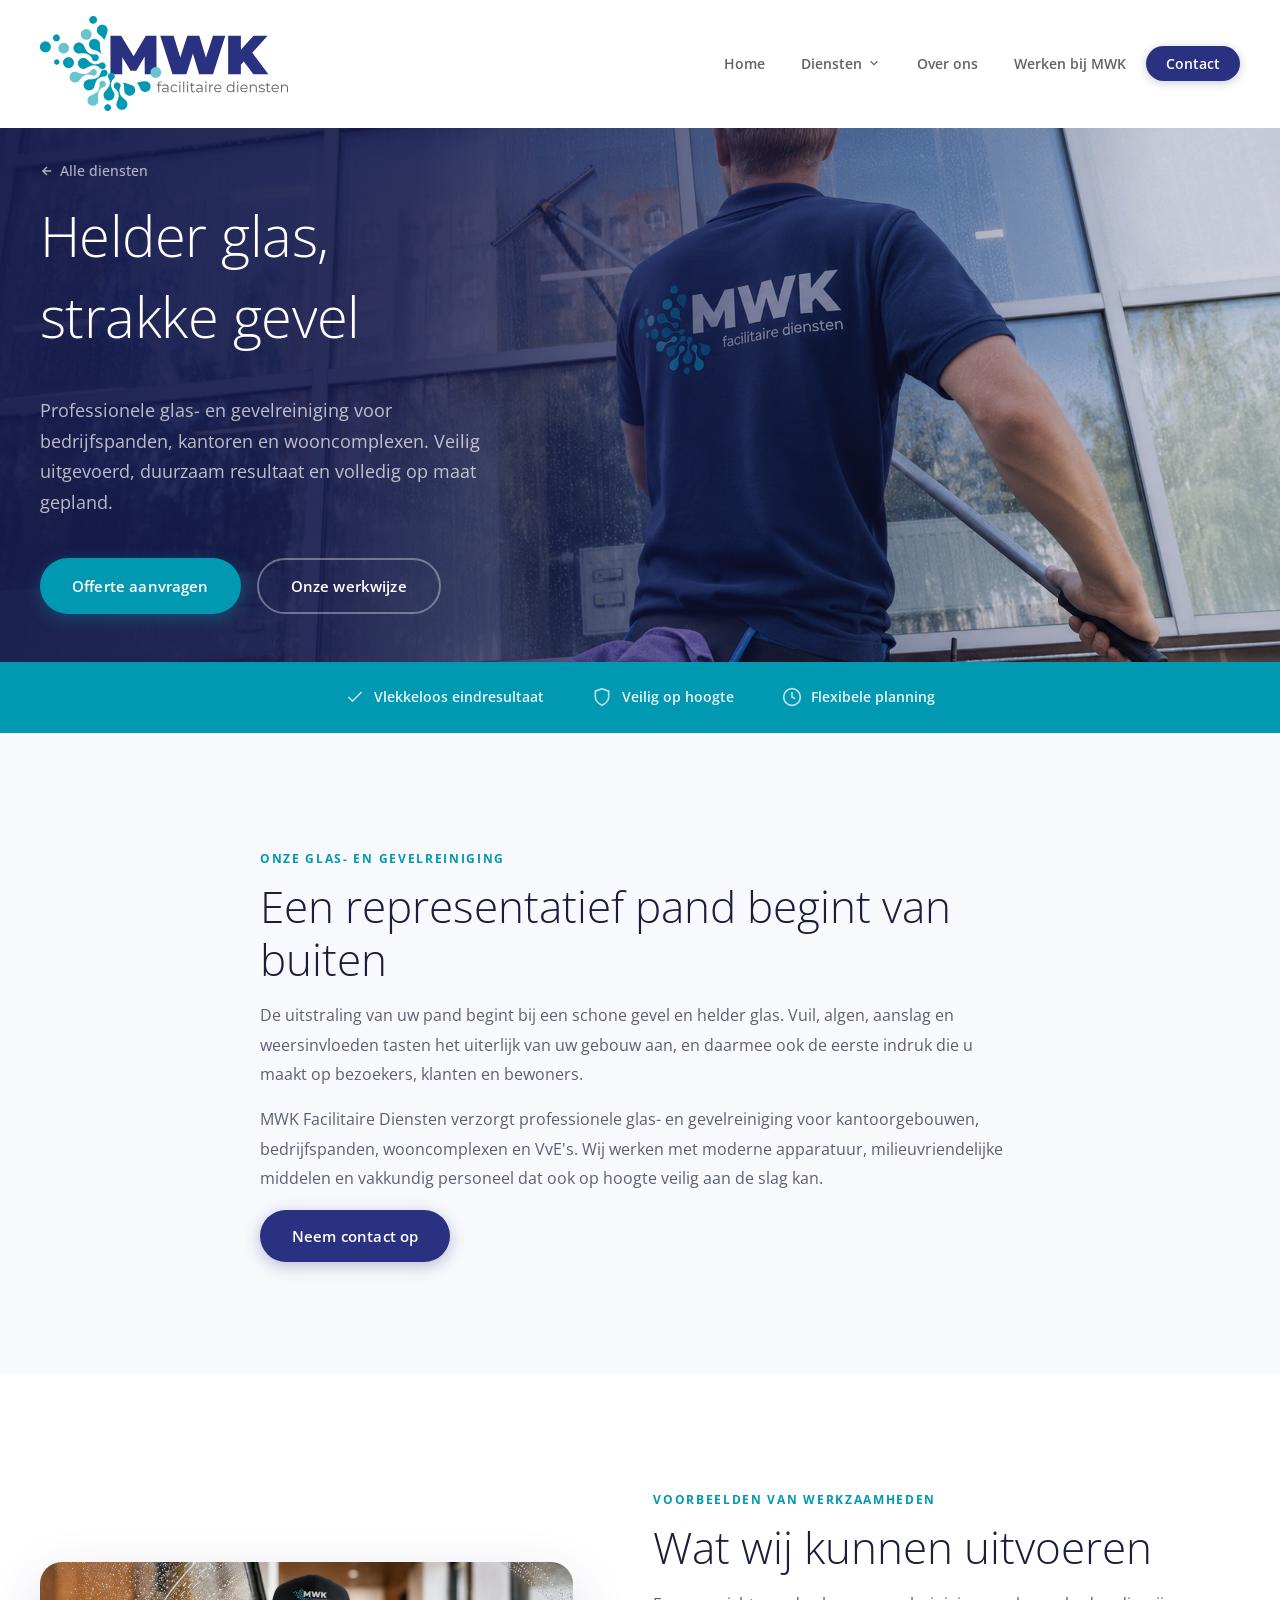
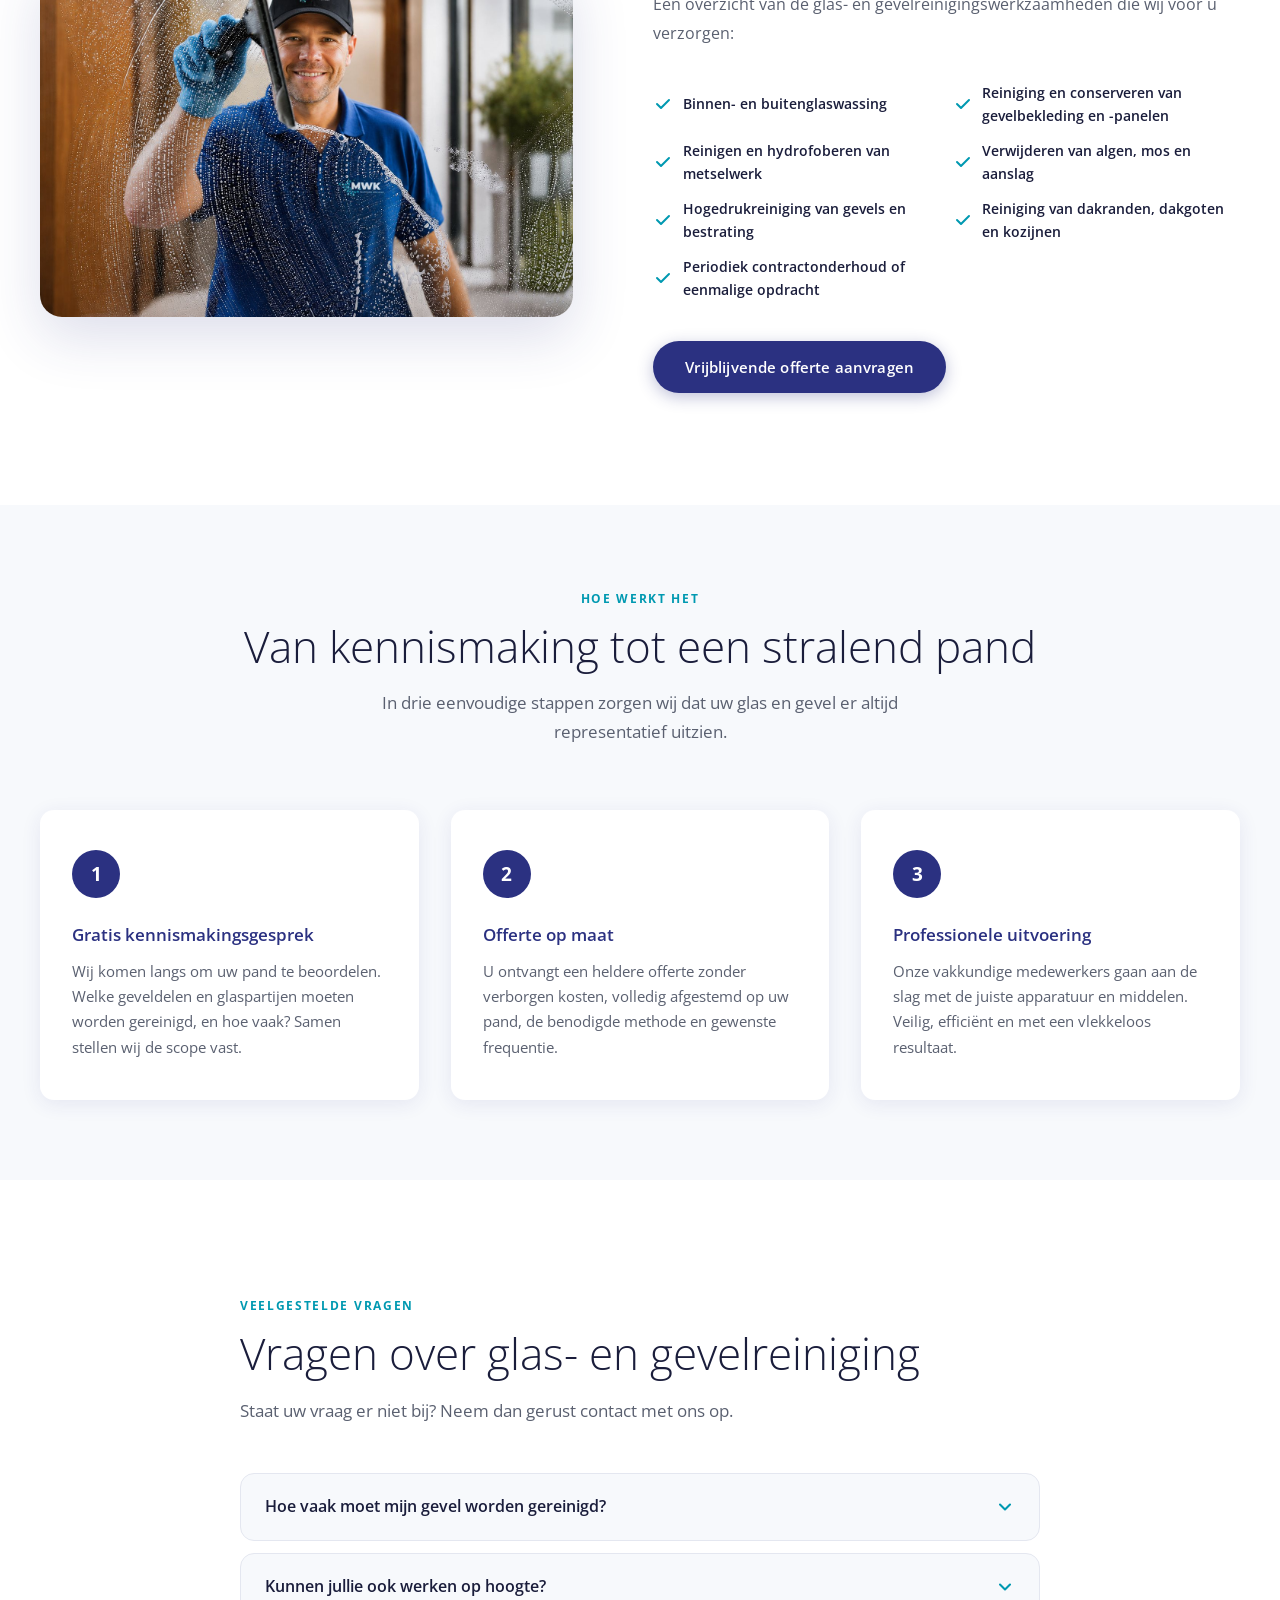
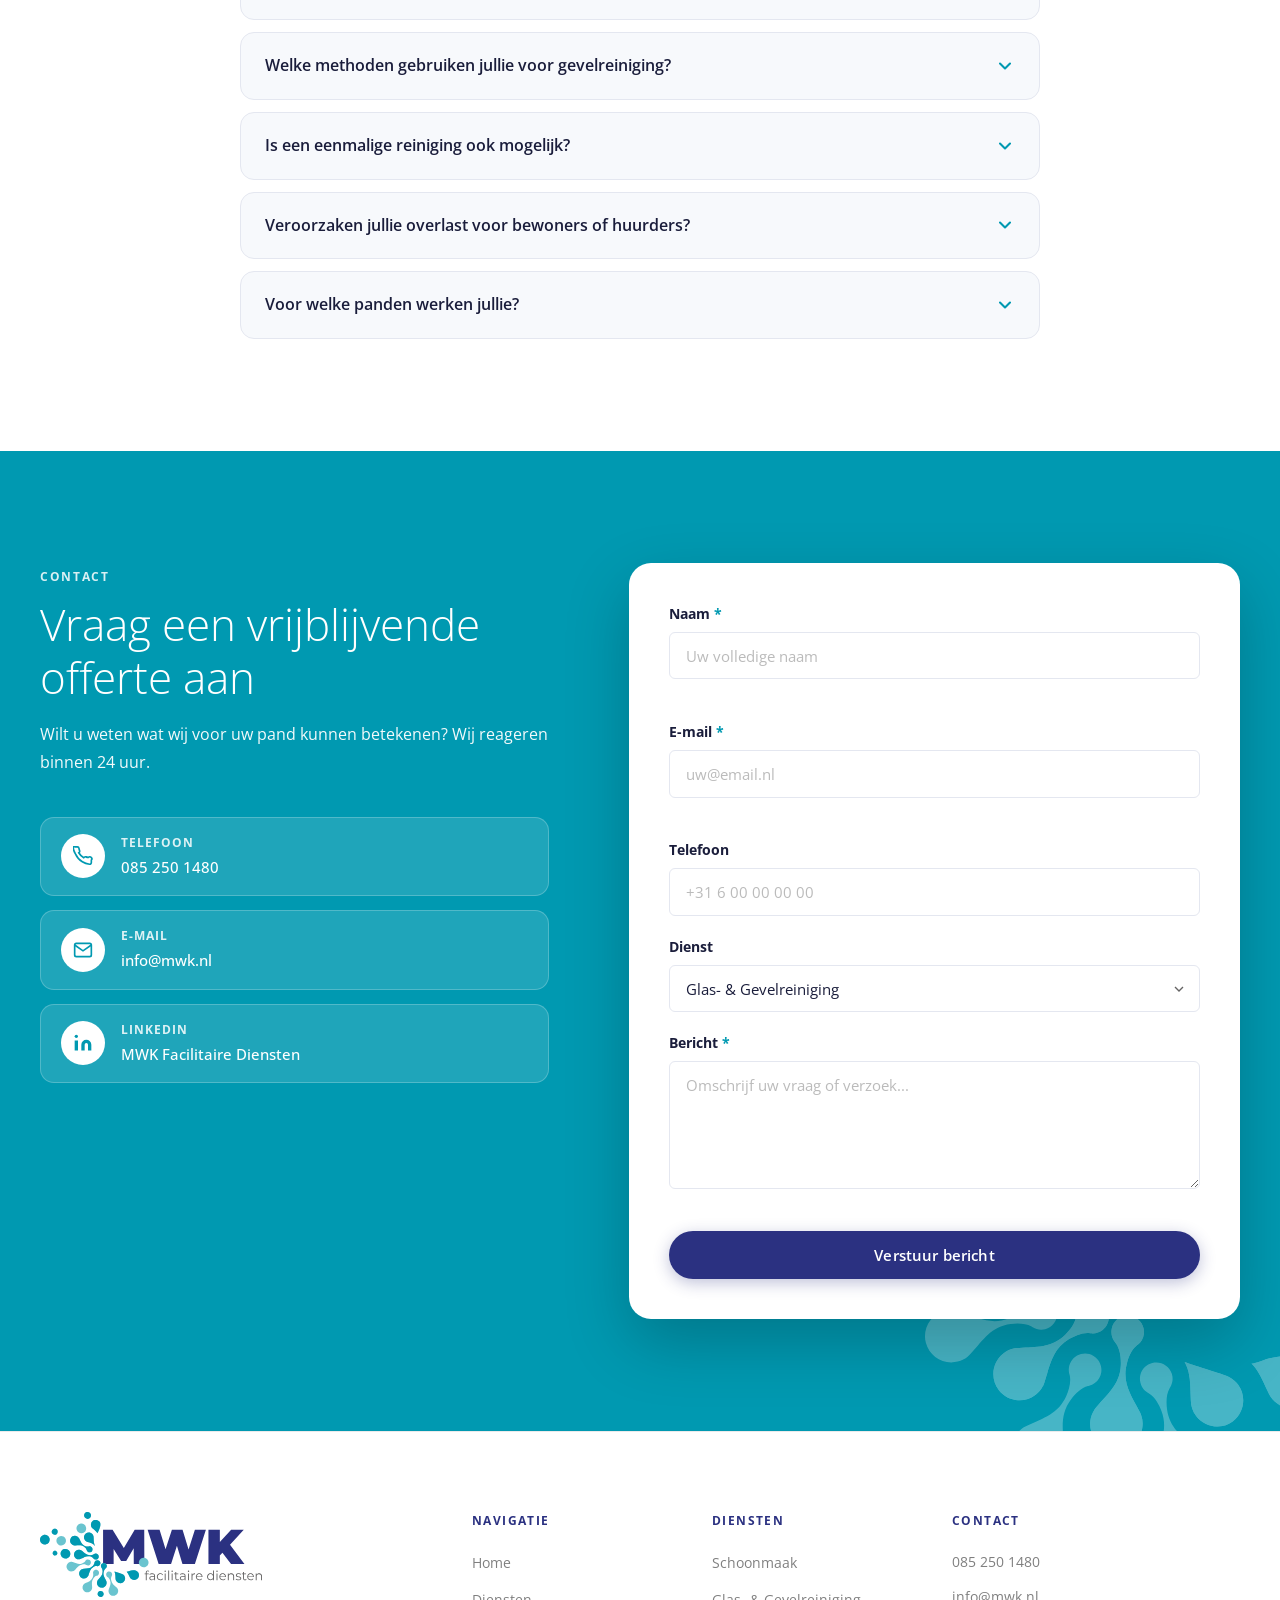
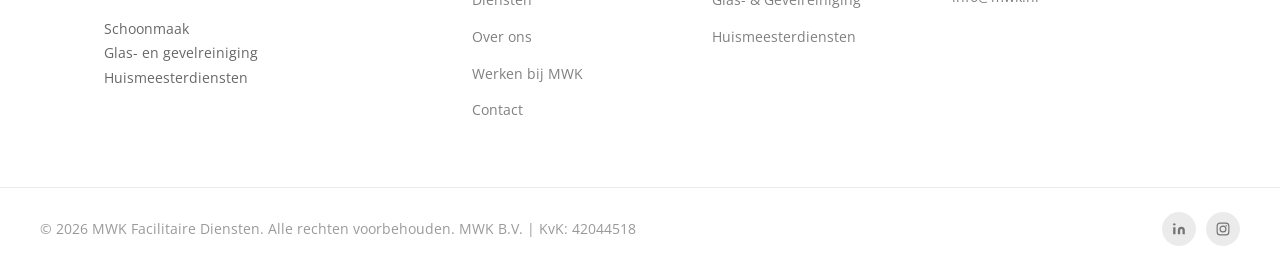
==== glas-gevelreiniging.html @ 0ded1840 "Laat offerteknoppen direct naar het formulier scrollen Co-Authored-By: Claude Opus 5.5 <noreply@anth" ====
<!DOCTYPE html>
<html lang="nl">
<head>
  <meta charset="UTF-8" />
  <meta name="viewport" content="width=device-width, initial-scale=1.0" />
  <meta name="description" content="MWK Facilitaire Diensten verzorgt professionele glas- en gevelreiniging in de Randstad en Den Haag. Helder glas en een strakke gevel voor bedrijfspanden, kantoren en wooncomplexen. Snel, veilig en duurzaam." />
  <meta name="keywords" content="glasreiniging, gevelreiniging, ramenpoetsen, gevelwassen, buitenglaswassen, professionele glasreiniging, MWK facilitaire diensten, glasreiniging Den Haag, gevelreiniging Randstad, ramenpoetsen Den Haag" />
  <meta name="author" content="MWK Facilitaire Diensten" />
  <meta property="og:title" content="Glas- en Gevelreiniging | MWK Facilitaire Diensten" />
  <meta property="og:description" content="Professionele glas- en gevelreiniging in de Randstad en Den Haag: helder glas en een strakke gevel voor uw bedrijfspand of wooncomplex." />
  <meta property="og:type" content="website" />
  <meta property="og:url" content="https://www.mwk.nl/glas-gevelreiniging.html" />
  <meta property="og:image" content="https://www.mwk.nl/images/Glas%20en%20gevelreiniging.png" />
  <link rel="canonical" href="https://www.mwk.nl/glas-gevelreiniging.html" />
  <link rel="icon" href="images/MWK - Avatars5.png?v=2" type="image/png" />
  <title>Glas- en Gevelreiniging | MWK Facilitaire Diensten</title>
  <link rel="preconnect" href="https://fonts.googleapis.com" />
  <link rel="preconnect" href="https://fonts.gstatic.com" crossorigin />
  <link href="https://fonts.googleapis.com/css2?family=Open+Sans:wght@300;400;500;600;700;800&display=swap" rel="stylesheet" />
  <link rel="stylesheet" href="css/style.css" />
  <script type="application/ld+json">
  {
    "@context": "https://schema.org",
    "@type": "Service",
    "name": "Glas- en Gevelreiniging",
    "serviceType": "Glas- en Gevelreiniging",
    "description": "Professionele glas- en gevelreiniging voor bedrijfspanden, kantoren en wooncomplexen in de Randstad en Den Haag.",
    "url": "https://www.mwk.nl/glas-gevelreiniging.html",
    "provider": {
      "@type": "CleaningService",
      "name": "MWK Facilitaire Diensten",
      "url": "https://www.mwk.nl",
      "telephone": "+31852501480",
      "email": "info@mwk.nl"
    },
    "areaServed": [
      { "@type": "City", "name": "Den Haag" },
      { "@type": "AdministrativeArea", "name": "Randstad" }
    ]
  }
  </script>
  <script type="application/ld+json">
  {
    "@context": "https://schema.org",
    "@type": "BreadcrumbList",
    "itemListElement": [
      { "@type": "ListItem", "position": 1, "name": "Home", "item": "https://www.mwk.nl/" },
      { "@type": "ListItem", "position": 2, "name": "Glas- en Gevelreiniging", "item": "https://www.mwk.nl/glas-gevelreiniging.html" }
    ]
  }
  </script>
  <style>
    .hero__back {
      display: inline-flex;
      align-items: center;
      gap: .4rem;
      color: rgba(255,255,255,.65);
      font-size: .875rem;
      font-weight: 500;
      margin-bottom: 1.25rem;
      transition: color var(--transition);
    }
    .hero__back:hover { color: var(--clr-accent); }
    .hero__back svg { width: 14px; height: 14px; }

    .steps-section {
      padding: 5rem 0;
      background: var(--clr-gray-lt);
    }
    .steps__grid {
      display: grid;
      grid-template-columns: repeat(3, 1fr);
      gap: 2rem;
      margin-top: 3rem;
    }
    @media (max-width: 900px) {
      .steps__grid { grid-template-columns: 1fr; max-width: 480px; margin-inline: auto; margin-top: 2rem; }
    }
    .step-card {
      background: var(--clr-white);
      border-radius: var(--radius-md);
      padding: 2.5rem 2rem;
      box-shadow: var(--shadow-card);
    }
    .step-card__number {
      width: 48px;
      height: 48px;
      border-radius: 50%;
      background: var(--clr-primary);
      color: var(--clr-white);
      font-size: 1.2rem;
      font-weight: 700;
      display: flex;
      align-items: center;
      justify-content: center;
      margin-bottom: 1.5rem;
    }
    .step-card__title {
      font-size: 1.05rem;
      font-weight: 600;
      color: var(--clr-primary);
      margin-bottom: .6rem;
    }
    .step-card__desc {
      color: var(--clr-text-lt);
      line-height: 1.7;
      font-size: .93rem;
    }

    .hero {
      min-height: 44svh;
      padding-top: calc(var(--header-h) + 2rem);
      padding-bottom: 3rem;
    }
  </style>
</head>
<body>

  <!-- ===== HEADER / NAV ===== -->
  <header class="header" id="header">
    <div class="container header__inner">
      <a href="index.html" class="header__logo" aria-label="MWK Facilitaire Diensten – home">
        <svg xmlns="http://www.w3.org/2000/svg" viewBox="0 0 422 157.69" class="logo-svg" aria-hidden="true">
          <defs>
            <style>.l1{fill:#2b3181}.l2{fill:#646363}.l3{fill:#6ac4cf}.l4{fill:#0099b1}</style>
          </defs>
          <polygon class="l1" points="175.62 32.74 155.42 66.68 134.63 32.74 116.96 32.74 116.96 96.51 136.54 96.51 136.54 68.43 150.39 90.77 159.86 90.77 173.74 67.42 173.89 96.51 193.48 96.51 193.29 32.74 175.62 32.74"/>
          <polygon class="l1" points="275.47 69.46 264.34 32.74 244.58 32.74 232.81 68.97 221.71 32.74 199.58 32.74 219.98 96.51 243.03 96.51 253.88 62.41 264.16 96.51 287.21 96.51 307.61 32.74 287.21 32.74 275.47 69.46"/>
          <polygon class="l1" points="354.25 96.51 379.12 96.51 352.33 60.84 377.85 32.74 354.44 32.74 333.48 55.84 333.48 32.74 312.35 32.74 312.35 96.51 333.48 96.51 333.48 80.72 338.27 75.4 354.25 96.51"/>
          <path class="l2" d="M193.93,115.3v-1.42h7.8v1.42h-7.8ZM196.18,126.49v-14.18c0-1.12.33-2.02.98-2.71.66-.69,1.6-1.03,2.83-1.03.48,0,.94.06,1.39.19.45.13.82.33,1.13.6l-.58,1.27c-.24-.21-.52-.36-.84-.47-.32-.1-.66-.16-1.03-.16-.72,0-1.27.2-1.66.6-.38.4-.58.99-.58,1.78v1.92l.05.79v11.4h-1.7Z"/>
          <path class="l2" d="M207.34,126.61c-.94,0-1.76-.16-2.46-.47-.7-.31-1.23-.74-1.6-1.3-.37-.55-.55-1.19-.55-1.91,0-.66.16-1.25.47-1.79s.82-.97,1.54-1.3c.71-.33,1.67-.49,2.87-.49h4.34v1.27h-4.3c-1.22,0-2.06.22-2.53.65-.47.43-.71.97-.71,1.61,0,.72.28,1.3.84,1.73s1.34.65,2.35.65,1.79-.22,2.48-.66c.7-.44,1.2-1.08,1.52-1.91l.38,1.18c-.32.83-.88,1.5-1.67,1.99s-1.79.74-2.99.74ZM211.69,126.49v-2.78l-.07-.46v-4.66c0-1.07-.3-1.9-.9-2.47-.6-.58-1.49-.86-2.68-.86-.82,0-1.59.14-2.33.41-.74.27-1.36.63-1.87,1.08l-.77-1.27c.64-.54,1.41-.96,2.3-1.26.9-.3,1.84-.44,2.83-.44,1.63,0,2.89.4,3.78,1.21.89.81,1.33,2.04,1.33,3.68v7.82h-1.63Z"/>
          <path class="l2" d="M223.18,126.61c-1.25,0-2.36-.28-3.35-.83-.98-.55-1.76-1.31-2.32-2.28-.56-.97-.84-2.08-.84-3.32s.28-2.38.84-3.34c.56-.96,1.33-1.71,2.32-2.26.98-.54,2.1-.82,3.35-.82,1.07,0,2.04.21,2.9.62.86.42,1.54,1.04,2.04,1.87l-1.27.86c-.43-.64-.97-1.11-1.61-1.42-.64-.3-1.34-.46-2.09-.46-.9,0-1.7.2-2.42.61s-1.29.98-1.7,1.72c-.42.74-.62,1.6-.62,2.59s.21,1.86.62,2.59.98,1.31,1.7,1.72,1.53.61,2.42.61c.75,0,1.45-.15,2.09-.46s1.18-.77,1.61-1.39l1.27.86c-.5.82-1.18,1.44-2.04,1.86-.86.42-1.83.64-2.9.64Z"/>
          <path class="l2" d="M232.13,111.1c-.35,0-.65-.12-.89-.36s-.36-.53-.36-.86.12-.62.36-.85c.24-.23.54-.35.89-.35s.65.11.89.34c.24.22.36.5.36.84s-.12.65-.35.89c-.23.24-.53.36-.9.36ZM231.27,126.49v-12.6h1.7v12.6h-1.7Z"/>
          <path class="l2" d="M237.73,126.49v-17.81h1.7v17.81h-1.7Z"/>
          <path class="l2" d="M245.05,111.1c-.35,0-.65-.12-.89-.36-.24-.24-.36-.53-.36-.86s.12-.62.36-.85c.24-.23.54-.35.89-.35s.65.11.89.34c.24.22.36.5.36.84s-.12.65-.35.89c-.23.24-.53.36-.9.36ZM244.18,126.49v-12.6h1.7v12.6h-1.7Z"/>
          <path class="l2" d="M248.67,115.3v-1.42h7.8v1.42h-7.8ZM254.62,126.61c-1.18,0-2.1-.32-2.74-.96-.64-.64-.96-1.54-.96-2.71v-11.83h1.7v11.74c0,.74.19,1.3.56,1.7.38.4.92.6,1.62.6.75,0,1.38-.22,1.87-.65l.6,1.22c-.34.3-.74.53-1.21.67-.47.14-.96.22-1.45.22Z"/>
          <path class="l2" d="M263.93,126.61c-.94,0-1.76-.16-2.46-.47-.7-.31-1.23-.74-1.6-1.3-.37-.55-.55-1.19-.55-1.91,0-.66.16-1.25.47-1.79.31-.54.82-.97,1.54-1.3s1.67-.49,2.87-.49h4.34v1.27h-4.3c-1.22,0-2.06.22-2.53.65s-.71.97-.71,1.61c0,.72.28,1.3.84,1.73.56.43,1.34.65,2.35.65s1.79-.22,2.48-.66c.7-.44,1.2-1.08,1.52-1.91l.38,1.18c-.32.83-.88,1.5-1.67,1.99s-1.79.74-2.99.74ZM268.28,126.49v-2.78l-.07-.46v-4.66c0-1.07-.3-1.9-.9-2.47-.6-.58-1.49-.86-2.68-.86-.82,0-1.59.14-2.33.41-.74.27-1.36.63-1.87,1.08l-.77-1.27c.64-.54,1.41-.96,2.3-1.26.9-.3,1.84-.44,2.83-.44,1.63,0,2.89.4,3.78,1.21.89.81,1.33,2.04,1.33,3.68v7.82h-1.63Z"/>
          <path class="l2" d="M275.41,111.1c-.35,0-.65-.12-.89-.36-.24-.24-.36-.53-.36-.86s.12-.62.36-.85c.24-.23.54-.35.89-.35s.65.11.89.34c.24.22.36.5.36.84s-.12.65-.35.89c-.23.24-.53.36-.9.36ZM274.54,126.49v-12.6h1.7v12.6h-1.7Z"/>
          <path class="l2" d="M281,126.49v-12.6h1.63v3.43l-.17-.6c.35-.96.94-1.69,1.78-2.2.83-.5,1.86-.76,3.1-.76v1.66c-.06,0-.13,0-.19-.01-.06,0-.13-.01-.19-.01-1.33,0-2.37.4-3.12,1.21s-1.13,1.96-1.13,3.44v6.43h-1.7Z"/>
          <path class="l2" d="M295.66,126.61c-1.31,0-2.46-.28-3.46-.83-.99-.55-1.77-1.31-2.33-2.28-.56-.97-.84-2.08-.84-3.32s.27-2.35.8-3.31,1.27-1.72,2.21-2.27c.94-.55,1.99-.83,3.16-.83s2.24.27,3.16.8,1.64,1.29,2.17,2.26c.53.97.79,2.08.79,3.35,0,.08,0,.16-.01.25s-.01.18-.01.28h-10.97v-1.27h10.06l-.67.5c0-.91-.2-1.72-.59-2.44-.39-.71-.92-1.27-1.6-1.67-.67-.4-1.45-.6-2.33-.6s-1.64.2-2.33.6c-.69.4-1.22.96-1.61,1.68-.38.72-.58,1.54-.58,2.47v.26c0,.96.21,1.8.64,2.53.42.73,1.02,1.3,1.78,1.7s1.63.61,2.6.61c.77,0,1.48-.14,2.15-.41s1.24-.69,1.72-1.25l.96,1.1c-.56.67-1.26,1.18-2.1,1.54-.84.35-1.76.53-2.77.53Z"/>
          <path class="l2" d="M316.11,126.61c-1.2,0-2.28-.27-3.23-.82-.95-.54-1.7-1.3-2.24-2.27s-.82-2.08-.82-3.35.27-2.4.82-3.36,1.29-1.71,2.24-2.24c.95-.54,2.03-.8,3.23-.8,1.1,0,2.09.25,2.96.74.87.5,1.57,1.22,2.09,2.17.52.95.78,2.12.78,3.49s-.26,2.52-.77,3.48c-.51.96-1.2,1.69-2.08,2.2s-1.87.76-2.99.76ZM316.23,125.09c.9,0,1.7-.2,2.41-.61.71-.41,1.27-.98,1.68-1.73.41-.74.61-1.6.61-2.58s-.2-1.86-.61-2.59c-.41-.74-.97-1.31-1.68-1.72-.71-.41-1.52-.61-2.41-.61s-1.67.2-2.38.61-1.26.98-1.68,1.72c-.42.74-.62,1.6-.62,2.59s.21,1.84.62,2.58c.42.74.98,1.32,1.68,1.73s1.5.61,2.38.61ZM320.98,126.49v-3.79l.17-2.54-.24-2.54v-8.93h1.7v17.81h-1.63Z"/>
          <path class="l2" d="M328.23,111.1c-.35,0-.65-.12-.89-.36-.24-.24-.36-.53-.36-.86s.12-.62.36-.85c.24-.23.54-.35.89-.35s.65.11.89.34c.24.22.36.5.36.84s-.12.65-.35.89c-.23.24-.53.36-.9.36ZM327.37,126.49v-12.6h1.7v12.6h-1.7Z"/>
          <path class="l2" d="M339.17,126.61c-1.31,0-2.46-.28-3.46-.83-.99-.55-1.77-1.31-2.33-2.28-.56-.97-.84-2.08-.84-3.32s.27-2.35.8-3.31,1.27-1.72,2.21-2.27c.94-.55,1.99-.83,3.16-.83s2.24.27,3.16.8,1.64,1.29,2.17,2.26c.53.97.79,2.08.79,3.35,0,.08,0,.16-.01.25s-.01.18-.01.28h-10.97v-1.27h10.06l-.67.5c0-.91-.2-1.72-.59-2.44-.39-.71-.92-1.27-1.6-1.67-.67-.4-1.45-.6-2.33-.6s-1.64.2-2.33.6c-.69.4-1.22.96-1.61,1.68-.38.72-.58,1.54-.58,2.47v.26c0,.96.21,1.8.64,2.53.42.73,1.02,1.3,1.78,1.7s1.63.61,2.6.61c.77,0,1.48-.14,2.15-.41s1.24-.69,1.72-1.25l.96,1.1c-.56.67-1.26,1.18-2.1,1.54-.84.35-1.76.53-2.77.53Z"/>
          <path class="l2" d="M354.75,113.77c1.02,0,1.92.2,2.7.59s1.38.99,1.82,1.79c.44.8.66,1.81.66,3.02v7.32h-1.7v-7.15c0-1.33-.33-2.33-1-3.01-.66-.68-1.6-1.02-2.8-1.02-.9,0-1.68.18-2.34.54-.66.36-1.18.88-1.54,1.56-.36.68-.54,1.5-.54,2.46v6.62h-1.7v-12.6h1.63v3.46l-.26-.65c.4-.91,1.04-1.63,1.92-2.15.88-.52,1.93-.78,3.14-.78Z"/>
          <path class="l2" d="M367.93,126.61c-1.04,0-2.02-.15-2.95-.44-.93-.3-1.66-.67-2.18-1.12l.77-1.34c.51.38,1.17.72,1.97,1,.8.28,1.64.42,2.52.42,1.2,0,2.06-.19,2.59-.56.53-.38.79-.88.79-1.5,0-.46-.15-.83-.44-1.09-.3-.26-.68-.46-1.16-.6-.48-.14-1.02-.25-1.61-.35-.59-.1-1.18-.21-1.76-.34s-1.12-.32-1.6-.56c-.48-.25-.87-.59-1.16-1.02-.3-.43-.44-1.01-.44-1.73s.19-1.3.58-1.85.95-.97,1.69-1.28c.74-.31,1.65-.47,2.72-.47.82,0,1.63.11,2.45.32.82.22,1.49.5,2.02.85l-.74,1.37c-.56-.38-1.16-.66-1.8-.83-.64-.17-1.28-.25-1.92-.25-1.14,0-1.97.2-2.51.59-.54.39-.8.89-.8,1.5,0,.48.15.86.44,1.13.3.27.69.48,1.18.64.49.15,1.02.28,1.61.37.58.1,1.17.21,1.75.35.58.14,1.12.32,1.61.55.49.23.88.56,1.18.98.3.42.44.98.44,1.67,0,.74-.2,1.37-.61,1.91-.41.54-1,.95-1.78,1.25-.78.3-1.72.44-2.82.44Z"/>
          <path class="l2" d="M374.29,115.3v-1.42h7.8v1.42h-7.8ZM380.24,126.61c-1.18,0-2.1-.32-2.74-.96-.64-.64-.96-1.54-.96-2.71v-11.83h1.7v11.74c0,.74.19,1.3.56,1.7.38.4.92.6,1.62.6.75,0,1.38-.22,1.87-.65l.6,1.22c-.34.3-.74.53-1.21.67-.47.14-.96.22-1.45.22Z"/>
          <path class="l2" d="M390.89,126.61c-1.31,0-2.46-.28-3.46-.83-.99-.55-1.77-1.31-2.33-2.28-.56-.97-.84-2.08-.84-3.32s.27-2.35.8-3.31,1.27-1.72,2.21-2.27c.94-.55,1.99-.83,3.16-.83s2.24.27,3.16.8,1.64,1.29,2.17,2.26c.53.97.79,2.08.79,3.35,0,.08,0,.16-.01.25s-.01.18-.01.28h-10.97v-1.27h10.06l-.67.5c0-.91-.2-1.72-.59-2.44-.39-.71-.92-1.27-1.6-1.67-.67-.4-1.45-.6-2.33-.6s-1.64.2-2.33.6c-.69.4-1.22.96-1.61,1.68-.38.72-.58,1.54-.58,2.47v.26c0,.96.21,1.8.64,2.53.42.73,1.02,1.3,1.78,1.7s1.63.61,2.6.61c.77,0,1.48-.14,2.15-.41s1.24-.69,1.72-1.25l.96,1.1c-.56.67-1.26,1.18-2.1,1.54-.84.35-1.76.53-2.77.53Z"/>
          <path class="l2" d="M406.47,113.77c1.02,0,1.92.2,2.7.59s1.38.99,1.82,1.79c.44.8.66,1.81.66,3.02v7.32h-1.7v-7.15c0-1.33-.33-2.33-1-3.01-.66-.68-1.6-1.02-2.8-1.02-.9,0-1.68.18-2.34.54-.66.36-1.18.88-1.54,1.56-.36.68-.54,1.5-.54,2.46v6.62h-1.7v-12.6h1.63v3.46l-.26-.65c.4-.91,1.04-1.63,1.92-2.15.88-.52,1.93-.78,3.14-.78Z"/>
          <path class="l3" d="M89.86,12.54c3.41-.9,5.42-4.44,4.52-7.86-.96-3.4-4.5-5.41-7.9-4.45-3.41.9-5.37,4.43-4.46,7.84.96,3.4,4.5,5.41,7.84,4.46Z"/>
          <path class="l3" d="M60.11,60.85c1.17.72,2.45,1.1,3.72,1.23.06.04.16,0,.31.02.52.02,1.09.02,1.63-.07,5.69-.27,10.87-1.54,16.22,2.55,1.76,1.39,3.8,3.47,4.39,5.68.04.14.08.29.11.43.32,1.41,1.21,2.61,2.56,3.44,2.63,1.57,6.05.66,7.61-1.97,1.57-2.63.71-6.06-1.93-7.67-1.46-.85-3.14-.97-4.65-.47-2.21.59-5.06-.25-7.1-1.16-6.13-2.75-7.5-7.9-9.99-13.01-.19-.52-.42-1.02-.7-1.46-.09-.13-.16-.21-.22-.25-.7-1.1-1.66-1.98-2.83-2.7-4.22-2.54-9.72-1.13-12.24,3.14-2.54,4.22-1.13,9.72,3.09,12.26Z"/>
          <path class="l3" d="M24.51,41.35c2.71,1.49,6.12.54,7.62-2.12,1.51-2.66.6-6.08-2.12-7.62-2.66-1.51-6.07-.55-7.58,2.11-1.56,2.68-.6,6.08,2.08,7.64Z"/>
          <path class="l3" d="M6.56,42.6c-4.75,1.31-7.55,6.28-6.24,11.02,1.31,4.75,6.23,7.57,10.98,6.26,4.8-1.32,7.61-6.24,6.3-10.99-1.32-4.8-6.28-7.55-11.04-6.29Z"/>
          <path class="l3" d="M30,72.59c-2.08-1.18-4.75-.47-5.92,1.65-1.22,2.09-.47,4.75,1.61,5.93,2.09,1.22,4.75.47,5.97-1.62,1.18-2.08.43-4.74-1.66-5.96Z"/>
          <path class="l3" d="M79.07,39.14c4.8-1.32,7.55-6.28,6.24-11.02-1.31-4.75-6.23-7.57-10.98-6.26-4.8,1.32-7.57,6.23-6.26,10.98,1.32,4.8,6.24,7.61,10.99,6.3Z"/>
          <path class="l3" d="M153.19,115.41c-.07-.08-.18-.11-.3-.18-.47-.23-.98-.41-1.54-.57-3.17-1.12-4.24-1.36-8.86-2.92-2.53-.79-3.15-.97-4.59-1.52,2.26,4.04,1.85,8.37,2.11,12.95-.03,2.02.62,3.9,1.82,5.49,2.95,3.95,8.58,4.78,12.53,1.83,3.94-3,4.72-8.61,1.77-12.57-.8-1.08-1.8-1.94-2.93-2.52Z"/>
          <path class="l3" d="M110.98,146.73c-2.98.79-4.74,3.88-3.9,6.85.79,2.98,3.88,4.74,6.85,3.9,2.97-.84,4.74-3.88,3.9-6.85-.84-2.97-3.88-4.74-6.85-3.9Z"/>
          <path class="l3" d="M85.64,98.15c.13.12.26.19.38.26,1.22.71,2.73.98,4.23.63,2.98-.79,4.75-3.83,4.01-6.83-.73-2.95-3.79-4.76-6.78-4.02-1.64.43-2.94,1.55-3.64,2.97-1.18,1.96-3.74,3.36-5.84,4.17-6.26,2.43-10.88-.26-16.27-2.12-.47-.23-.98-.41-1.53-.52-.11-.02-.22-.05-.33-.07-1.25-.24-2.57-.19-3.89.1-4.78,1.21-7.7,6.11-6.49,10.88,1.23,4.82,6.11,7.7,10.88,6.49,1.35-.36,2.53-.93,3.5-1.75.08-.07.17-.15.25-.22.42-.37.77-.77,1.13-1.17,3.82-4.25,6.58-8.8,13.24-9.69,2.24-.29,5.13-.28,7.13.89Z"/>
          <path class="l3" d="M55.9,75.09c-1.31-4.75-6.23-7.57-10.98-6.26-4.8,1.32-7.61,6.24-6.29,11.04,1.31,4.75,6.28,7.55,11.02,6.24,4.75-1.31,7.57-6.23,6.24-11.02Z"/>
          <path class="l3" d="M108.7,115.78c1.57-2.63.71-6.06-1.92-7.63-2.69-1.6-6.11-.7-7.67,1.93-.85,1.46-1.02,3.15-.47,4.65.54,2.23-.25,5.06-1.16,7.1-2.75,6.13-7.9,7.5-13.05,10-.47.18-.97.41-1.46.7-.08.07-.17.15-.26.17-1.04.74-1.97,1.71-2.64,2.86-2.54,4.22-1.13,9.72,3.09,12.26,4.27,2.52,9.77,1.12,12.31-3.11.67-1.16,1.05-2.44,1.18-3.71.04-.06.06-.17.02-.31.06-.53.02-1.09-.02-1.64-.27-5.69-1.54-10.87,2.55-16.22,1.34-1.75,3.42-3.79,5.68-4.39.14-.04.24-.06.38-.1,1.41-.32,2.66-1.22,3.44-2.56Z"/>
          <path class="l3" d="M47.12,57.7c2.41-4.3.91-9.77-3.38-12.18-4.31-2.46-9.78-.96-12.19,3.33-2.46,4.31-.96,9.78,3.33,12.19,4.31,2.46,9.78.96,12.24-3.35Z"/>
          <path class="l3" d="M119.16,94.45c-3.08-.37-5.85,1.81-6.23,4.84-.22,1.71.36,3.3,1.39,4.47,1.46,1.83,1.82,4.72,1.8,6.99-.03,6.7-4.19,10.02-7.89,14.34-.36.4-.71.81-1.06,1.26-.07.12-.11.18-.13.29-.7,1.06-1.14,2.31-1.35,3.65-.59,4.95,2.9,9.38,7.79,9.98,4.95.59,9.38-2.9,9.98-7.79.21-1.34.07-2.64-.36-3.87l-.09-.34c-.19-.52-.46-.96-.7-1.46-2.58-5.08-5.82-9.32-4.19-15.83.5-2.19,1.58-4.9,3.41-6.36.13-.09.21-.16.35-.25h0c1.11-.86,1.9-2.15,2.11-3.7.37-3.08-1.81-5.85-4.84-6.23Z"/>
          <path class="l3" d="M108.95,83.32c.38-3.04-1.81-5.85-4.89-6.22-1.64-.18-3.25.35-4.41,1.43-1.84,1.41-4.72,1.82-6.99,1.8-6.7-.03-10.02-4.19-14.34-7.89-.42-.4-.82-.76-1.26-1.06-.12-.07-.2-.15-.3-.18-1.06-.7-2.31-1.14-3.64-1.3-4.95-.59-9.37,2.9-9.98,7.79-.61,4.9,2.9,9.37,7.79,9.98,1.33.16,2.63.02,3.87-.36.1-.03.19-.05.32-.14.47-.18.97-.41,1.46-.7,5.09-2.53,9.33-5.77,15.83-4.19,2.2.55,4.91,1.63,6.31,3.42.09.13.17.26.29.33v.05h.01c.86,1.11,2.15,1.9,3.69,2.06,3.1.42,5.87-1.76,6.23-4.84Z"/>
          <path class="l3" d="M110.85,91.47c-1.93-2.42-5.45-2.88-7.87-.95-1.19.93-1.91,2.31-2.11,3.7,0,.16-.02.31-.04.42-.26,2.33-2.02,4.6-3.61,6.21-4.82,4.73-10.07,4.16-15.77,4.59-.52-.02-1.07.03-1.62.12l-.34.09c-1.22.27-2.45.86-3.51,1.7-3.88,3.04-4.56,8.62-1.51,12.55,3.04,3.88,8.67,4.55,12.55,1.51,1.08-.8,1.88-1.84,2.46-2.97.08-.07.11-.18.18-.3.22-.52.4-1.03.52-1.53,1.81-5.42,2.52-10.71,8.24-14.18,1.95-1.19,4.63-2.36,6.91-2.09.12.07.28.08.44.09,1.39.2,2.88-.2,4.12-1.14,2.44-1.88,2.85-5.39.96-7.82Z"/>
          <path class="l3" d="M189.95,85.13c4.75-1.31,9.65,1.46,10.98,6.26,1.31,4.75-1.46,9.65-6.26,10.98-4.75,1.31-9.65-1.46-10.98-6.26-1.31-4.75,1.44-9.7,6.26-10.98Z"/>
          <path class="l3" d="M106.57,39.53c.73-1.33,1.96-3.71,3.07-6.49.43-1.5.98-2.98,1.52-4.51.84-3.13,1.19-6.32.32-8.8-1.85-3.81-6.23-5.9-10.45-4.73-4.75,1.31-7.57,6.23-6.24,11.02.34,1.3.96,2.47,1.79,3.44.06.04.13.12.22.25l1.21,1.07c3.26,2.81,6.63,5.01,8.56,8.76Z"/>
          <path class="l3" d="M99.61,50.84h0c-.07-1.3-.12-2.62-.22-3.96,0-.57-.04-1.12-.18-1.65.02-.11,0-.21-.03-.3-.28-1.26-.86-2.45-1.7-3.51-3.04-3.88-8.68-4.6-12.56-1.56-3.88,3.04-4.6,8.68-1.51,12.55.81,1.12,1.85,1.93,2.98,2.51.06.04.18.11.29.13.52.22,1.03.4,1.54.57,5.15,1.67,10.18,2.41,13.66,7.44,0-.11.01-.22.01-.33-2.45-5.83-2.28-11.88-2.28-11.88Z"/>
          <path class="l4" d="M89.86,12.54c3.41-.9,5.42-4.44,4.52-7.86-.96-3.4-4.5-5.41-7.9-4.45-3.41.9-5.37,4.43-4.46,7.84.96,3.4,4.5,5.41,7.84,4.46Z"/>
          <path class="l4" d="M60.11,60.85c1.17.72,2.45,1.1,3.72,1.23.06.04.16,0,.31.02.52.02,1.09.02,1.63-.07,5.69-.27,10.87-1.54,16.22,2.55,1.76,1.39,3.8,3.47,4.39,5.68.04.14.08.29.11.43.32,1.41,1.21,2.61,2.56,3.44,2.63,1.57,6.05.66,7.61-1.97,1.57-2.63.71-6.06-1.93-7.67-1.46-.85-3.14-.97-4.65-.47-2.21.59-5.06-.25-7.1-1.16-6.13-2.75-7.5-7.9-9.99-13.01-.19-.52-.42-1.02-.7-1.46-.09-.13-.16-.21-.22-.25-.7-1.1-1.66-1.98-2.83-2.7-4.22-2.54-9.72-1.13-12.24,3.14-2.54,4.22-1.13,9.72,3.09,12.26Z"/>
          <path class="l4" d="M24.51,41.35c2.71,1.49,6.12.54,7.62-2.12,1.51-2.66.6-6.08-2.12-7.62-2.66-1.51-6.07-.55-7.58,2.11-1.56,2.68-.6,6.08,2.08,7.64Z"/>
          <path class="l4" d="M6.56,42.6c-4.75,1.31-7.55,6.28-6.24,11.02,1.31,4.75,6.23,7.57,10.98,6.26,4.8-1.32,7.61-6.24,6.3-10.99-1.32-4.8-6.28-7.55-11.04-6.29Z"/>
          <path class="l4" d="M30,72.59c-2.08-1.18-4.75-.47-5.92,1.65-1.22,2.09-.47,4.75,1.61,5.93,2.09,1.22,4.75.47,5.97-1.62,1.18-2.08.43-4.74-1.66-5.96Z"/>
          <path class="l4" d="M153.18,115.43c-.44-.23-.89-.44-1.36-.62-3.06-1.15-6.24-2.01-9.33-3.06-2.53-.79-3.15-.97-4.59-1.52,2.26,4.04,1.85,8.37,2.11,12.95-.03,2.02.62,3.9,1.82,5.49,2.95,3.95,8.58,4.78,12.53,1.83,3.94-3,4.72-8.61,1.77-12.57-.8-1.07-1.8-1.89-2.94-2.5Z"/>
          <path class="l4" d="M110.98,146.73c-2.98.79-4.74,3.88-3.9,6.85.79,2.98,3.88,4.74,6.85,3.9,2.97-.84,4.74-3.88,3.9-6.85-.84-2.97-3.88-4.74-6.85-3.9Z"/>
          <path class="l4" d="M179.14,109.34c-1.26-.68-2.69-1.06-4.19-1.17-3.52-.24-7.26.45-10.57,1.6-.75.26-1.49.56-2.27.78-.28.08-1.14.42-1.4.15,2.7,2.73,3.95,6.29,5.72,9.85.24.5.47,1.01.79,1.44.07.08.1.18.17.26.74,1.04,1.71,1.97,2.91,2.63,4.3,2.41,9.77.91,12.18-3.38,1.61-2.87,1.47-6.51-.28-9.28-.79-1.26-1.85-2.21-3.08-2.87Z"/>
          <path class="l4" d="M55.9,75.09c-1.31-4.75-6.23-7.57-10.98-6.26-4.8,1.32-7.61,6.24-6.29,11.04,1.31,4.75,6.28,7.55,11.02,6.24,4.75-1.31,7.57-6.23,6.24-11.02Z"/>
          <path class="l4" d="M119.16,94.45c-3.08-.37-5.85,1.81-6.23,4.84-.22,1.71.36,3.3,1.39,4.47,1.46,1.83,1.82,4.72,1.8,6.99-.03,6.7-4.19,10.02-7.89,14.34-.36.4-.71.81-1.06,1.26-.07.12-.11.18-.13.29-.7,1.06-1.14,2.31-1.35,3.65-.59,4.95,2.9,9.38,7.79,9.98,4.95.59,9.38-2.9,9.98-7.79.21-1.34.07-2.64-.36-3.87l-.09-.34c-.19-.52-.46-.96-.7-1.46-2.58-5.08-5.82-9.32-4.19-15.83.5-2.19,1.58-4.9,3.41-6.36.13-.09.21-.16.35-.25h0c1.11-.86,1.9-2.15,2.11-3.7.37-3.08-1.81-5.85-4.84-6.23Z"/>
          <path class="l4" d="M108.95,83.32c.38-3.04-1.81-5.85-4.89-6.22-1.64-.18-3.25.35-4.41,1.43-1.84,1.41-4.72,1.82-6.99,1.8-6.7-.03-10.02-4.19-14.34-7.89-.42-.4-.82-.76-1.26-1.06-.12-.07-.2-.15-.3-.18-1.06-.7-2.31-1.14-3.64-1.3-4.95-.59-9.37,2.9-9.98,7.79-.61,4.9,2.9,9.37,7.79,9.98,1.33.16,2.63.02,3.87-.36.1-.03.19-.05.32-.14.47-.18.97-.41,1.46-.7,5.09-2.53,9.33-5.77,15.83-4.19,2.2.55,4.91,1.63,6.31,3.42.09.13.17.26.29.33v.05h.01c.86,1.11,2.15,1.9,3.69,2.06,3.1.42,5.87-1.76,6.23-4.84Z"/>
          <path class="l4" d="M110.85,91.47c-1.93-2.42-5.45-2.88-7.87-.95-1.19.93-1.91,2.31-2.11,3.7,0,.16-.02.31-.04.42-.26,2.33-2.02,4.6-3.61,6.21-4.82,4.73-10.07,4.16-15.77,4.59-.52-.02-1.07.03-1.62.12l-.34.09c-1.22.27-2.45.86-3.51,1.7-3.88,3.04-4.56,8.62-1.51,12.55,3.04,3.88,8.67,4.55,12.55,1.51,1.08-.8,1.88-1.84,2.46-2.97.08-.07.11-.18.18-.3.22-.52.4-1.03.52-1.53,1.81-5.42,2.52-10.71,8.24-14.18,1.95-1.19,4.63-2.36,6.91-2.09.12.07.28.08.44.09,1.39.2,2.88-.2,4.12-1.14,2.44-1.88,2.85-5.39.96-7.82Z"/>
          <path class="l4" d="M106.57,39.53c2.05-3.76,3.82-7.8,4.81-11.98.27-1.15.47-2.31.56-3.49.16-2.06-.06-4.07-1.32-5.77-1.05-1.41-2.52-2.49-4.17-3.09s-3.63-.7-5.41-.21c-3.29.91-5.82,3.69-6.43,7.04-.47,2.59.25,5.56,2.06,7.51.32.34.66.65,1.02.95,3.15,2.73,6.84,5.15,8.83,8.94,0,0,.06.1.06.11Z"/>
          <path class="l4" d="M99.61,50.84h0c-.07-1.3-.12-2.62-.22-3.96,0-.57-.04-1.12-.18-1.65.02-.11,0-.21-.03-.3-.28-1.26-.86-2.45-1.7-3.51-3.04-3.88-8.68-4.6-12.56-1.56-3.88,3.04-4.6,8.68-1.51,12.55.81,1.12,1.85,1.93,2.98,2.51.06.04.18.11.29.13.52.22,1.03.4,1.54.57,5.15,1.67,10.18,2.41,13.66,7.44,0-.11.01-.22.01-.33-2.45-5.83-2.28-11.88-2.28-11.88Z"/>
          <path class="l3" d="M142.91,140.95c-.03-.1-.1-.18-.17-.26-.37-.42-.77-.77-1.22-1.12-4.21-3.83-8.75-6.59-9.64-13.25-.29-2.24-.28-5.13.89-7.13.07-.12.14-.24.21-.37.76-1.23,1.02-2.74.63-4.23-.74-3-3.79-4.76-6.78-4.02-3,.74-4.81,3.8-4.02,6.78.39,1.65,1.5,2.95,2.92,3.65,2.01,1.17,3.41,3.73,4.22,5.83,2.38,6.27-.26,10.88-2.19,16.23-.17.51-.35,1.02-.51,1.58-.02.11-.05.22-.07.33-.24,1.25-.19,2.57.15,3.87,1.21,4.78,6.11,7.7,10.88,6.49s7.7-6.11,6.47-10.93c-.34-1.3-.96-2.47-1.79-3.44Z"/>
          <path class="l4" d="M142.91,140.95c-.03-.1-.1-.18-.17-.26-.37-.42-.77-.77-1.22-1.12-4.21-3.83-8.75-6.59-9.64-13.25-.29-2.24-.28-5.13.89-7.13.07-.12.14-.24.21-.37.76-1.23,1.02-2.74.63-4.23-.74-3-3.79-4.76-6.78-4.02-3,.74-4.81,3.8-4.02,6.78.39,1.65,1.5,2.95,2.92,3.65,2.01,1.17,3.41,3.73,4.22,5.83,2.38,6.27-.26,10.88-2.19,16.23-.17.51-.35,1.02-.51,1.58-.02.11-.05.22-.07.33-.24,1.25-.19,2.57.15,3.87,1.21,4.78,6.11,7.7,10.88,6.49s7.7-6.11,6.47-10.93c-.34-1.3-.96-2.47-1.79-3.44Z"/>
        </svg>
      </a>

      <nav class="nav" id="nav" role="navigation" aria-label="Hoofdnavigatie">
        <ul class="nav__list">
          <li><a href="index.html" class="nav__link">Home</a></li>
          <li class="nav__item--mega">
            <a href="index.html#diensten" class="nav__link nav__link--mega" aria-haspopup="true">
              Diensten
              <svg class="nav__caret" viewBox="0 0 24 24" fill="none" stroke="currentColor" stroke-width="2" aria-hidden="true"><path d="M6 9l6 6 6-6"/></svg>
            </a>
            <div class="mega-menu">
              <div class="container">
                <div class="mega-menu__inner">
                  <a href="schoonmaak.html" class="mega-menu__item">
                    <span class="mega-menu__img"><img src="images/optimized/Schoonmaak_7.jpg" alt="" style="object-position: center 20%;" loading="lazy" /></span>
                    <span class="mega-menu__body">
                      <span class="mega-menu__title">Schoonmaak</span>
                      <span class="mega-menu__desc">Kantoren, bedrijfsruimten en woonruimten, volledig afgestemd op uw wensen en planning.</span>
                    </span>
                  </a>
                  <a href="glas-gevelreiniging.html" class="mega-menu__item">
                    <span class="mega-menu__img"><img src="images/optimized/Glas-en-Gevel_19.jpg" alt="" style="object-position: center;" loading="lazy" /></span>
                    <span class="mega-menu__body">
                      <span class="mega-menu__title">Glas- &amp; Gevelreiniging</span>
                      <span class="mega-menu__desc">Vlekkeloze ramen en gevels voor een representatieve uitstraling.</span>
                    </span>
                  </a>
                  <a href="huismeesterdiensten.html" class="mega-menu__item">
                    <span class="mega-menu__img"><img src="images/optimized/Huismeester_28.jpg" alt="" style="object-position: center top;" loading="lazy" /></span>
                    <span class="mega-menu__body">
                      <span class="mega-menu__title">Huismeesterdiensten</span>
                      <span class="mega-menu__desc">Een vast aanspreekpunt dat uw pand beheert en onderhoudt.</span>
                    </span>
                  </a>
                </div>
                <a href="index.html#diensten" class="mega-menu__all">
                  Bekijk alle diensten
                  <svg viewBox="0 0 24 24" fill="none" stroke="currentColor" stroke-width="2" aria-hidden="true"><path d="M5 12h14M12 5l7 7-7 7"/></svg>
                </a>
              </div>
            </div>
          </li>
          <li><a href="over-ons.html" class="nav__link">Over ons</a></li>
          <li><a href="werken-bij-mwk.html" class="nav__link">Werken bij MWK</a></li>
          <li><a href="#contact" class="nav__link nav__link--cta">Contact</a></li>
        </ul>
      </nav>

      <button class="hamburger" id="hamburger" aria-label="Menu openen" aria-expanded="false" aria-controls="nav">
        <span></span><span></span><span></span>
      </button>
    </div>
  </header>

  <main>

    <!-- ===== HERO ===== -->
    <section class="hero hero--photo" id="home" aria-label="Hero sectie">
      <div class="hero__photo">
        <img src="images/optimized/Glas-en-Gevel_23.jpg" alt="MWK medewerker reinigt een raampartij van een bedrijfspand met een wisser" style="object-position: 68% 0%;" width="1920" height="1278" loading="eager" />
      </div>
      <img class="hero__micel" src="Brand%20assets/MWK%20-%20Stijlelement%20-%20hero.svg" alt="" aria-hidden="true" />
      <div class="container hero__content">
        <div class="hero__text">
          <a href="index.html#diensten" class="hero__back">
            <svg viewBox="0 0 24 24" fill="none" stroke="currentColor" stroke-width="2.5" aria-hidden="true"><path d="M19 12H5M12 5l-7 7 7 7"/></svg>
            Alle diensten
          </a>
          <h1 class="hero__title">Helder glas,<br />strakke gevel</h1>
          <p class="hero__sub">Professionele glas- en gevelreiniging voor bedrijfspanden, kantoren en wooncomplexen. Veilig uitgevoerd, duurzaam resultaat en volledig op maat gepland.</p>
          <div class="hero__actions">
            <a href="#offerte" class="btn btn--accent">Offerte aanvragen</a>
            <a href="#werkwijze" class="btn btn--ghost">Onze werkwijze</a>
          </div>
        </div>
      </div>
    </section>

    <!-- ===== USP STRIP ===== -->
    <section class="usp-strip" aria-label="Onze voordelen">
      <div class="container usp-strip__inner">
        <div class="usp-strip__item">
          <span class="usp-strip__icon" aria-hidden="true">
            <svg viewBox="0 0 24 24" fill="none" stroke="currentColor" stroke-width="2">
              <polyline points="20 6 9 17 4 12"/>
            </svg>
          </span>
          <span>Vlekkeloos eindresultaat</span>
        </div>
        <div class="usp-strip__item">
          <span class="usp-strip__icon" aria-hidden="true">
            <svg viewBox="0 0 24 24" fill="none" stroke="currentColor" stroke-width="2">
              <path d="M12 22s8-4 8-10V5l-8-3-8 3v7c0 6 8 10 8 10z"/>
            </svg>
          </span>
          <span>Veilig op hoogte</span>
        </div>
        <div class="usp-strip__item">
          <span class="usp-strip__icon" aria-hidden="true">
            <svg viewBox="0 0 24 24" fill="none" stroke="currentColor" stroke-width="2">
              <circle cx="12" cy="12" r="10"/><path d="M12 6v6l4 2"/>
            </svg>
          </span>
          <span>Flexibele planning</span>
        </div>
      </div>
    </section>

    <!-- ===== INTRO TEKST ===== -->
    <section class="over-ons" id="diensten-detail" aria-labelledby="diensten-detail-titel" style="background: var(--clr-gray-lt);">
      <div class="container over-ons__inner" style="grid-template-columns: 1fr; max-width: 760px;">
        <div class="over-ons__content" style="padding: 0;">
          <p class="section-label">Onze glas- en gevelreiniging</p>
          <h2 class="section-title" id="diensten-detail-titel">Een representatief pand begint van buiten</h2>
          <p class="over-ons__text">De uitstraling van uw pand begint bij een schone gevel en helder glas. Vuil, algen, aanslag en weersinvloeden tasten het uiterlijk van uw gebouw aan, en daarmee ook de eerste indruk die u maakt op bezoekers, klanten en bewoners.</p>
          <p class="over-ons__text">MWK Facilitaire Diensten verzorgt professionele glas- en gevelreiniging voor kantoorgebouwen, bedrijfspanden, wooncomplexen en VvE's. Wij werken met moderne apparatuur, milieuvriendelijke middelen en vakkundig personeel dat ook op hoogte veilig aan de slag kan.</p>
          <a href="#contact" class="btn btn--primary">Neem contact op</a>
        </div>
      </div>
    </section>

    <!-- ===== WAT WIJ VOOR U DOEN ===== -->
    <section class="over-ons" id="inbegrepen" aria-labelledby="inbegrepen-titel">
      <div class="container over-ons__inner">
        <div class="over-ons__visual" aria-hidden="true">
          <div class="over-ons__img-wrap">
            <img class="over-ons__img-bg" src="images/optimized/Glas-en-Gevel_14.jpg" alt="MWK medewerker reinigt raampartij" loading="lazy" />
          </div>
        </div>
        <div class="over-ons__content">
          <p class="section-label">Voorbeelden van werkzaamheden</p>
          <h2 class="section-title" id="inbegrepen-titel">Wat wij kunnen uitvoeren</h2>
          <p class="over-ons__text">Een overzicht van de glas- en gevelreinigingswerkzaamheden die wij voor u verzorgen:</p>
          <div class="over-ons__feats">
            <div class="over-ons__feat">
              <svg viewBox="0 0 20 20" fill="currentColor" aria-hidden="true"><path fill-rule="evenodd" d="M16.707 5.293a1 1 0 010 1.414l-8 8a1 1 0 01-1.414 0l-4-4a1 1 0 011.414-1.414L8 12.586l7.293-7.293a1 1 0 011.414 0z" clip-rule="evenodd"/></svg>
              Binnen- en buitenglaswassing
            </div>
            <div class="over-ons__feat">
              <svg viewBox="0 0 20 20" fill="currentColor" aria-hidden="true"><path fill-rule="evenodd" d="M16.707 5.293a1 1 0 010 1.414l-8 8a1 1 0 01-1.414 0l-4-4a1 1 0 011.414-1.414L8 12.586l7.293-7.293a1 1 0 011.414 0z" clip-rule="evenodd"/></svg>
              Reiniging en conserveren van gevelbekleding en -panelen
            </div>
            <div class="over-ons__feat">
              <svg viewBox="0 0 20 20" fill="currentColor" aria-hidden="true"><path fill-rule="evenodd" d="M16.707 5.293a1 1 0 010 1.414l-8 8a1 1 0 01-1.414 0l-4-4a1 1 0 011.414-1.414L8 12.586l7.293-7.293a1 1 0 011.414 0z" clip-rule="evenodd"/></svg>
              Reinigen en hydrofoberen van metselwerk
            </div>
            <div class="over-ons__feat">
              <svg viewBox="0 0 20 20" fill="currentColor" aria-hidden="true"><path fill-rule="evenodd" d="M16.707 5.293a1 1 0 010 1.414l-8 8a1 1 0 01-1.414 0l-4-4a1 1 0 011.414-1.414L8 12.586l7.293-7.293a1 1 0 011.414 0z" clip-rule="evenodd"/></svg>
              Verwijderen van algen, mos en aanslag
            </div>
            <div class="over-ons__feat">
              <svg viewBox="0 0 20 20" fill="currentColor" aria-hidden="true"><path fill-rule="evenodd" d="M16.707 5.293a1 1 0 010 1.414l-8 8a1 1 0 01-1.414 0l-4-4a1 1 0 011.414-1.414L8 12.586l7.293-7.293a1 1 0 011.414 0z" clip-rule="evenodd"/></svg>
              Hogedrukreiniging van gevels en bestrating
            </div>
            <div class="over-ons__feat">
              <svg viewBox="0 0 20 20" fill="currentColor" aria-hidden="true"><path fill-rule="evenodd" d="M16.707 5.293a1 1 0 010 1.414l-8 8a1 1 0 01-1.414 0l-4-4a1 1 0 011.414-1.414L8 12.586l7.293-7.293a1 1 0 011.414 0z" clip-rule="evenodd"/></svg>
              Reiniging van dakranden, dakgoten en kozijnen
            </div>
            <div class="over-ons__feat">
              <svg viewBox="0 0 20 20" fill="currentColor" aria-hidden="true"><path fill-rule="evenodd" d="M16.707 5.293a1 1 0 010 1.414l-8 8a1 1 0 01-1.414 0l-4-4a1 1 0 011.414-1.414L8 12.586l7.293-7.293a1 1 0 011.414 0z" clip-rule="evenodd"/></svg>
              Periodiek contractonderhoud of eenmalige opdracht
            </div>
          </div>
          <a href="#offerte" class="btn btn--primary">Vrijblijvende offerte aanvragen</a>
        </div>
      </div>
    </section>

    <!-- ===== WERKWIJZE ===== -->
    <section class="steps-section" id="werkwijze" aria-labelledby="werkwijze-titel">
      <div class="container">
        <header class="section-header">
          <p class="section-label">Hoe werkt het</p>
          <h2 class="section-title" id="werkwijze-titel">Van kennismaking tot een stralend pand</h2>
          <p class="section-sub">In drie eenvoudige stappen zorgen wij dat uw glas en gevel er altijd representatief uitzien.</p>
        </header>
        <div class="steps__grid">
          <div class="step-card">
            <div class="step-card__number" aria-hidden="true">1</div>
            <h3 class="step-card__title">Gratis kennismakingsgesprek</h3>
            <p class="step-card__desc">Wij komen langs om uw pand te beoordelen. Welke geveldelen en glaspartijen moeten worden gereinigd, en hoe vaak? Samen stellen wij de scope vast.</p>
          </div>
          <div class="step-card">
            <div class="step-card__number" aria-hidden="true">2</div>
            <h3 class="step-card__title">Offerte op maat</h3>
            <p class="step-card__desc">U ontvangt een heldere offerte zonder verborgen kosten, volledig afgestemd op uw pand, de benodigde methode en gewenste frequentie.</p>
          </div>
          <div class="step-card">
            <div class="step-card__number" aria-hidden="true">3</div>
            <h3 class="step-card__title">Professionele uitvoering</h3>
            <p class="step-card__desc">Onze vakkundige medewerkers gaan aan de slag met de juiste apparatuur en middelen. Veilig, efficiënt en met een vlekkeloos resultaat.</p>
          </div>
        </div>
      </div>
    </section>

    <!-- ===== FAQ ===== -->
    <section class="faq" id="faq" aria-labelledby="faq-titel">
      <div class="container faq__inner">
        <p class="section-label">Veelgestelde vragen</p>
        <h2 class="section-title" id="faq-titel">Vragen over glas- en gevelreiniging</h2>
        <p class="faq__intro">Staat uw vraag er niet bij? Neem dan gerust contact met ons op.</p>
        <div class="faq__list">

          <details class="faq__item">
            <summary class="faq__question">Hoe vaak moet mijn gevel worden gereinigd?</summary>
            <div class="faq__answer">
              <p>Dit verschilt per type gevel, locatie en omgevingsfactoren. In het algemeen adviseren wij voor gevels één tot twee keer per jaar. Voor ramen hangt de frequentie af van de omgeving en uw eigen voorkeur: van maandelijks tot meerdere keren per jaar. In overleg stellen wij een passend onderhoudsschema op.</p>
            </div>
          </details>

          <details class="faq__item">
            <summary class="faq__question">Kunnen jullie ook werken op hoogte?</summary>
            <div class="faq__answer">
              <p>Ja. Onze vakkundige medewerkers zijn opgeleid voor werken op hoogte en beschikken over de benodigde veiligheidsuitrusting en materieel. Zowel voor laagbouw als voor hogere gebouwen bieden wij een passende oplossing.</p>
            </div>
          </details>

          <details class="faq__item">
            <summary class="faq__question">Welke methoden gebruiken jullie voor gevelreiniging?</summary>
            <div class="faq__answer">
              <p>Afhankelijk van het gevelttype en de mate van vervuiling kiezen wij de meest geschikte methode: hogedrukreiniging, chemische behandeling of een combinatie. Wij gebruiken uitsluitend milieuvriendelijke middelen die het oppervlak niet beschadigen.</p>
            </div>
          </details>

          <details class="faq__item">
            <summary class="faq__question">Is een eenmalige reiniging ook mogelijk?</summary>
            <div class="faq__answer">
              <p>Zeker. Naast periodieke onderhoudscontracten voeren wij ook eenmalige opdrachten uit, bijvoorbeeld voor een oplevering, een speciale gelegenheid of na een lange periode van verwaarlozing. Neem contact op voor een vrijblijvende offerte.</p>
            </div>
          </details>

          <details class="faq__item">
            <summary class="faq__question">Veroorzaken jullie overlast voor bewoners of huurders?</summary>
            <div class="faq__answer">
              <p>Wij plannen onze werkzaamheden zoveel mogelijk op een moment dat het minste overlast geeft. Bij wooncomplexen communiceren wij tijdig met bewoners en VvE-beheerders. Onze medewerkers werken snel en netjes, met minimale verstoring van de dagelijkse gang van zaken.</p>
            </div>
          </details>

          <details class="faq__item">
            <summary class="faq__question">Voor welke panden werken jullie?</summary>
            <div class="faq__answer">
              <p>Wij werken voor kantoorgebouwen, bedrijfspanden, scholen, winkels, appartementencomplexen en VvE's. Zowel kleine als grote objecten bedienen wij met dezelfde professionele aanpak.</p>
            </div>
          </details>

        </div>
      </div>
    </section>

    <!-- ===== CONTACT ===== -->
    <section class="contact" id="contact" aria-labelledby="contact-titel">
      <div class="container contact__inner">

        <div class="contact__info">
          <p class="section-label">Contact</p>
          <h2 class="section-title" id="contact-titel">Vraag een vrijblijvende offerte aan</h2>
          <p class="contact__sub">Wilt u weten wat wij voor uw pand kunnen betekenen? Wij reageren binnen 24 uur.</p>

          <div class="contact__details">
            <a href="tel:+31852501480" class="contact__detail" aria-label="Bel ons">
              <span class="contact__detail-icon" aria-hidden="true">
                <svg viewBox="0 0 24 24" fill="none" stroke="currentColor" stroke-width="2">
                  <path d="M22 16.92v3a2 2 0 01-2.18 2 19.79 19.79 0 01-8.63-3.07A19.5 19.5 0 013.07 9.8a19.79 19.79 0 01-3.07-8.67A2 2 0 012.18 1h3a2 2 0 012 1.72c.127.96.361 1.903.7 2.81a2 2 0 01-.45 2.11L6.91 8.09a16 16 0 006 6l.59-.59a2 2 0 012.11-.45c.907.339 1.85.573 2.81.7A2 2 0 0122 16.92z"/>
                </svg>
              </span>
              <span>
                <strong>Telefoon</strong>
                085 250 1480
              </span>
            </a>

            <a href="mailto:info@mwk.nl" class="contact__detail" aria-label="Stuur een e-mail">
              <span class="contact__detail-icon" aria-hidden="true">
                <svg viewBox="0 0 24 24" fill="none" stroke="currentColor" stroke-width="2">
                  <path d="M4 4h16c1.1 0 2 .9 2 2v12c0 1.1-.9 2-2 2H4c-1.1 0-2-.9-2-2V6c0-1.1.9-2 2-2z"/>
                  <polyline points="22,6 12,13 2,6"/>
                </svg>
              </span>
              <span>
                <strong>E-mail</strong>
                info@mwk.nl
              </span>
            </a>

            <a href="https://www.linkedin.com/company/mwkfacilitairediensten" class="contact__detail" aria-label="Bezoek onze LinkedIn pagina" target="_blank" rel="noopener">
              <span class="contact__detail-icon" aria-hidden="true">
                <svg viewBox="0 0 24 24" fill="currentColor" aria-hidden="true">
                  <path d="M16 8a6 6 0 016 6v7h-4v-7a2 2 0 00-2-2 2 2 0 00-2 2v7h-4v-7a6 6 0 016-6zM2 9h4v12H2z"/>
                  <circle cx="4" cy="4" r="2"/>
                </svg>
              </span>
              <span>
                <strong>LinkedIn</strong>
                MWK Facilitaire Diensten
              </span>
            </a>
          </div>
        </div>

        <div class="contact__form-wrap" id="offerte">
          <form class="contact-form" id="contact-form" action="https://formspree.io/f/xkoyoabb" method="POST" novalidate aria-label="Contactformulier">
            <div class="contact-form__group">
              <label for="naam" class="contact-form__label">Naam <span aria-hidden="true">*</span></label>
              <input type="text" id="naam" name="naam" class="contact-form__input" placeholder="Uw volledige naam" required autocomplete="name" />
              <span class="contact-form__error" id="naam-error" role="alert"></span>
            </div>
            <div class="contact-form__group">
              <label for="email" class="contact-form__label">E-mail <span aria-hidden="true">*</span></label>
              <input type="email" id="email" name="email" class="contact-form__input" placeholder="uw@email.nl" required autocomplete="email" />
              <span class="contact-form__error" id="email-error" role="alert"></span>
            </div>
            <div class="contact-form__group">
              <label for="telefoon" class="contact-form__label">Telefoon</label>
              <input type="tel" id="telefoon" name="telefoon" class="contact-form__input" placeholder="+31 6 00 00 00 00" autocomplete="tel" />
            </div>
            <div class="contact-form__group">
              <label for="dienst" class="contact-form__label">Dienst</label>
              <select id="dienst" name="dienst" class="contact-form__input contact-form__select">
                <option value="">Selecteer een dienst</option>
                <option value="schoonmaak">Schoonmaak</option>
                <option value="glas-gevelreiniging" selected>Glas- &amp; Gevelreiniging</option>
                <option value="huismeesterdiensten">Huismeesterdiensten</option>
                <option value="overig">Overig</option>
              </select>
            </div>
            <div class="contact-form__group">
              <label for="bericht" class="contact-form__label">Bericht <span aria-hidden="true">*</span></label>
              <textarea id="bericht" name="bericht" class="contact-form__input contact-form__textarea" placeholder="Omschrijf uw vraag of verzoek..." required rows="5"></textarea>
              <span class="contact-form__error" id="bericht-error" role="alert"></span>
            </div>
            <button type="submit" class="btn btn--primary btn--full" id="submit-btn">
              <span class="btn__text">Verstuur bericht</span>
              <span class="btn__spinner" aria-hidden="true"></span>
            </button>
            <div class="contact-form__success" id="form-success" role="status" aria-live="polite" hidden>
              <svg viewBox="0 0 24 24" fill="none" stroke="currentColor" stroke-width="2" aria-hidden="true">
                <polyline points="20 6 9 17 4 12"/>
              </svg>
              Bedankt! Uw bericht is verzonden. Wij nemen zo snel mogelijk contact met u op.
            </div>
          </form>
        </div>

      </div>
    </section>

  </main>

  <!-- ===== FOOTER ===== -->
  <footer class="footer" role="contentinfo">
    <div class="container footer__inner">
      <div class="footer__brand">
        <a href="index.html" class="footer__logo" aria-label="MWK Facilitaire Diensten – terug naar home">
          <img src="Brand assets/MWK - Logo CMYK.svg" alt="MWK Facilitaire Diensten" class="footer__logo-svg">
        </a>
        <ul class="footer__services">
          <li>Schoonmaak</li>
          <li>Glas- en gevelreiniging</li>
          <li>Huismeesterdiensten</li>
        </ul>
      </div>

      <nav class="footer__nav" aria-label="Footer navigatie">
        <h3 class="footer__nav-title">Navigatie</h3>
        <ul class="footer__nav-list">
          <li><a href="index.html">Home</a></li>
          <li><a href="index.html#diensten">Diensten</a></li>
          <li><a href="over-ons.html">Over ons</a></li>
          <li><a href="werken-bij-mwk.html">Werken bij MWK</a></li>
          <li><a href="#contact">Contact</a></li>
        </ul>
      </nav>

      <div class="footer__diensten">
        <h3 class="footer__nav-title">Diensten</h3>
        <ul class="footer__nav-list">
          <li><a href="schoonmaak.html">Schoonmaak</a></li>
          <li><a href="glas-gevelreiniging.html">Glas- &amp; Gevelreiniging</a></li>
          <li><a href="huismeesterdiensten.html">Huismeesterdiensten</a></li>
        </ul>
      </div>

      <div class="footer__contact">
        <h3 class="footer__nav-title">Contact</h3>
        <address class="footer__address">
          <a href="tel:+31852501480">085 250 1480</a>
          <a href="mailto:info@mwk.nl">info@mwk.nl</a>
        </address>
      </div>
    </div>

    <div class="footer__bottom">
      <div class="container footer__bottom-inner">
        <p>&copy; <span id="year"></span> MWK Facilitaire Diensten. Alle rechten voorbehouden. MWK B.V. | KvK: 42044518</p>

        <div class="footer__social" aria-label="Sociale media">
          <a href="https://www.linkedin.com/company/mwkfacilitairediensten" class="footer__social-link" aria-label="LinkedIn" target="_blank" rel="noopener">
            <svg viewBox="0 0 24 24" fill="currentColor" aria-hidden="true">
              <path d="M16 8a6 6 0 016 6v7h-4v-7a2 2 0 00-2-2 2 2 0 00-2 2v7h-4v-7a6 6 0 016-6zM2 9h4v12H2z"/>
              <circle cx="4" cy="4" r="2"/>
            </svg>
          </a>
          <a href="https://www.instagram.com/mwkfacilitairediensten" class="footer__social-link" aria-label="Instagram" target="_blank" rel="noopener">
            <svg viewBox="0 0 24 24" fill="currentColor" aria-hidden="true">
              <rect x="2" y="2" width="20" height="20" rx="5" ry="5" fill="none" stroke="currentColor" stroke-width="2"/>
              <circle cx="12" cy="12" r="5" fill="none" stroke="currentColor" stroke-width="2"/>
              <circle cx="17.5" cy="6.5" r="1.2"/>
            </svg>
          </a>
        </div>
      </div>
    </div>
  </footer>

  <button class="scroll-top" id="scroll-top" aria-label="Terug naar boven" hidden>
    <svg viewBox="0 0 24 24" fill="none" stroke="currentColor" stroke-width="2.5" aria-hidden="true">
      <path d="M18 15l-6-6-6 6"/>
    </svg>
  </button>

  <script src="js/main.js"></script>
</body>
</html>
---- css/style.css ----
/* =========================================
   MWK Facilitaire Diensten – Redesign 2026
   ========================================= */

/* --- Custom properties --- */
:root {
  --clr-primary:   #2b3181;
  --clr-primary-d: #1e2360;
  --clr-primary-l: #3d45a0;
  --clr-accent:    #6ac4cf;
  --clr-accent-d:  #0099b1;
  --clr-accent-l:  #e0f6f9;
  --clr-gray:      #646363;
  --clr-gray-lt:   #f7f9fc;
  --clr-gray-md:   #e4e7f0;
  --clr-white:     #ffffff;
  --clr-text:      #1a1d3b;
  --clr-text-lt:   #5a6070;

  --radius-sm: 6px;
  --radius-md: 14px;
  --radius-lg: 22px;
  --radius-xl: 36px;

  --shadow-sm:   0 2px 8px  rgba(43,49,129,.07);
  --shadow-md:   0 8px 28px rgba(43,49,129,.11);
  --shadow-lg:   0 20px 56px rgba(43,49,129,.16);
  --shadow-card: 0 4px 20px rgba(43,49,129,.09);

  --transition: 0.25s ease;
  --font: 'Open Sans', system-ui, sans-serif;
  --header-h: 128px;
}

/* --- Reset & base --- */
*, *::before, *::after { box-sizing: border-box; margin: 0; padding: 0; }

html {
  scroll-behavior: smooth;
  font-size: 16px;
  -webkit-text-size-adjust: 100%;
}

body {
  font-family: var(--font);
  color: var(--clr-text);
  background: #fff;
  line-height: 1.6;
  overflow-x: hidden;
}

img, svg { display: block; max-width: 100%; }
a { color: inherit; text-decoration: none; }
button { font-family: inherit; cursor: pointer; border: none; background: none; }
ul { list-style: none; }
address { font-style: normal; }

:focus-visible {
  outline: 3px solid var(--clr-accent-d);
  outline-offset: 3px;
  border-radius: 4px;
}

/* --- Container --- */
.container {
  width: min(1200px, 100% - 2.5rem);
  margin-inline: auto;
}

/* =========================================
   BUTTONS
   ========================================= */
.btn {
  display: inline-flex;
  align-items: center;
  gap: .5rem;
  padding: .875rem 2rem;
  border-radius: 50px;
  font-weight: 600;
  font-size: .95rem;
  letter-spacing: .01em;
  transition: background var(--transition), color var(--transition),
              box-shadow var(--transition), transform var(--transition);
  white-space: nowrap;
}
.btn:hover { transform: translateY(-2px); }
.btn:active { transform: translateY(0); }

.btn--primary {
  background: var(--clr-primary);
  color: var(--clr-white);
  box-shadow: 0 4px 16px rgba(43,49,129,.3);
}
.btn--primary:hover {
  background: var(--clr-primary-l);
  box-shadow: 0 8px 24px rgba(43,49,129,.4);
}

.btn--accent {
  background: var(--clr-accent-d);
  color: var(--clr-white);
  box-shadow: 0 4px 16px rgba(0,153,177,.35);
}
.btn--accent:hover {
  background: #007f94;
  box-shadow: 0 8px 24px rgba(0,153,177,.45);
}

.btn--ghost {
  background: transparent;
  color: var(--clr-white);
  border: 2px solid rgba(255,255,255,.35);
}
.btn--ghost:hover {
  background: rgba(255,255,255,.1);
  border-color: rgba(255,255,255,.65);
}

.btn--outline-dark {
  background: transparent;
  color: var(--clr-primary);
  border: 2px solid rgba(43,49,129,.3);
}
.btn--outline-dark:hover {
  background: var(--clr-primary);
  color: var(--clr-white);
}

.btn--full { width: 100%; justify-content: center; }

.btn__spinner {
  display: none;
  width: 18px; height: 18px;
  border: 2px solid rgba(255,255,255,.4);
  border-top-color: #fff;
  border-radius: 50%;
  animation: spin .6s linear infinite;
}
.btn--loading .btn__text { opacity: 0; }
.btn--loading .btn__spinner { display: block; }

@keyframes spin { to { transform: rotate(360deg); } }

/* --- Section helpers --- */
.section-label {
  display: inline-block;
  font-size: .75rem;
  font-weight: 700;
  letter-spacing: .14em;
  text-transform: uppercase;
  color: var(--clr-accent-d);
  margin-bottom: .75rem;
}

.section-title {
  font-size: clamp(1.8rem, 4vw, 2.75rem);
  font-weight: 300;
  color: var(--clr-text);
  line-height: 1.2;
  margin-bottom: 1rem;
}

.section-sub {
  font-size: 1.05rem;
  color: var(--clr-text-lt);
  max-width: 54ch;
  line-height: 1.7;
}

.section-header {
  text-align: center;
  margin-bottom: 4rem;
}
.section-header .section-sub { margin-inline: auto; }

/* =========================================
   HEADER
   ========================================= */
.header {
  position: fixed;
  top: 0; left: 0; right: 0;
  z-index: 100;
  height: var(--header-h);
  background: var(--clr-white);
  border-bottom: 1px solid transparent;
  transition: border-color var(--transition), box-shadow var(--transition);
}

.header.scrolled {
  border-color: var(--clr-gray-md);
  box-shadow: 0 2px 16px rgba(43,49,129,.08);
}

.header__inner {
  height: 100%;
  display: flex;
  align-items: center;
  justify-content: space-between;
  gap: 1.5rem;
}

.header__logo { display: flex; align-items: center; }
.logo-svg { height: 95px; width: auto; overflow: visible; }

/* Nav */
.nav {
  display: flex;
  align-self: stretch;
}

.nav__list {
  display: flex;
  align-items: center;
  gap: .25rem;
  height: 100%;
}

.nav__link {
  padding: .5rem 1rem;
  border-radius: 50px;
  font-weight: 600;
  font-size: .9rem;
  color: var(--clr-gray);
  transition: color var(--transition), background var(--transition);
}
.nav__link:hover,
.nav__link.active {
  color: var(--clr-primary);
  background: rgba(43,49,129,.06);
}

.nav__link--cta {
  background: var(--clr-primary);
  color: var(--clr-white) !important;
  padding: .5rem 1.25rem;
  box-shadow: 0 2px 10px rgba(43,49,129,.25);
}
.nav__link--cta:hover {
  background: var(--clr-primary-l);
  box-shadow: 0 4px 16px rgba(43,49,129,.35);
  transform: translateY(-1px);
}

/* Mega menu (desktop only) */
.nav__item--mega {
  display: flex;
  align-items: center;
  align-self: stretch;
}

.nav__link--mega { display: inline-flex; align-items: center; gap: .3rem; }

.nav__caret { width: 14px; height: 14px; transition: transform var(--transition); }
.nav__item--mega:hover .nav__caret,
.nav__item--mega:focus-within .nav__caret { transform: rotate(180deg); }

.mega-menu {
  position: absolute;
  top: 100%;
  left: 0;
  right: 0;
  background: var(--clr-white);
  border-top: 1px solid var(--clr-gray-md);
  box-shadow: 0 32px 64px -12px rgba(20,24,74,.2);
  opacity: 0;
  visibility: hidden;
  transform: translateY(-10px);
  transition: opacity .2s ease, transform .2s ease, visibility 0s linear .3s, pointer-events 0s linear .3s;
  pointer-events: none;
}
.nav__item--mega:hover .mega-menu,
.nav__item--mega:focus-within .mega-menu {
  opacity: 1;
  visibility: visible;
  transform: translateY(0);
  pointer-events: auto;
  transition: opacity .2s ease, transform .2s ease, visibility 0s linear 0s, pointer-events 0s linear 0s;
}

.mega-menu__inner {
  padding-top: 2.5rem;
  display: grid;
  grid-template-columns: repeat(3, 1fr);
  gap: 1.5rem;
}

.mega-menu__item {
  display: flex;
  flex-direction: column;
  border-radius: var(--radius-md);
  overflow: hidden;
  background: var(--clr-gray-lt);
  box-shadow: var(--shadow-card);
  transition: transform var(--transition), box-shadow var(--transition);
}
.mega-menu__item:hover { transform: translateY(-4px); box-shadow: var(--shadow-lg); }

.mega-menu__img { position: relative; aspect-ratio: 16/10; overflow: hidden; }
.mega-menu__img img {
  width: 100%; height: 100%;
  object-fit: cover;
  transition: transform .4s ease;
}
.mega-menu__item:hover .mega-menu__img img { transform: scale(1.06); }

.mega-menu__body { padding: 1.25rem 1.4rem 1.5rem; }
.mega-menu__title {
  display: block;
  font-weight: 600;
  font-size: 1.05rem;
  color: var(--clr-primary);
  margin-bottom: .4rem;
}
.mega-menu__desc {
  display: block;
  font-size: .85rem;
  line-height: 1.6;
  color: var(--clr-text-lt);
}

.mega-menu__all {
  display: flex;
  align-items: center;
  justify-content: center;
  gap: .5rem;
  margin-top: 1.5rem;
  padding: 1.1rem;
  border-top: 1px solid var(--clr-gray-md);
  font-weight: 600;
  font-size: .875rem;
  color: var(--clr-primary);
  transition: color var(--transition), gap var(--transition);
}
.mega-menu__all:hover { color: var(--clr-accent-d); gap: .8rem; }
.mega-menu__all svg { width: 16px; height: 16px; }

@media (max-width: 900px) {
  .mega-menu { display: none; }
}

/* Hamburger */
.hamburger {
  display: none;
  flex-direction: column;
  gap: 5px;
  padding: 8px;
  border-radius: 8px;
}
.hamburger span {
  display: block;
  width: 24px; height: 2px;
  background: var(--clr-primary);
  border-radius: 2px;
  transition: transform var(--transition), opacity var(--transition);
}
.hamburger[aria-expanded="true"] span:nth-child(1) { transform: translateY(7px) rotate(45deg); }
.hamburger[aria-expanded="true"] span:nth-child(2) { opacity: 0; }
.hamburger[aria-expanded="true"] span:nth-child(3) { transform: translateY(-7px) rotate(-45deg); }

/* =========================================
   HERO
   ========================================= */
.hero {
  position: relative;
  background: linear-gradient(135deg, #2b3181 0%, #1e2360 45%, #0099b1 100%);
  min-height: 88svh;
  display: flex;
  align-items: center;
  padding-top: calc(var(--header-h) + 4rem);
  padding-bottom: 6rem;
  overflow: hidden;
}

.hero::before {
  content: '';
  position: absolute;
  top: 0; left: 0; right: 0; bottom: 0;
  background-image: url('data:image/svg+xml,<svg xmlns="http://www.w3.org/2000/svg" width="60" height="60"><defs><pattern id="grid" width="60" height="60" patternUnits="userSpaceOnUse"><path d="M 60 0 L 0 0 0 60" fill="none" stroke="rgba(255,255,255,0.03)" stroke-width="1"/></pattern></defs><rect width="100%" height="100%" fill="url(%23grid)"/></svg>');
  pointer-events: none;
  z-index: 0;
}

.hero::after {
  content: '';
  position: absolute;
  bottom: -120px; left: -80px;
  width: 500px; height: 500px;
  background: radial-gradient(circle, rgba(0,153,177,.15) 0%, transparent 60%);
  border-radius: 50%;
  pointer-events: none;
  z-index: 1;
  animation: pulseGlow 4s ease-in-out infinite;
}

.hero__content {
  position: relative;
  z-index: 3;
}

.hero__text {
  max-width: 560px;
}

.hero__label {
  display: inline-block;
  font-size: .78rem;
  font-weight: 700;
  letter-spacing: .14em;
  text-transform: uppercase;
  color: var(--clr-accent);
  margin-bottom: 1.5rem;
  animation: heroFadeUp 0.4s ease both;
  animation-delay: 0.55s;
}

.hero__title {
  font-family: var(--font);
  font-size: clamp(2rem, 4.5vw, 3.5rem);
  font-weight: 300;
  color: var(--clr-white);
  line-height: 1.25;
  margin-bottom: 2rem;
  letter-spacing: -.01em;
}

.hero__sub {
  font-size: 1.1rem;
  color: rgba(255,255,255,.7);
  max-width: 46ch;
  margin-bottom: 2.5rem;
  line-height: 1.75;
  animation: heroFadeUp 0.4s ease both;
  animation-delay: 0.65s;
}

.hero__actions {
  display: flex;
  gap: 1rem;
  flex-wrap: wrap;
  animation: heroFadeUp 0.4s ease both;
  animation-delay: 0.75s;
}

.hero__stats {
  display: flex;
  gap: 2.5rem;
  margin-top: 3rem;
  padding-top: 2rem;
  border-top: 1px solid rgba(255,255,255,.15);
  animation: heroFadeUp 0.4s ease both;
  animation-delay: 0.9s;
}

.hero__stat-num {
  display: block;
  font-size: 1.5rem;
  font-weight: 800;
  color: var(--clr-accent);
  line-height: 1;
}

.hero__stat-txt {
  display: block;
  font-size: .8rem;
  font-weight: 500;
  color: rgba(255,255,255,.6);
  margin-top: .35rem;
}

.hero__micel {
  position: absolute;
  right: -20%;
  top: 50%;
  transform: translateY(-48%);
  width: clamp(700px, 90vw, 1400px);
  height: auto;
  opacity: .40;
  filter: brightness(1.1);
  z-index: 2;
  pointer-events: none;
  animation: floatingSvg 6s ease-in-out infinite;
}

/* Hero met foto (dienstenpagina's & home) — foto vult de volledige hero-sectie */
.hero--photo::before,
.hero--photo::after {
  display: none;
}

.hero--photo .hero__micel {
  display: none;
}

.hero__photo {
  position: absolute;
  inset: 0;
  z-index: 0;
}

.hero__photo img {
  width: 100%;
  height: 100%;
  object-fit: cover;
  display: block;
}

.hero__photo::after {
  content: '';
  position: absolute;
  inset: 0;
  background: linear-gradient(100deg, rgba(20,24,74,.95) 0%, rgba(20,24,74,.88) 32%, rgba(20,24,74,.5) 58%, rgba(20,24,74,.18) 85%);
}

/* Hero entrance animations */
@keyframes heroCharIn {
  from { transform: translateY(100%); opacity: 0; }
  to   { transform: translateY(0);    opacity: 1; }
}

@keyframes heroFadeUp {
  from { opacity: 0; transform: translateY(18px); }
  to   { opacity: 1; transform: translateY(0); }
}

@keyframes floatingSvg {
  0%, 100% { transform: translateY(-48%) rotate(0deg) scale(1); }
  50%       { transform: translateY(-48%) rotate(3deg) scale(1.02); }
}

@keyframes pulseGlow {
  0%, 100% { opacity: 0.6; }
  50%       { opacity: 0.9; }
}

.hero__word {
  display: inline-block;
  white-space: nowrap;
  vertical-align: top;
}

.hero__char-wrap {
  display: inline-block;
  overflow: hidden;
  line-height: 1.2;
  padding-bottom: 0.15em;
  margin-bottom: -0.15em;
}

.hero__char {
  display: inline-block;
  animation: heroCharIn 0.5s cubic-bezier(0.25, 0.1, 0.25, 1) both;
  animation-delay: calc(0.1s + var(--i, 0) * 0.03s);
}

/* =========================================
   USP STRIP
   ========================================= */
.usp-strip {
  background: var(--clr-accent-d);
  padding: 1.5rem 0;
}

.usp-strip__inner {
  display: flex;
  justify-content: center;
  flex-wrap: wrap;
  gap: 1rem 3rem;
}

.usp-strip__item {
  display: flex;
  align-items: center;
  gap: .6rem;
  font-weight: 600;
  font-size: .875rem;
  color: rgba(255,255,255,.9);
}

.usp-strip__icon {
  width: 20px; height: 20px;
  color: rgba(255,255,255,.7);
  flex-shrink: 0;
}
.usp-strip__icon svg { width: 100%; height: 100%; }

/* =========================================
   DIENSTEN
   ========================================= */
.diensten {
  background: var(--clr-gray-lt);
  padding: 7rem 0;
}

.diensten__grid {
  display: grid;
  grid-template-columns: repeat(3, 1fr);
  gap: 1.5rem;
  align-items: stretch;
}

/* Service cards – clean, professional */
.service-card {
  display: flex;
  flex-direction: column;
  background: var(--clr-white);
  border-radius: var(--radius-lg);
  overflow: hidden;
  box-shadow: var(--shadow-card);
  transition: transform .3s ease, box-shadow .3s ease;
}
.service-card:hover,
.service-card:focus-within {
  transform: translateY(-6px);
  box-shadow: var(--shadow-lg);
}

.service-card__header {
  padding: 2rem 2rem 1.75rem;
  background: var(--clr-primary);
  position: relative;
  overflow: hidden;
}

/* Gedeelde stijl voor alle kaarten met een foto-achtergrond */
.service-card--huismeester .service-card__header,
.service-card--schoonmaak .service-card__header,
.service-card--glas .service-card__header {
  min-height: 220px;
  display: flex;
  flex-direction: column;
  justify-content: flex-end;
  padding: 1.25rem 1.5rem;
}

.service-card--huismeester .service-card__header::after,
.service-card--schoonmaak .service-card__header::after,
.service-card--glas .service-card__header::after {
  content: '';
  position: absolute;
  inset: 0;
  background: linear-gradient(to bottom, transparent 30%, rgba(0,0,0,.65) 100%);
  pointer-events: none;
}

.service-card--huismeester .service-card__header > *,
.service-card--schoonmaak .service-card__header > *,
.service-card--glas .service-card__header > * {
  position: relative;
  z-index: 1;
}

.service-card--huismeester .service-card__icon,
.service-card--schoonmaak .service-card__icon,
.service-card--glas .service-card__icon { display: none; }

.service-card--huismeester .service-card__badge,
.service-card--schoonmaak .service-card__badge,
.service-card--glas .service-card__badge {
  position: absolute;
  top: 1rem;
  right: 1rem;
  margin-bottom: 0;
  background: rgba(255,255,255,.9);
  border-color: transparent;
  color: var(--clr-primary);
  backdrop-filter: blur(6px);
}

.service-card--huismeester .service-card__title,
.service-card--schoonmaak .service-card__title,
.service-card--glas .service-card__title {
  color: #fff;
  margin-bottom: 0;
}

/* Foto's */
.service-card--huismeester .service-card__header {
  background-image: url('../images/optimized/Huismeester_28.jpg');
  background-size: cover;
  background-position: center top;
}
.service-card--schoonmaak .service-card__header {
  background-image: url('../images/optimized/Schoonmaak_7.jpg');
  background-size: cover;
  background-position: center 20%;
}
.service-card--glas .service-card__header {
  background-image: url('../images/optimized/Glas-en-Gevel_19.jpg');
  background-size: cover;
  background-position: center;
}

.service-card__icon {
  width: 48px; height: 48px;
  background: rgba(106,196,207,.18);
  border-radius: var(--radius-sm);
  display: flex;
  align-items: center;
  justify-content: center;
  color: var(--clr-accent);
  margin-bottom: 1rem;
}
.service-card__icon svg { width: 24px; height: 24px; }

.service-card__badge {
  display: inline-flex;
  align-items: center;
  gap: .4rem;
  background: rgba(255,255,255,.1);
  border: 1px solid rgba(255,255,255,.15);
  border-radius: 50px;
  padding: .25rem .75rem;
  font-size: .75rem;
  font-weight: 600;
  color: var(--clr-accent);
  margin-bottom: .875rem;
}

.service-card__title {
  font-size: 1.4rem;
  font-weight: 600;
  color: var(--clr-white);
  line-height: 1.2;
}

.service-card__body {
  padding: 1.75rem 2rem 2rem;
  display: flex;
  flex-direction: column;
  flex: 1;
}

.service-card__desc {
  font-size: .95rem;
  color: var(--clr-text-lt);
  line-height: 1.7;
  flex: 1;
  margin-bottom: 1.5rem;
}

.service-card__cta {
  display: inline-flex;
  align-items: center;
  gap: .4rem;
  font-size: .875rem;
  font-weight: 700;
  color: var(--clr-accent-d);
  transition: gap var(--transition);
  margin-top: auto;
}
.service-card__cta svg { width: 16px; height: 16px; transition: transform var(--transition); }
.service-card__cta:hover { gap: .7rem; }
.service-card__cta:hover svg { transform: translateX(4px); }

/* Modernere dienstenkaarten (alle schermen; maten per breakpoint hieronder) */
@media all {
  .service-card--schoonmaak  { --card-img: url('../images/optimized/Schoonmaak_7.jpg');     --card-pos: center 20%; }
  .service-card--glas        { --card-img: url('../images/optimized/Glas-en-Gevel_19.jpg'); --card-pos: center; }
  .service-card--huismeester { --card-img: url('../images/optimized/Huismeester_28.jpg');   --card-pos: center top; }

  .service-card {
    border-radius: 28px;
    border: 1px solid rgba(43,49,129,.06);
    transition: transform .45s cubic-bezier(.2,.8,.2,1), box-shadow .45s ease;
  }
  .service-card:hover,
  .service-card:focus-within {
    transform: translateY(-10px);
    box-shadow: 0 30px 70px rgba(43,49,129,.20);
  }

  /* Foto in een eigen laag, zodat hij bij hover kan inzoomen */
  .service-card--huismeester .service-card__header,
  .service-card--schoonmaak .service-card__header,
  .service-card--glas .service-card__header {
    min-height: 380px;
    padding: 2rem 2.25rem;
    background-image: none;
    background-color: var(--clr-primary);
  }
  .service-card__header::before {
    content: '';
    position: absolute;
    inset: 0;
    background: var(--card-img) var(--card-pos) / cover no-repeat;
    transition: transform .8s cubic-bezier(.2,.8,.2,1);
  }
  .service-card:hover .service-card__header::before,
  .service-card:focus-within .service-card__header::before {
    transform: scale(1.07);
  }

  /* Diepere overlay met een vleugje MWK-blauw */
  .service-card--huismeester .service-card__header::after,
  .service-card--schoonmaak .service-card__header::after,
  .service-card--glas .service-card__header::after {
    background: linear-gradient(to bottom, rgba(30,35,96,0) 35%, rgba(30,35,96,.55) 70%, rgba(20,24,66,.88) 100%);
  }

  .service-card--huismeester .service-card__badge,
  .service-card--schoonmaak .service-card__badge,
  .service-card--glas .service-card__badge {
    top: 1.5rem;
    right: 1.5rem;
    padding: .4rem 1rem;
    font-size: .8rem;
    letter-spacing: .02em;
    box-shadow: 0 4px 14px rgba(0,0,0,.12);
  }

  /* Accentlijn boven de titel die bij hover uitschuift */
  .service-card__title {
    font-size: 2rem;
    letter-spacing: -.01em;
  }
  .service-card__title::before {
    content: '';
    display: block;
    width: 44px;
    height: 4px;
    margin-bottom: 1rem;
    border-radius: 4px;
    background: var(--clr-accent);
    transition: width .45s cubic-bezier(.2,.8,.2,1);
  }
  .service-card:hover .service-card__title::before,
  .service-card:focus-within .service-card__title::before { width: 88px; }

  .service-card__body { padding: 2.25rem 2.25rem 2.5rem; }
  .service-card__desc {
    font-size: 1.075rem;
    line-height: 1.75;
    margin-bottom: 2rem;
  }

  /* CTA als pill-knop met pijl in een cirkel */
  .service-card__cta {
    align-self: flex-start;
    gap: .75rem;
    padding: .55rem .6rem .55rem 1.35rem;
    border-radius: 50px;
    background: var(--clr-accent-l);
    color: var(--clr-primary);
    font-size: 1rem;
    transition: background .3s ease, color .3s ease, gap .3s ease;
  }
  .service-card__cta svg {
    width: 34px;
    height: 34px;
    padding: 8px;
    border-radius: 50%;
    background: var(--clr-primary);
    color: var(--clr-white);
    transition: transform .3s ease, background .3s ease;
  }
  .service-card:hover .service-card__cta,
  .service-card__cta:focus-visible {
    background: var(--clr-primary);
    color: var(--clr-white);
    gap: 1rem;
  }
  .service-card:hover .service-card__cta svg,
  .service-card__cta:focus-visible svg {
    background: var(--clr-accent-d);
    transform: translateX(2px);
  }
}

/* Desktop: breder en ruimer */
@media (min-width: 1101px) {
  .diensten .container { width: min(1400px, 100% - 4rem); }
  .diensten__grid { gap: 2rem; }
}

/* Tablet: iets compacter */
@media (max-width: 1100px) {
  .service-card { border-radius: 24px; }
  .service-card--huismeester .service-card__header,
  .service-card--schoonmaak .service-card__header,
  .service-card--glas .service-card__header {
    min-height: 300px;
    padding: 1.5rem 1.75rem;
  }
  .service-card__title { font-size: 1.6rem; }
  .service-card__title::before { margin-bottom: .8rem; }
  .service-card__body { padding: 1.75rem 1.75rem 2rem; }
  .service-card__desc { font-size: 1rem; margin-bottom: 1.5rem; }
}

/* Mobiel */
@media (max-width: 560px) {
  .service-card { border-radius: 20px; }
  .service-card:hover,
  .service-card:focus-within { transform: translateY(-4px); }
  .service-card--huismeester .service-card__header,
  .service-card--schoonmaak .service-card__header,
  .service-card--glas .service-card__header {
    min-height: 250px;
    padding: 1.25rem 1.5rem;
  }
  .service-card--huismeester .service-card__badge,
  .service-card--schoonmaak .service-card__badge,
  .service-card--glas .service-card__badge {
    top: 1rem;
    right: 1rem;
    padding: .3rem .8rem;
    font-size: .72rem;
  }
  .service-card__title { font-size: 1.45rem; }
  .service-card__title::before { width: 36px; height: 3px; margin-bottom: .7rem; }
  .service-card:hover .service-card__title::before,
  .service-card:focus-within .service-card__title::before { width: 64px; }
  .service-card__body { padding: 1.5rem 1.5rem 1.75rem; }
  .service-card__desc { font-size: .97rem; line-height: 1.7; margin-bottom: 1.25rem; }
  .service-card__cta { font-size: .95rem; padding: .45rem .5rem .45rem 1.15rem; }
  .service-card__cta svg { width: 30px; height: 30px; padding: 7px; }
}

@media (prefers-reduced-motion: reduce) {
  .service-card,
  .service-card__header::before,
  .service-card__title::before { transition: none; }
  .service-card:hover .service-card__header::before,
  .service-card:focus-within .service-card__header::before { transform: none; }
}

/* =========================================
   OVER ONS
   ========================================= */
.over-ons {
  background: var(--clr-white);
  padding: 7rem 0;
}

.over-ons__inner {
  display: grid;
  grid-template-columns: 1fr 1.1fr;
  gap: 5rem;
  align-items: center;
}

.over-ons__visual { position: relative; }

.over-ons__img-wrap {
  position: relative;
  border-radius: var(--radius-lg);
  overflow: visible;
}

.over-ons__img-bg {
  width: 100%;
  height: auto;
  border-radius: var(--radius-lg);
  display: block;
  box-shadow: var(--shadow-lg);
}

.over-ons__stat-card {
  position: absolute;
  top: 1rem; left: 1rem;
  background: var(--clr-primary);
  border-radius: var(--radius-md);
  padding: 1.5rem 2rem;
  box-shadow: 0 16px 48px rgba(43,49,129,.3);
  text-align: center;
  z-index: 2;
}

.over-ons__stat-num {
  display: block;
  font-size: 2.25rem;
  font-weight: 800;
  color: var(--clr-accent);
  line-height: 1;
}

.over-ons__stat-lbl {
  font-size: .75rem;
  color: rgba(255,255,255,.65);
  font-weight: 600;
  text-transform: uppercase;
  letter-spacing: .08em;
  margin-top: .35rem;
}

.over-ons__text {
  color: var(--clr-text-lt);
  line-height: 1.8;
  margin-bottom: 1rem;
  font-size: 1.02rem;
}

.over-ons__feats {
  display: grid;
  grid-template-columns: 1fr 1fr;
  gap: .75rem;
  margin: 2rem 0 2.5rem;
}

.over-ons__feat {
  display: flex;
  align-items: center;
  gap: .6rem;
  font-weight: 600;
  font-size: .9rem;
  color: var(--clr-text);
}
.over-ons__feat svg {
  width: 20px; height: 20px;
  color: var(--clr-accent-d);
  flex-shrink: 0;
}

/* =========================================
   TESTIMONIALS
   ========================================= */
.testimonials {
  background: var(--clr-primary);
  padding: 7rem 0;
}

.testimonials .section-label { color: var(--clr-accent); }
.testimonials .section-title { color: var(--clr-white); }
.testimonials .section-sub   { color: rgba(255,255,255,.7); }

.testimonials__grid {
  display: grid;
  grid-template-columns: repeat(3, 1fr);
  gap: 1.5rem;
  align-items: stretch;
}

.testimonial-card {
  background: rgba(255,255,255,.08);
  border: 1px solid rgba(255,255,255,.12);
  border-radius: var(--radius-lg);
  padding: 2rem;
  display: flex;
  flex-direction: column;
  gap: 1rem;
  transition: background var(--transition), transform var(--transition);
}
.testimonial-card:hover {
  background: rgba(255,255,255,.12);
  transform: translateY(-4px);
}

.testimonial-card--featured {
  background: var(--clr-accent-d);
  border-color: transparent;
}
.testimonial-card--featured:hover {
  background: #007f94;
}

.testimonial-card__stars {
  color: #f59e0b;
  font-size: 1rem;
  letter-spacing: .06em;
}

.testimonial-card__text {
  font-size: .95rem;
  line-height: 1.75;
  color: rgba(255,255,255,.8);
  flex: 1;
}

.testimonial-card__author {
  display: flex;
  align-items: center;
  gap: .875rem;
  margin-top: auto;
}

.testimonial-card__avatar {
  width: 44px; height: 44px;
  border-radius: 50%;
  background: rgba(255,255,255,.2);
  color: var(--clr-white);
  font-weight: 700;
  font-size: .85rem;
  display: flex;
  align-items: center;
  justify-content: center;
  flex-shrink: 0;
}
.testimonial-card--featured .testimonial-card__avatar {
  background: rgba(255,255,255,.25);
}

.testimonial-card__name {
  display: block;
  font-weight: 700;
  font-size: .95rem;
  color: var(--clr-white);
}

.testimonial-card__role {
  display: block;
  font-size: .8rem;
  color: rgba(255,255,255,.55);
  margin-top: .1rem;
}

/* =========================================
   FAQ
   ========================================= */
.faq {
  background: var(--clr-white);
  padding: 7rem 0;
}

.faq__inner {
  max-width: 800px;
  margin: 0 auto;
}

.faq__intro {
  color: var(--clr-text-lt);
  margin-top: 1rem;
  margin-bottom: 3rem;
  font-size: 1.05rem;
  line-height: 1.75;
}

.faq__list {
  display: flex;
  flex-direction: column;
  gap: .75rem;
}

.faq__item {
  background: var(--clr-gray-lt);
  border: 1px solid var(--clr-gray-md);
  border-radius: var(--radius-md);
  overflow: hidden;
  transition: box-shadow .2s, border-color .2s;
}
.faq__item[open] {
  box-shadow: var(--shadow-sm);
  border-color: rgba(0,153,177,.3);
}

.faq__question {
  list-style: none;
  display: flex;
  justify-content: space-between;
  align-items: center;
  gap: 1rem;
  padding: 1.25rem 1.5rem;
  font-weight: 600;
  font-size: 1rem;
  color: var(--clr-text);
  cursor: pointer;
  user-select: none;
}
.faq__question::-webkit-details-marker { display: none; }

.faq__question::after {
  content: '';
  flex-shrink: 0;
  width: 20px; height: 20px;
  background: url("data:image/svg+xml,%3Csvg xmlns='http://www.w3.org/2000/svg' viewBox='0 0 24 24' fill='none' stroke='%230099b1' stroke-width='2.5' stroke-linecap='round' stroke-linejoin='round'%3E%3Cpolyline points='6 9 12 15 18 9'/%3E%3C/svg%3E") center/contain no-repeat;
  transition: transform .25s;
}
.faq__item[open] > .faq__question::after { transform: rotate(180deg); }

@keyframes faq-reveal {
  from { opacity: 0; transform: translateY(-6px); }
  to   { opacity: 1; transform: translateY(0); }
}

.faq__answer {
  padding: .75rem 1.5rem 1.25rem;
  color: var(--clr-text-lt);
  font-size: .97rem;
  line-height: 1.75;
  border-top: 1px solid var(--clr-gray-md);
}
.faq__item[open] .faq__answer { animation: faq-reveal .25s ease; }

/* =========================================
   CONTACT
   ========================================= */
.contact {
  position: relative;
  background: var(--clr-accent-d);
  padding: 7rem 0;
  overflow: hidden;
}

/* Stijlelement in wit, rechtsonder aflopend (zoals achterkant visitekaartje) */
.contact::after {
  content: '';
  position: absolute;
  right: -90px; bottom: -70px;
  width: clamp(380px, 46vw, 720px);
  aspect-ratio: 201.25 / 157.69;
  background: url('../Brand%20assets/MWK%20-%20Stijlelement%20-%20hero.svg') center / contain no-repeat;
  filter: brightness(0) invert(1);
  opacity: .28;
  pointer-events: none;
}

.contact .section-label { color: rgba(255,255,255,.85); }
.contact .section-title { color: var(--clr-white); }

.contact__inner {
  position: relative;
  z-index: 1;
  display: grid;
  grid-template-columns: 1fr 1.2fr;
  gap: 5rem;
  align-items: start;
}

.contact__sub {
  color: rgba(255,255,255,.95);
  margin-bottom: 2.5rem;
  line-height: 1.75;
  font-size: 1.02rem;
}

.contact__details {
  display: flex;
  flex-direction: column;
  gap: .875rem;
}

.contact__detail {
  display: flex;
  align-items: center;
  gap: 1rem;
  padding: 1rem 1.25rem;
  background: rgba(255,255,255,.12);
  border: 1px solid rgba(255,255,255,.22);
  border-radius: var(--radius-md);
  color: var(--clr-white);
  transition: background var(--transition), border-color var(--transition), transform var(--transition);
}
.contact__detail:hover {
  background: rgba(255,255,255,.2);
  border-color: rgba(255,255,255,.4);
  transform: translateX(4px);
}

.contact__detail-icon {
  width: 44px; height: 44px;
  background: var(--clr-white);
  border-radius: 50%;
  display: flex;
  align-items: center;
  justify-content: center;
  color: var(--clr-accent-d);
  flex-shrink: 0;
}
.contact__detail-icon svg { width: 20px; height: 20px; }

.contact__detail strong {
  display: block;
  font-size: .73rem;
  color: rgba(255,255,255,.85);
  font-weight: 700;
  text-transform: uppercase;
  letter-spacing: .08em;
  margin-bottom: .15rem;
}
.contact__detail > span:not(.contact__detail-icon) { font-weight: 500; font-size: .95rem; }

/* Form */
.contact__form-wrap {
  scroll-margin-top: calc(var(--header-h) + 1rem);
  background: var(--clr-white);
  border-radius: var(--radius-lg);
  padding: 2.5rem;
  box-shadow: 0 24px 64px rgba(0,0,0,.22);
}

.contact-form {
  display: flex;
  flex-direction: column;
  gap: 1.25rem;
}

.contact-form__group { display: flex; flex-direction: column; gap: .4rem; }

.contact-form__label {
  font-size: .88rem;
  font-weight: 700;
  color: var(--clr-text);
}
.contact-form__label span { color: var(--clr-accent-d); }

.contact-form__input {
  padding: .8rem 1rem;
  border: 1.5px solid var(--clr-gray-md);
  border-radius: var(--radius-sm);
  font-family: var(--font);
  font-size: .95rem;
  color: var(--clr-text);
  background: var(--clr-white);
  transition: border-color var(--transition), box-shadow var(--transition);
  width: 100%;
}
.contact-form__input::placeholder { color: #bbb; }
.contact-form__input:focus {
  outline: none;
  border-color: var(--clr-accent-d);
  box-shadow: 0 0 0 3px rgba(0,153,177,.15);
}
.contact-form__input.error { border-color: #e53e3e; }

.contact-form__select {
  appearance: none;
  cursor: pointer;
  background-image: url("data:image/svg+xml,%3Csvg xmlns='http://www.w3.org/2000/svg' viewBox='0 0 24 24' fill='none' stroke='%23646363' stroke-width='2'%3E%3Cpolyline points='6 9 12 15 18 9'/%3E%3C/svg%3E");
  background-repeat: no-repeat;
  background-position: right .75rem center;
  background-size: 16px;
  padding-right: 2.5rem;
}

.contact-form__textarea { resize: vertical; min-height: 120px; }

.contact-form__error {
  font-size: .8rem;
  color: #e53e3e;
  min-height: 1.2em;
}

.contact-form__success {
  display: flex;
  align-items: center;
  gap: .75rem;
  background: #e6f9f0;
  color: #1a7f4e;
  border: 1px solid #a3e9c8;
  border-radius: var(--radius-sm);
  padding: 1rem 1.25rem;
  font-weight: 600;
  font-size: .95rem;
}
.contact-form__success[hidden] { display: none; }
.contact-form__success svg { width: 20px; height: 20px; flex-shrink: 0; }

/* =========================================
   FOOTER
   ========================================= */
.footer {
  background: var(--clr-white);
  color: rgba(0,0,0,.6);
  padding-top: 5rem;
  border-top: 1px solid rgba(0,0,0,.08);
}

.footer__inner {
  display: grid;
  grid-template-columns: 2fr 1fr 1fr 1.5fr;
  gap: 3rem;
  padding-bottom: 4rem;
}

.footer__brand {
  display: flex;
  flex-direction: column;
  align-items: flex-start;
}

.footer__logo-svg { height: 85px; width: auto; margin-bottom: 0; }

.footer__services {
  list-style: none;
  padding: 0;
  margin: 1.25rem 0 0 4rem;
  font-size: .85rem;
  line-height: 1.8;
}

.footer__nav-title {
  font-size: .73rem;
  font-weight: 700;
  letter-spacing: .12em;
  text-transform: uppercase;
  color: var(--clr-primary);
  margin-bottom: 1.25rem;
}

.footer__nav-list {
  display: flex;
  flex-direction: column;
  gap: .7rem;
}
.footer__nav-list a {
  font-size: .9rem;
  color: rgba(0,0,0,.5);
  transition: color var(--transition);
}
.footer__nav-list a:hover { color: var(--clr-accent-d); }

.footer__address {
  display: flex;
  flex-direction: column;
  gap: .7rem;
}
.footer__address a,
.footer__address span {
  font-size: .9rem;
  color: rgba(0,0,0,.5);
}
.footer__address a { transition: color var(--transition); }
.footer__address a:hover { color: var(--clr-accent-d); }

.footer__bottom {
  border-top: 1px solid rgba(0,0,0,.08);
  padding: 1.5rem 0;
}
.footer__bottom-inner {
  display: flex;
  justify-content: space-between;
  align-items: center;
  gap: 1rem;
  flex-wrap: wrap;
}
.footer__bottom p { font-size: .85rem; color: rgba(0,0,0,.4); }

.footer__legal {
  display: flex;
  gap: 1.5rem;
}
.footer__legal a,
.footer__legal span {
  font-size: .85rem;
  color: rgba(0,0,0,.4);
}
.footer__legal a { transition: color var(--transition); }
.footer__legal a:hover { color: rgba(0,0,0,.8); }

.footer__social { display: flex; gap: .6rem; }

.footer__social-link {
  width: 34px; height: 34px;
  background: rgba(0,0,0,.08);
  border-radius: 50%;
  display: flex;
  align-items: center;
  justify-content: center;
  color: rgba(0,0,0,.5);
  transition: background var(--transition), color var(--transition);
}
.footer__social-link:hover {
  background: var(--clr-accent-d);
  color: var(--clr-white);
}
.footer__social-link svg { width: 14px; height: 14px; }

/* =========================================
   SCROLL TO TOP
   ========================================= */
.scroll-top {
  position: fixed;
  bottom: 2rem;
  right: 2rem;
  width: 48px; height: 48px;
  background: var(--clr-accent-d);
  color: var(--clr-white);
  border-radius: 50%;
  display: flex;
  align-items: center;
  justify-content: center;
  box-shadow: var(--shadow-md);
  transition: opacity var(--transition), transform var(--transition), background var(--transition);
  z-index: 50;
}
.scroll-top:hover {
  background: var(--clr-primary);
  transform: translateY(-3px);
}
.scroll-top[hidden] { display: none; }
.scroll-top svg { width: 20px; height: 20px; }

/* =========================================
   ANIMATIONS (scroll-triggered)
   ========================================= */
.fade-up {
  opacity: 0;
  transform: translateY(24px);
  transition: opacity .6s ease, transform .6s ease;
}
.fade-up.visible {
  opacity: 1;
  transform: none;
}

/* =========================================
   RESPONSIVE
   ========================================= */
@media (max-width: 1100px) {
  .diensten__grid,
  .testimonials__grid { grid-template-columns: repeat(2, 1fr); }
  .footer__inner { grid-template-columns: 1fr 1fr; gap: 2.5rem; }
}

@media (max-width: 900px) {
  .over-ons__inner,
  .contact__inner { grid-template-columns: 1fr; gap: 3rem; }
  .over-ons__visual { max-width: 480px; }
  .hero__micel { display: none; }
  .hero { min-height: auto; padding-bottom: 5rem; }
  .hero--photo { min-height: 70svh; }
}

@media (max-width: 768px) {
  :root { --header-h: 72px; }
  .logo-svg { height: 55px; }

  .hamburger { display: flex; }

  .nav {
    position: fixed;
    top: var(--header-h);
    left: 0; right: 0;
    background: var(--clr-white);
    border-bottom: 1px solid var(--clr-gray-md);
    box-shadow: var(--shadow-md);
    padding: 1rem 1.25rem 1.5rem;
    transform: translateY(-10px);
    opacity: 0;
    pointer-events: none;
    transition: opacity var(--transition), transform var(--transition);
  }
  .nav.open { transform: none; opacity: 1; pointer-events: auto; }

  .nav__list { flex-direction: column; align-items: stretch; gap: .25rem; }
  .nav__link { display: block; border-radius: var(--radius-sm); padding: .75rem 1rem; }
  .nav__link--cta { text-align: center; margin-top: .5rem; }

  .diensten__grid,
  .testimonials__grid { grid-template-columns: 1fr; }

  .footer__inner { grid-template-columns: 1fr 1fr; }
  .footer__brand { grid-column: 1 / -1; }

  .hero__actions { flex-direction: column; align-items: flex-start; }
  .hero__stats { gap: 1.5rem; flex-wrap: wrap; }
  .hero { padding-top: calc(var(--header-h) + 3rem); }
}

@media (max-width: 560px) {
  .over-ons__feats { grid-template-columns: 1fr; }
  .faq__question { font-size: .95rem; }
  .footer__inner { grid-template-columns: 1fr; }
  .footer__bottom-inner { flex-direction: column; text-align: center; }
  .contact__form-wrap { padding: 1.75rem; }
  .hero__stats { gap: 1rem; }
  .hero__stat-num { font-size: 1.5rem; }
  .scroll-top { bottom: 1.25rem; right: 1.25rem; }
}

@media (prefers-reduced-motion: reduce) {
  *, *::before, *::after {
    animation-duration: .01ms !important;
    transition-duration: .01ms !important;
  }
  html { scroll-behavior: auto; }
}

/* =========================================
   MOBIELE OPTIMALISATIES
   ========================================= */

/* Tablet – ruimte tussen secties verkleinen */
@media (max-width: 900px) {
  .diensten,
  .over-ons,
  .faq,
  .contact { padding: 5rem 0; }
  .footer { padding-top: 4rem; }
  .footer__inner { padding-bottom: 3rem; }
  .section-header { margin-bottom: 3rem; }
}

/* Mobiel – compact, prominente logo's, toegankelijk menu */
@media (max-width: 768px) {
  /* Logo iets groter voor betere herkenbaarheid */
  .logo-svg { height: 60px; }

  /* Mobiel nav: correct gestapeld, goed verborgen als gesloten */
  .nav {
    z-index: 99;
    visibility: hidden;
    transition: opacity var(--transition), transform var(--transition), visibility 0s var(--transition);
  }
  .nav.open {
    visibility: visible;
    transition: opacity var(--transition), transform var(--transition), visibility 0s;
  }

  /* Expliciete volgorde: Contact altijd als laatste item */
  .nav__list > li:nth-child(1) { order: 1; }
  .nav__list > li:nth-child(2) { order: 2; }
  .nav__list > li:nth-child(3) { order: 3; }
  .nav__list > li:nth-child(4) { order: 4; }
  .nav__list > li:nth-child(5) { order: 5; margin-top: 1.25rem; }

  /* Sectie-padding verkleinen */
  .diensten,
  .over-ons,
  .faq,
  .contact { padding: 4rem 0; }
  .footer { padding-top: 3rem; }
  .footer__inner { padding-bottom: 2rem; }
  .section-header { margin-bottom: 2.25rem; }
  .faq__intro { margin-bottom: 1.5rem; }
  .hero { padding-bottom: 3rem; }

  /* Footer logo & dienstenlijst */
  .footer__logo-svg { height: 70px; }
  .footer__services { margin-left: 0.5rem; }

  /* Over-ons afbeelding centreren in 1-koloms weergave */
  .over-ons__visual { margin-inline: auto; }

  /* USP-strip kolombreedte */
  .usp-strip__inner { gap: 0.75rem 1.75rem; }
}

/* Klein mobiel */
@media (max-width: 560px) {
  .diensten,
  .over-ons,
  .faq,
  .contact { padding: 3rem 0; }
  .footer { padding-top: 2.5rem; }
  .footer__inner { padding-bottom: 1.5rem; }
  .section-header { margin-bottom: 1.75rem; }
  .hero { padding-bottom: 2.5rem; }
  .hero__title { line-height: 1.3; }

  /* Footer logo kleiner */
  .footer__logo-svg { height: 55px; }
  .footer__services { margin-left: 0; margin-top: 0.875rem; }

  /* USP-items verticaal stapelen */
  .usp-strip__inner { flex-direction: column; align-items: center; gap: 0.6rem; }
}

/* =========================================
   SPECIALISME – appartementencomplexen & trappenhuizen
   ========================================= */
.specialisme {
  position: relative;
  overflow: hidden;
  padding: 7rem 0;
  color: var(--clr-white);
  background:
    radial-gradient(ellipse 60% 50% at 100% 0%, rgba(106,196,207,.28), transparent 70%),
    radial-gradient(ellipse 50% 60% at 0% 100%, rgba(0,153,177,.22), transparent 70%),
    linear-gradient(150deg, var(--clr-primary-d) 0%, var(--clr-primary) 100%);
}
.specialisme::before {
  content: '';
  position: absolute;
  inset: 0;
  background-image: radial-gradient(rgba(255,255,255,.07) 1px, transparent 1px);
  background-size: 22px 22px;
  -webkit-mask-image: linear-gradient(to bottom, #000, transparent 85%);
  mask-image: linear-gradient(to bottom, #000, transparent 85%);
  pointer-events: none;
}
.specialisme .container { position: relative; }

.specialisme__top {
  display: grid;
  grid-template-columns: 1.1fr 1fr;
  gap: 4.5rem;
  align-items: center;
  margin-bottom: 4rem;
}

.specialisme__label {
  display: inline-flex;
  align-items: center;
  gap: .5rem;
  padding: .4rem .9rem;
  border-radius: 999px;
  background: rgba(106,196,207,.14);
  border: 1px solid rgba(106,196,207,.35);
  color: var(--clr-accent);
  font-size: .72rem;
  font-weight: 700;
  letter-spacing: .14em;
  text-transform: uppercase;
  margin-bottom: 1.25rem;
}
.specialisme__label::before {
  content: '';
  width: 7px; height: 7px;
  border-radius: 50%;
  background: var(--clr-accent);
  box-shadow: 0 0 0 4px rgba(106,196,207,.25);
}

.specialisme .section-title { color: var(--clr-white); }
.specialisme .section-title strong {
  font-weight: 700;
  background: linear-gradient(90deg, var(--clr-accent), #a8e6ee);
  -webkit-background-clip: text;
  background-clip: text;
  color: transparent;
}

.specialisme__text {
  color: rgba(255,255,255,.8);
  line-height: 1.8;
  font-size: 1.02rem;
  margin-bottom: 1.75rem;
}

.specialisme__chips {
  display: flex;
  flex-wrap: wrap;
  gap: .6rem;
}
.specialisme__chips li {
  display: inline-flex;
  align-items: center;
  gap: .45rem;
  padding: .5rem .95rem;
  border-radius: 999px;
  background: rgba(255,255,255,.07);
  border: 1px solid rgba(255,255,255,.16);
  font-size: .85rem;
  font-weight: 600;
  color: var(--clr-white);
  transition: background var(--transition), border-color var(--transition);
}
.specialisme__chips li::before {
  content: '';
  width: 14px; height: 14px;
  flex-shrink: 0;
  background: var(--clr-accent);
  -webkit-mask: url("data:image/svg+xml,%3Csvg xmlns='http://www.w3.org/2000/svg' viewBox='0 0 20 20'%3E%3Cpath d='M16.7 5.3a1 1 0 0 1 0 1.4l-8 8a1 1 0 0 1-1.4 0l-4-4a1 1 0 1 1 1.4-1.4L8 12.6l7.3-7.3a1 1 0 0 1 1.4 0z'/%3E%3C/svg%3E") center / contain no-repeat;
  mask: url("data:image/svg+xml,%3Csvg xmlns='http://www.w3.org/2000/svg' viewBox='0 0 20 20'%3E%3Cpath d='M16.7 5.3a1 1 0 0 1 0 1.4l-8 8a1 1 0 0 1-1.4 0l-4-4a1 1 0 1 1 1.4-1.4L8 12.6l7.3-7.3a1 1 0 0 1 1.4 0z'/%3E%3C/svg%3E") center / contain no-repeat;
}
.specialisme__chips li:hover {
  background: rgba(106,196,207,.16);
  border-color: rgba(106,196,207,.5);
}

.specialisme__visual { position: relative; }
.specialisme__tag {
  position: absolute;
  top: 1.5rem; right: -1.25rem;
  z-index: 1;
  display: inline-flex;
  align-items: center;
  gap: .55rem;
  padding: .65rem 1rem;
  border-radius: 999px;
  background: rgba(30,35,96,.78);
  border: 1px solid rgba(255,255,255,.18);
  -webkit-backdrop-filter: blur(10px);
  backdrop-filter: blur(10px);
  box-shadow: 0 12px 32px rgba(0,0,0,.25);
  font-size: .8rem;
  font-weight: 600;
  color: var(--clr-white);
}
.specialisme__tag svg { width: 18px; height: 18px; color: var(--clr-accent); flex-shrink: 0; }
.specialisme__img {
  position: relative;
  width: 100%;
  height: auto;
  aspect-ratio: 4 / 3;
  object-fit: cover;
  border-radius: var(--radius-xl);
  box-shadow: 0 30px 70px rgba(0,0,0,.35);
}
.specialisme__badge {
  position: absolute;
  left: -1.75rem; bottom: 1.75rem;
  display: flex;
  align-items: center;
  gap: .8rem;
  padding: .9rem 1.2rem;
  border-radius: var(--radius-md);
  background: rgba(255,255,255,.92);
  -webkit-backdrop-filter: blur(10px);
  backdrop-filter: blur(10px);
  color: var(--clr-primary);
  box-shadow: var(--shadow-lg);
  font-weight: 700;
  font-size: .9rem;
  line-height: 1.3;
}
.specialisme__badge-icon {
  display: inline-flex;
  align-items: center;
  justify-content: center;
  width: 40px; height: 40px;
  flex-shrink: 0;
  border-radius: 12px;
  background: linear-gradient(135deg, var(--clr-accent), var(--clr-accent-d));
  color: var(--clr-white);
}
.specialisme__badge-icon svg { width: 20px; height: 20px; }
.specialisme__badge small {
  display: block;
  font-size: .68rem;
  font-weight: 700;
  letter-spacing: .12em;
  text-transform: uppercase;
  color: var(--clr-accent-d);
}

.specialisme__pillars {
  display: grid;
  grid-template-columns: repeat(4, 1fr);
  gap: 1.25rem;
  margin-bottom: 3.5rem;
}

.specialisme__pillar {
  position: relative;
  overflow: hidden;
  padding: 2rem 1.6rem 1.75rem;
  border-radius: var(--radius-lg);
  background: linear-gradient(160deg, rgba(255,255,255,.1), rgba(255,255,255,.03));
  border: 1px solid rgba(255,255,255,.12);
  transition: transform var(--transition), border-color var(--transition), background var(--transition), box-shadow var(--transition);
}
.specialisme__pillar::before {
  content: '';
  position: absolute;
  top: 0; left: 0; right: 0;
  height: 3px;
  background: linear-gradient(90deg, var(--clr-accent), var(--clr-accent-d));
  transform: scaleX(0);
  transform-origin: left;
  transition: transform .4s ease;
}
.specialisme__pillar:hover {
  transform: translateY(-6px);
  border-color: rgba(106,196,207,.45);
  background: linear-gradient(160deg, rgba(106,196,207,.16), rgba(255,255,255,.04));
  box-shadow: 0 24px 48px rgba(0,0,0,.25);
}
.specialisme__pillar:hover::before { transform: scaleX(1); }
.specialisme__pillar:hover .specialisme__pillar-icon { transform: scale(1.08) rotate(-4deg); }
.specialisme__pillar-num {
  position: absolute;
  top: 1.1rem; right: 1.3rem;
  font-size: 2.6rem;
  font-weight: 800;
  line-height: 1;
  color: transparent;
  -webkit-text-stroke: 1px rgba(106,196,207,.35);
}
.specialisme__pillar-icon {
  display: inline-flex;
  align-items: center;
  justify-content: center;
  width: 48px; height: 48px;
  border-radius: 14px;
  background: linear-gradient(135deg, var(--clr-accent), var(--clr-accent-d));
  color: var(--clr-white);
  box-shadow: 0 10px 24px rgba(0,153,177,.35);
  margin-bottom: 1.25rem;
  transition: transform var(--transition);
}
.specialisme__pillar-icon svg { width: 22px; height: 22px; }
.specialisme__pillar-title {
  font-size: 1.05rem;
  font-weight: 700;
  line-height: 1.35;
  margin-bottom: .5rem;
}
.specialisme__pillar-desc {
  font-size: .9rem;
  line-height: 1.65;
  color: rgba(255,255,255,.72);
}

.specialisme__cta {
  display: flex;
  align-items: center;
  justify-content: space-between;
  gap: 2rem;
  padding: 2rem 2.5rem;
  border-radius: var(--radius-lg);
  background: linear-gradient(110deg, rgba(106,196,207,.2), rgba(255,255,255,.05) 60%);
  border: 1px solid rgba(106,196,207,.3);
}
.specialisme__cta-title {
  font-size: 1.25rem;
  font-weight: 700;
  line-height: 1.35;
  margin-bottom: .3rem;
}
.specialisme__cta-text p {
  color: rgba(255,255,255,.72);
  font-size: .95rem;
}

.specialisme__actions {
  display: flex;
  gap: 1rem;
  flex-wrap: wrap;
  flex-shrink: 0;
}

@media (max-width: 1100px) {
  .specialisme__pillars { grid-template-columns: repeat(2, 1fr); }
  .specialisme__cta { flex-direction: column; align-items: flex-start; }
}
@media (max-width: 900px) {
  .specialisme { padding: 5rem 0; }
  .specialisme__top { grid-template-columns: 1fr; gap: 3.5rem; margin-bottom: 3rem; }
  .specialisme__visual { max-width: 480px; width: calc(100% - 1.25rem); margin-inline: auto; }
  .specialisme__badge { left: -.75rem; bottom: 1.25rem; }
  .specialisme__tag { right: -.75rem; }
}
@media (max-width: 768px) {
  .specialisme { padding: 4rem 0; }
}
@media (max-width: 560px) {
  .specialisme { padding: 3rem 0; }
  .specialisme__pillars { grid-template-columns: 1fr; }
  .specialisme__cta { padding: 1.75rem 1.5rem; }
  .specialisme__actions { flex-direction: column; align-items: stretch; width: 100%; }
  .specialisme__actions .btn { justify-content: center; }
  .specialisme__tag { display: none; }
}
@media (prefers-reduced-motion: reduce) {
  .specialisme__pillar:hover,
  .specialisme__pillar:hover .specialisme__pillar-icon { transform: none; }
}
@media (max-width: 480px) {
  .specialisme .section-title { font-size: 1.45rem; }
  .specialisme .section-title strong { -webkit-hyphens: auto; hyphens: auto; }
}
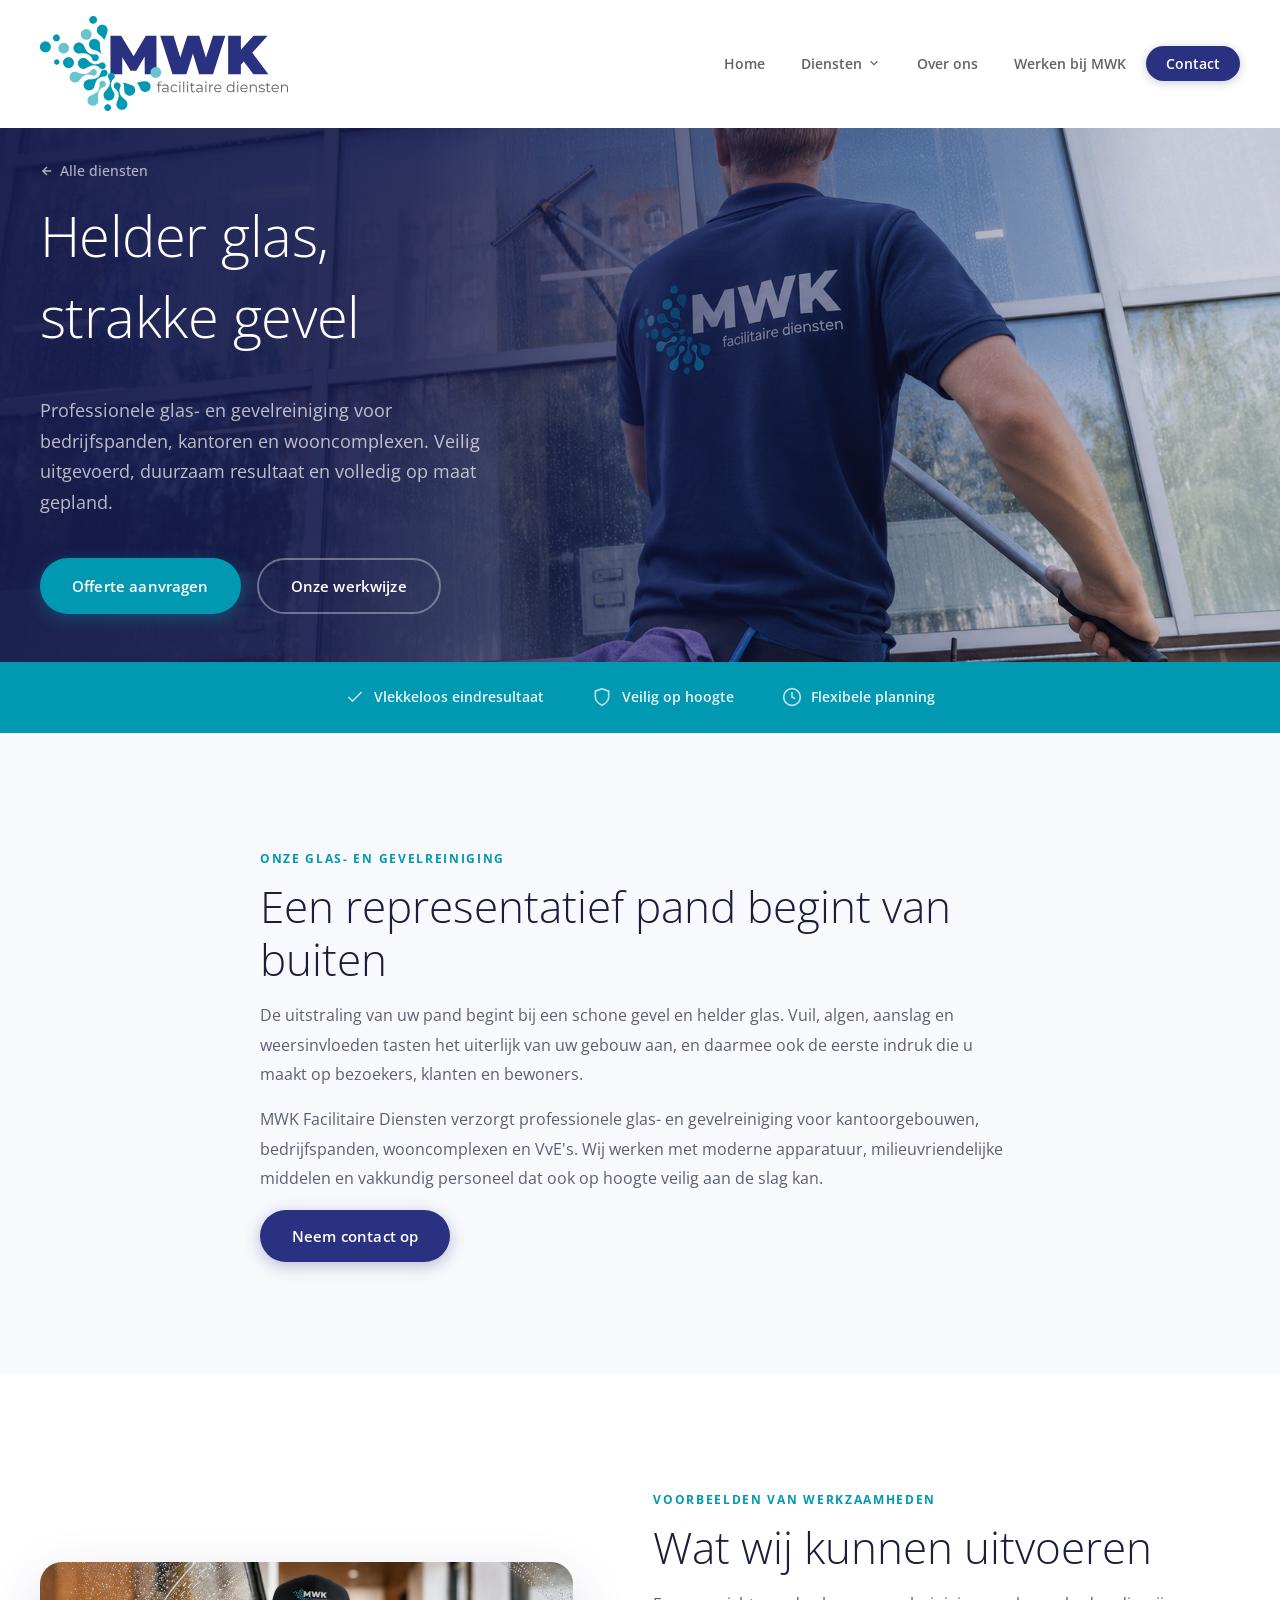
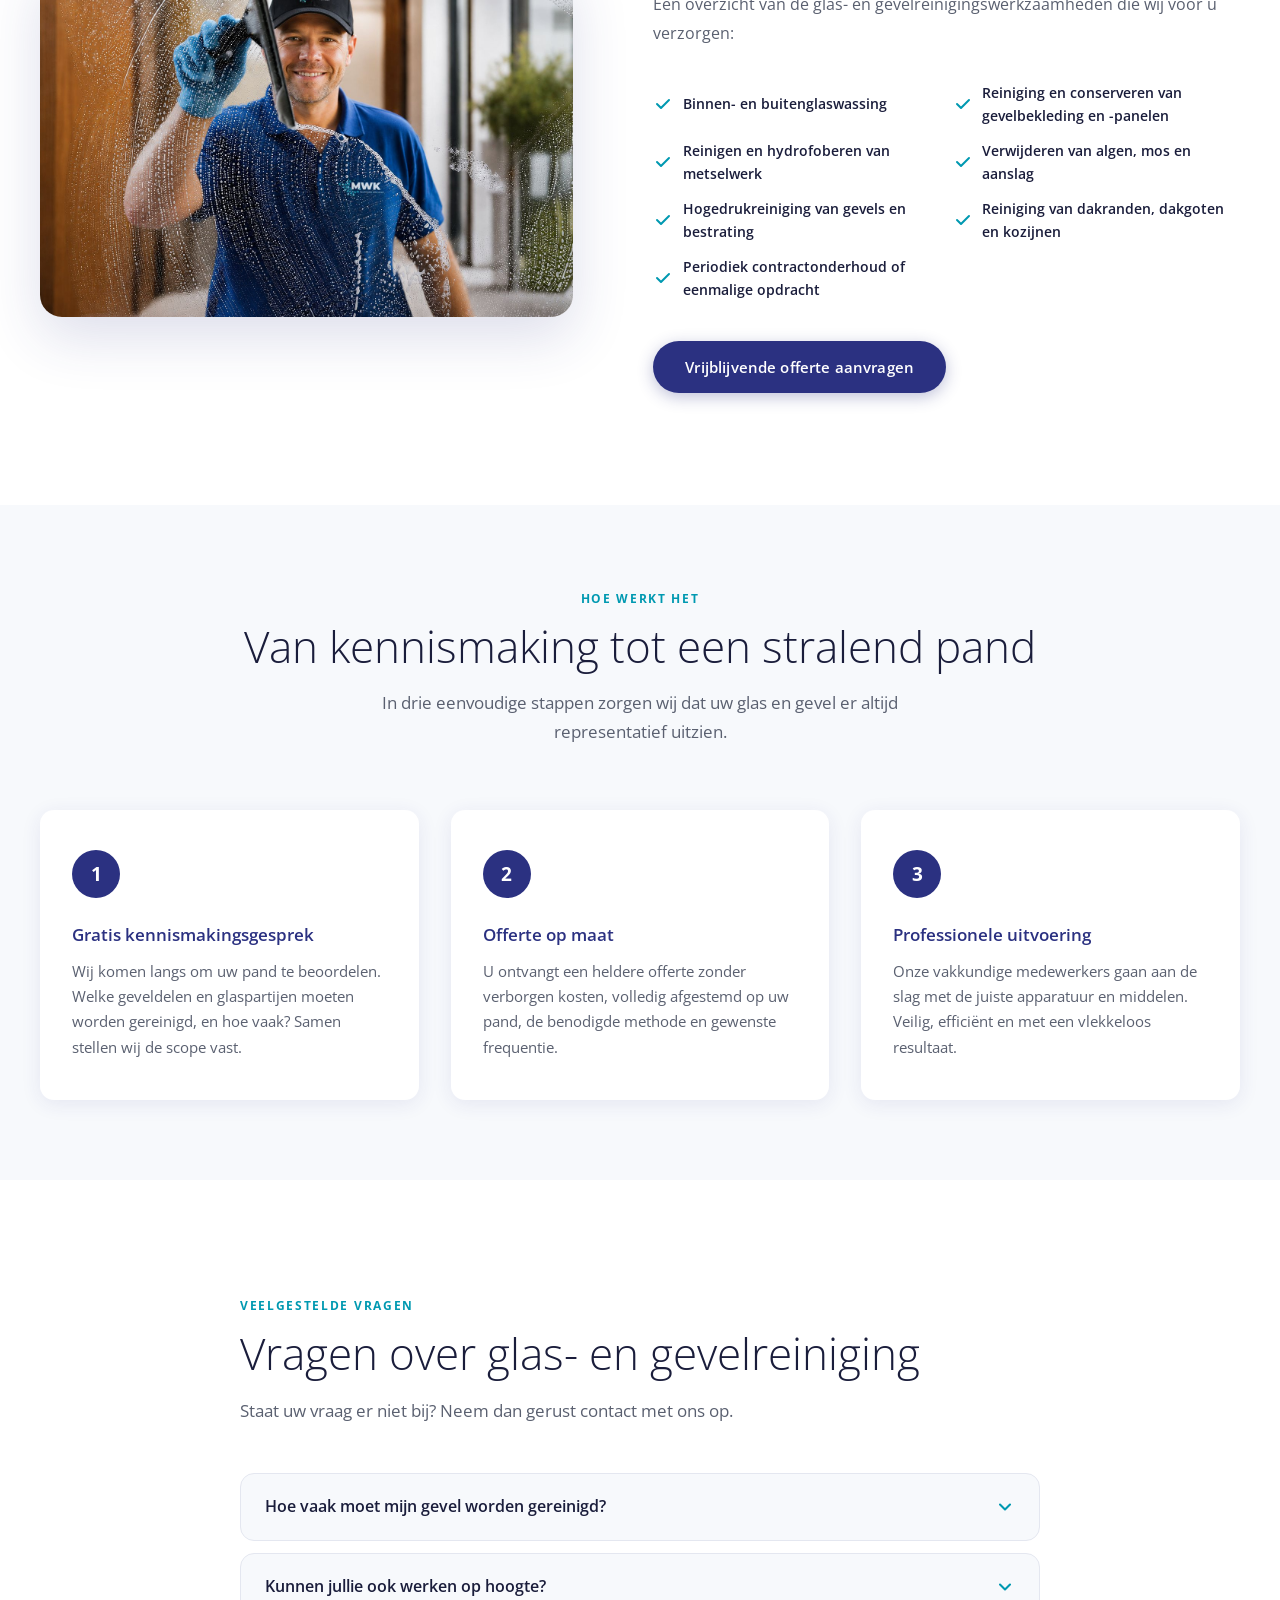
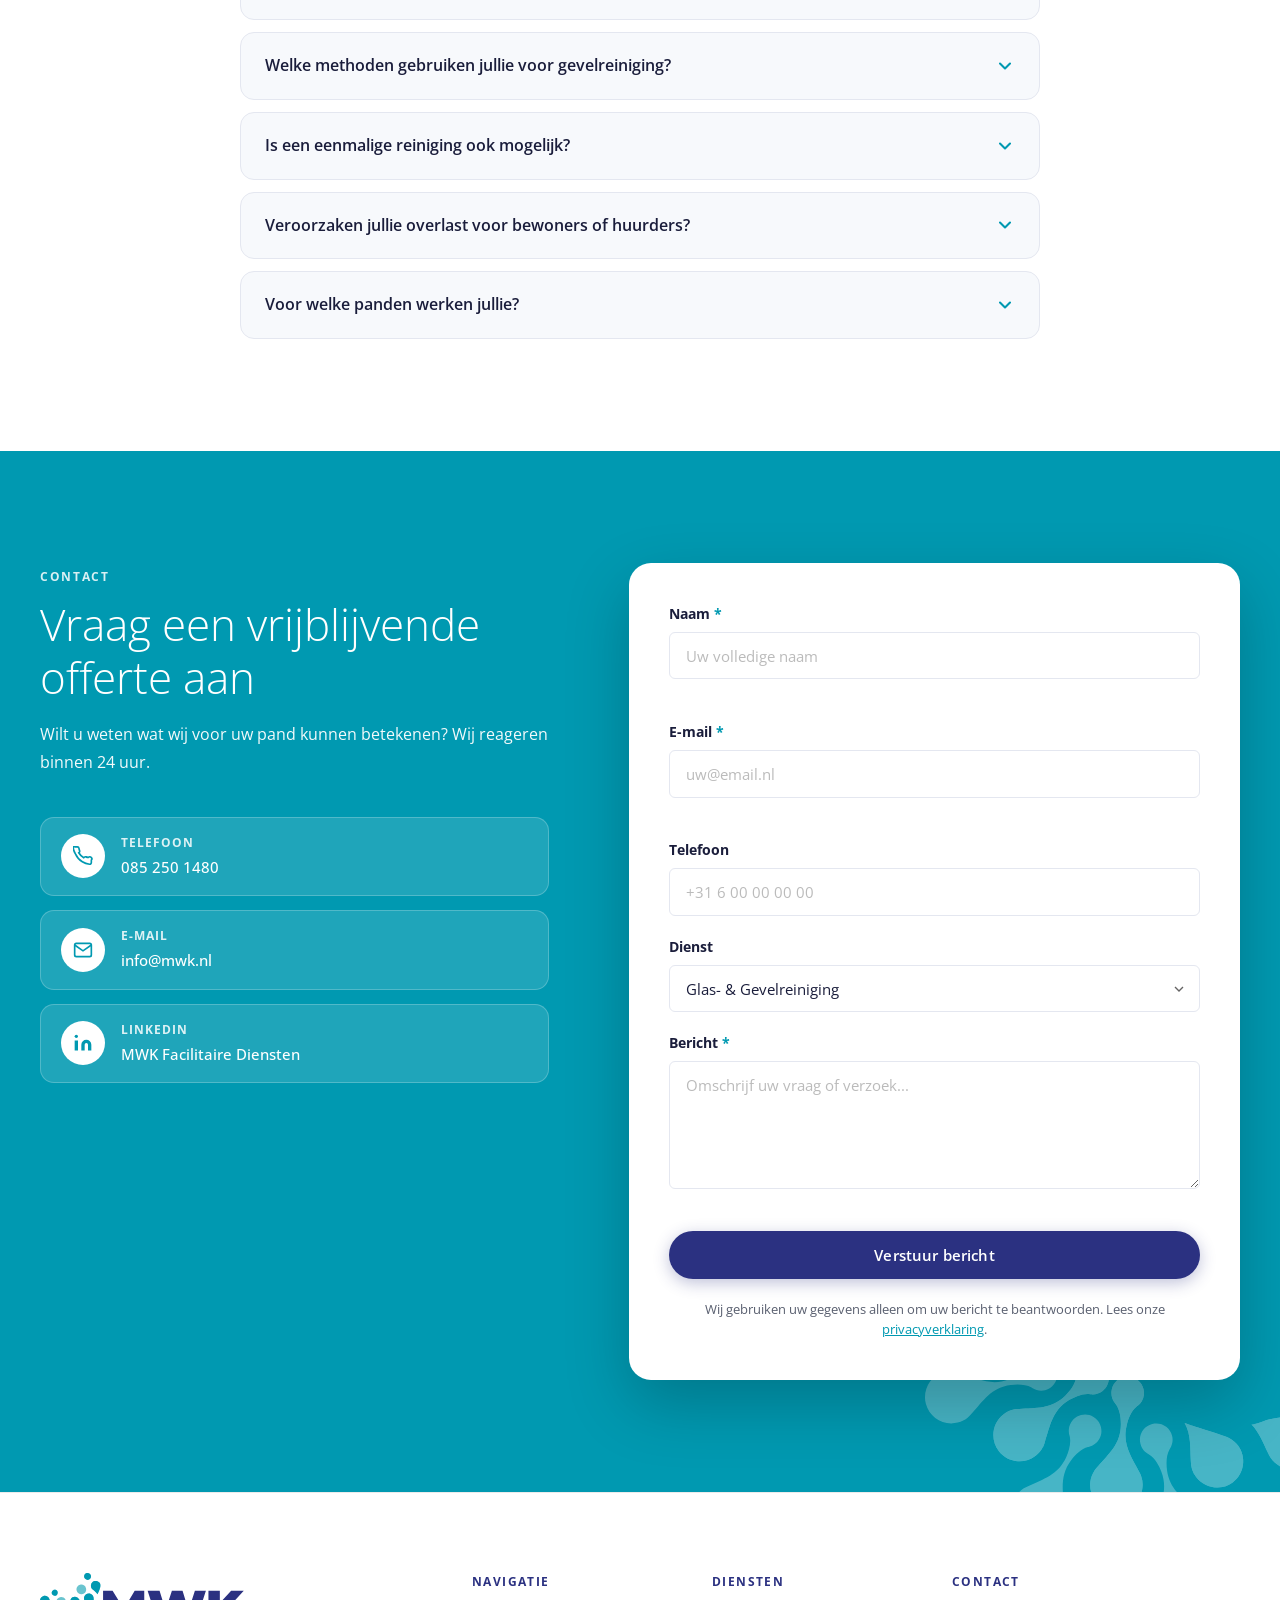
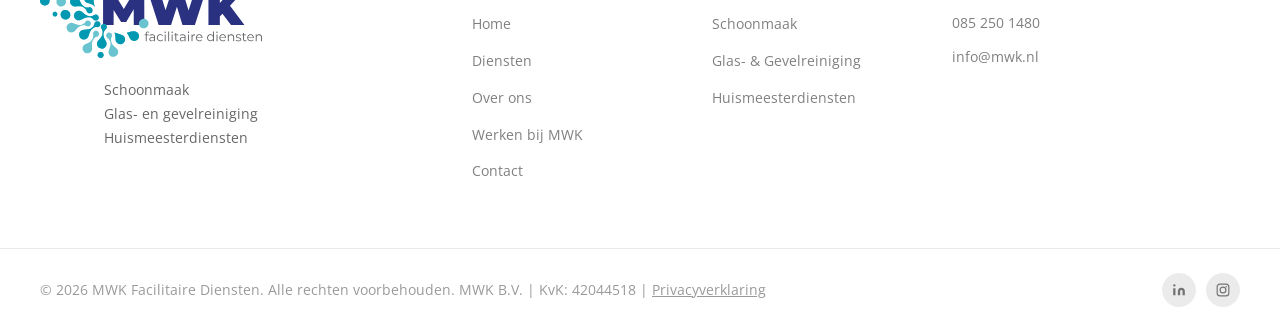
==== commit 43cfb92e: "Voeg privacyverklaring toe en host Open Sans lokaal Lettertypen worden niet meer via Google Fonts ge" ====
--- a/glas-gevelreiniging.html
+++ b/glas-gevelreiniging.html
@@ -14,9 +14,6 @@
   <link rel="canonical" href="https://www.mwk.nl/glas-gevelreiniging.html" />
   <link rel="icon" href="images/MWK - Avatars5.png?v=2" type="image/png" />
   <title>Glas- en Gevelreiniging | MWK Facilitaire Diensten</title>
-  <link rel="preconnect" href="https://fonts.googleapis.com" />
-  <link rel="preconnect" href="https://fonts.gstatic.com" crossorigin />
-  <link href="https://fonts.googleapis.com/css2?family=Open+Sans:wght@300;400;500;600;700;800&display=swap" rel="stylesheet" />
   <link rel="stylesheet" href="css/style.css" />
   <script type="application/ld+json">
   {
@@ -516,6 +513,7 @@
               <span class="btn__text">Verstuur bericht</span>
               <span class="btn__spinner" aria-hidden="true"></span>
             </button>
+            <p class="contact-form__privacy">Wij gebruiken uw gegevens alleen om uw bericht te beantwoorden. Lees onze <a href="privacyverklaring.html">privacyverklaring</a>.</p>
             <div class="contact-form__success" id="form-success" role="status" aria-live="polite" hidden>
               <svg viewBox="0 0 24 24" fill="none" stroke="currentColor" stroke-width="2" aria-hidden="true">
                 <polyline points="20 6 9 17 4 12"/>
@@ -575,7 +573,7 @@
 
     <div class="footer__bottom">
       <div class="container footer__bottom-inner">
-        <p>&copy; <span id="year"></span> MWK Facilitaire Diensten. Alle rechten voorbehouden. MWK B.V. | KvK: 42044518</p>
+        <p>&copy; <span id="year"></span> MWK Facilitaire Diensten. Alle rechten voorbehouden. MWK B.V. | KvK: 42044518 | <a href="privacyverklaring.html">Privacyverklaring</a></p>
 
         <div class="footer__social" aria-label="Sociale media">
           <a href="https://www.linkedin.com/company/mwkfacilitairediensten" class="footer__social-link" aria-label="LinkedIn" target="_blank" rel="noopener">
--- a/css/style.css
+++ b/css/style.css
@@ -1,6 +1,26 @@
 /* =========================================
    MWK Facilitaire Diensten – Redesign 2026
    ========================================= */
+
+/* --- Fonts (lokaal gehost, geen verbinding met Google) --- */
+@font-face {
+  font-family: 'Open Sans';
+  font-style: normal;
+  font-weight: 300 800;
+  font-stretch: 100%;
+  font-display: swap;
+  src: url('../fonts/open-sans-latin-ext.woff2') format('woff2');
+  unicode-range: U+0100-02BA, U+02BD-02C5, U+02C7-02CC, U+02CE-02D7, U+02DD-02FF, U+0304, U+0308, U+0329, U+1D00-1DBF, U+1E00-1E9F, U+1EF2-1EFF, U+2020, U+20A0-20AB, U+20AD-20C4, U+2113, U+2C60-2C7F, U+A720-A7FF;
+}
+@font-face {
+  font-family: 'Open Sans';
+  font-style: normal;
+  font-weight: 300 800;
+  font-stretch: 100%;
+  font-display: swap;
+  src: url('../fonts/open-sans-latin.woff2') format('woff2');
+  unicode-range: U+0000-00FF, U+0131, U+0152-0153, U+02BB-02BC, U+02C6, U+02DA, U+02DC, U+0304, U+0308, U+0329, U+2000-206F, U+20AC, U+2122, U+2191, U+2193, U+2212, U+2215, U+FEFF, U+FFFD;
+}
 
 /* --- Custom properties --- */
 :root {
@@ -1329,6 +1349,13 @@
   min-height: 1.2em;
 }
 
+.contact-form__privacy {
+  font-size: .8rem;
+  color: var(--clr-text-lt);
+  text-align: center;
+}
+.contact-form__privacy a { color: var(--clr-accent-d); text-decoration: underline; }
+
 .contact-form__success {
   display: flex;
   align-items: center;
@@ -1423,6 +1450,8 @@
   flex-wrap: wrap;
 }
 .footer__bottom p { font-size: .85rem; color: rgba(0,0,0,.4); }
+.footer__bottom p a { color: inherit; text-decoration: underline; transition: color var(--transition); }
+.footer__bottom p a:hover { color: rgba(0,0,0,.8); }
 
 .footer__legal {
   display: flex;
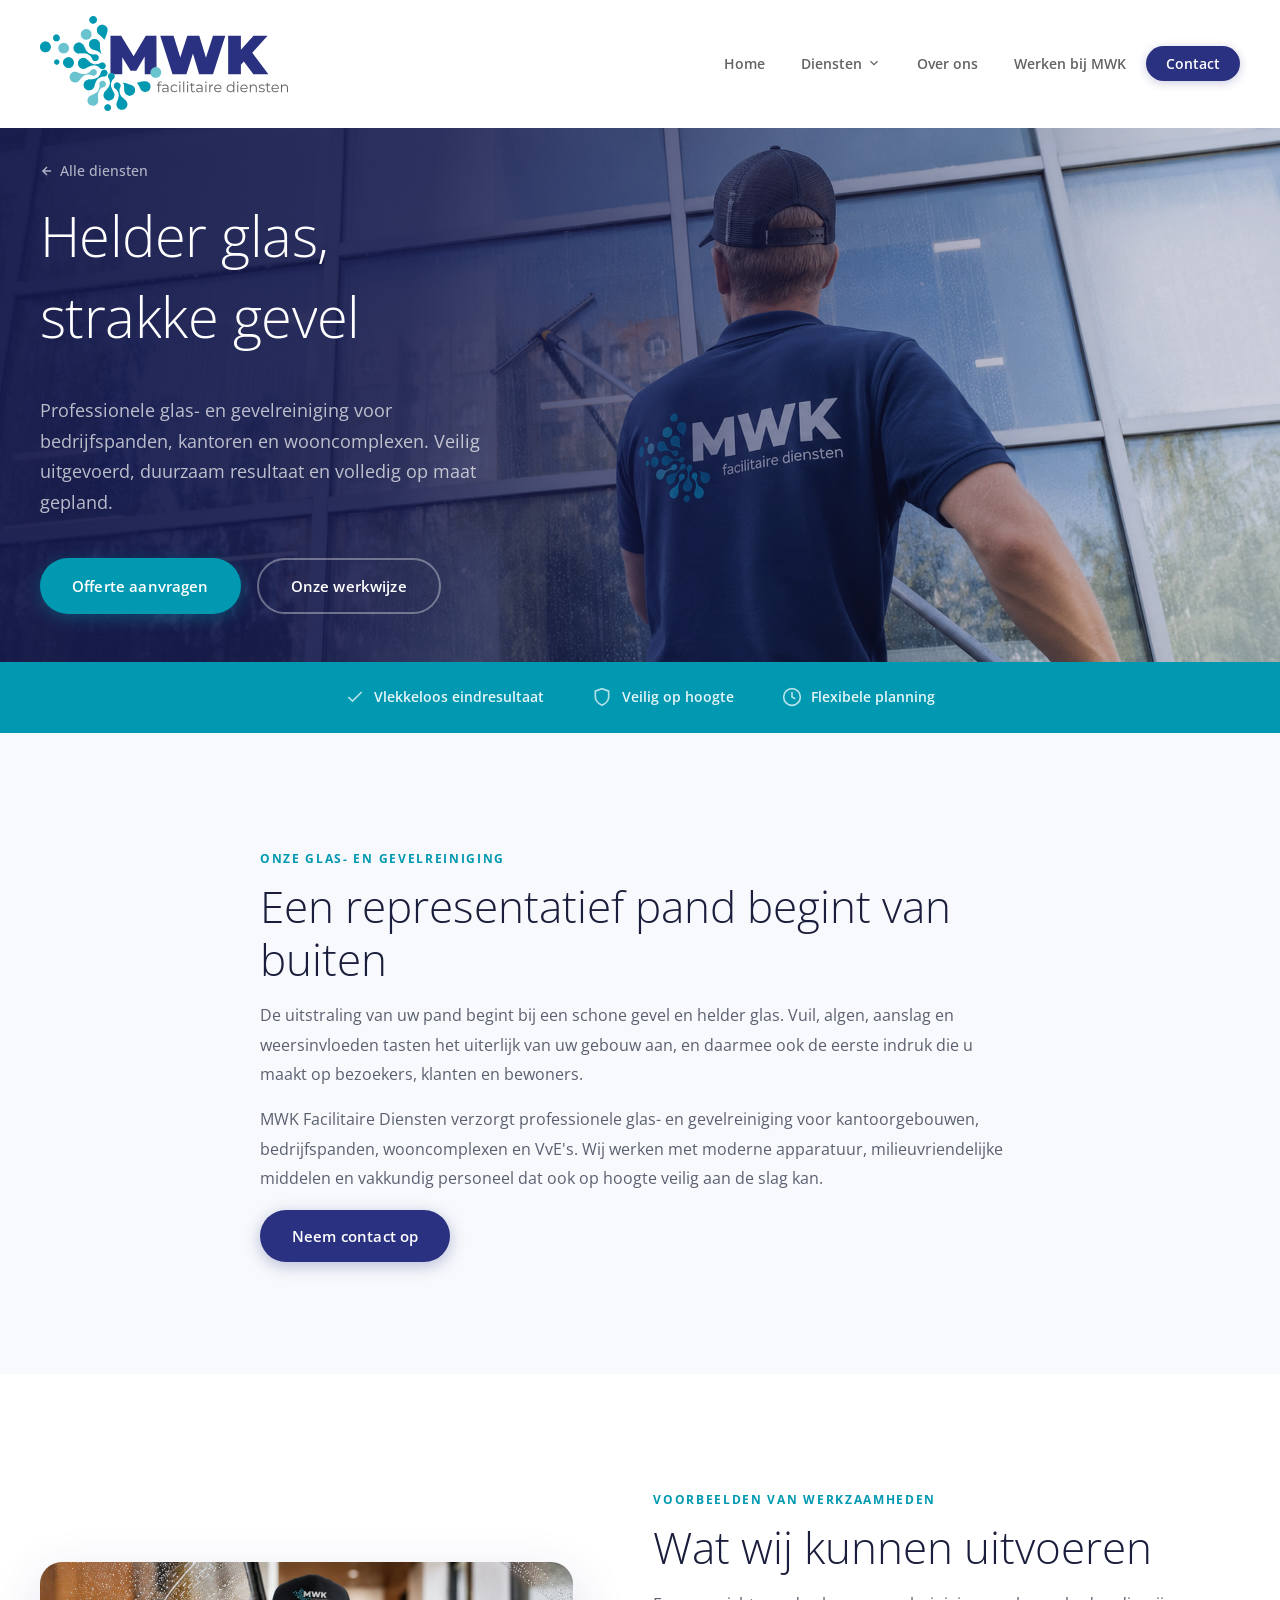
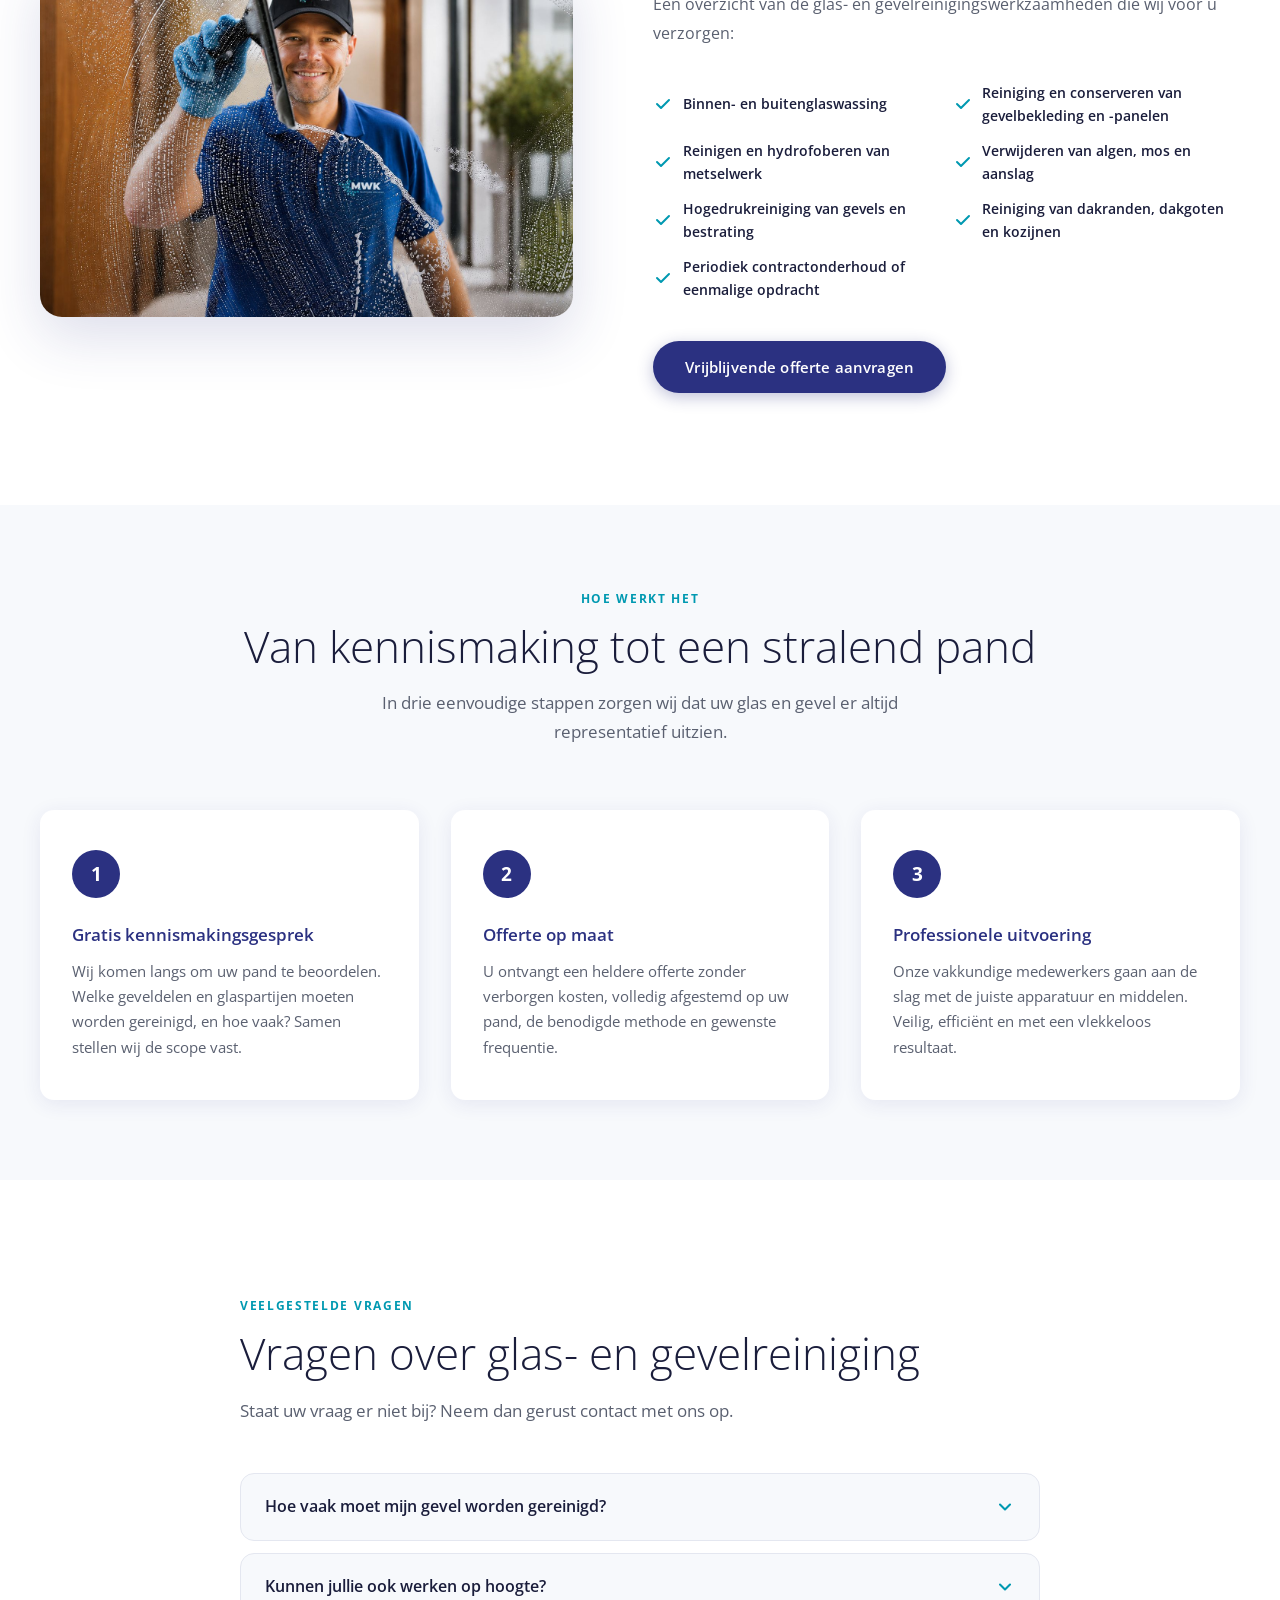
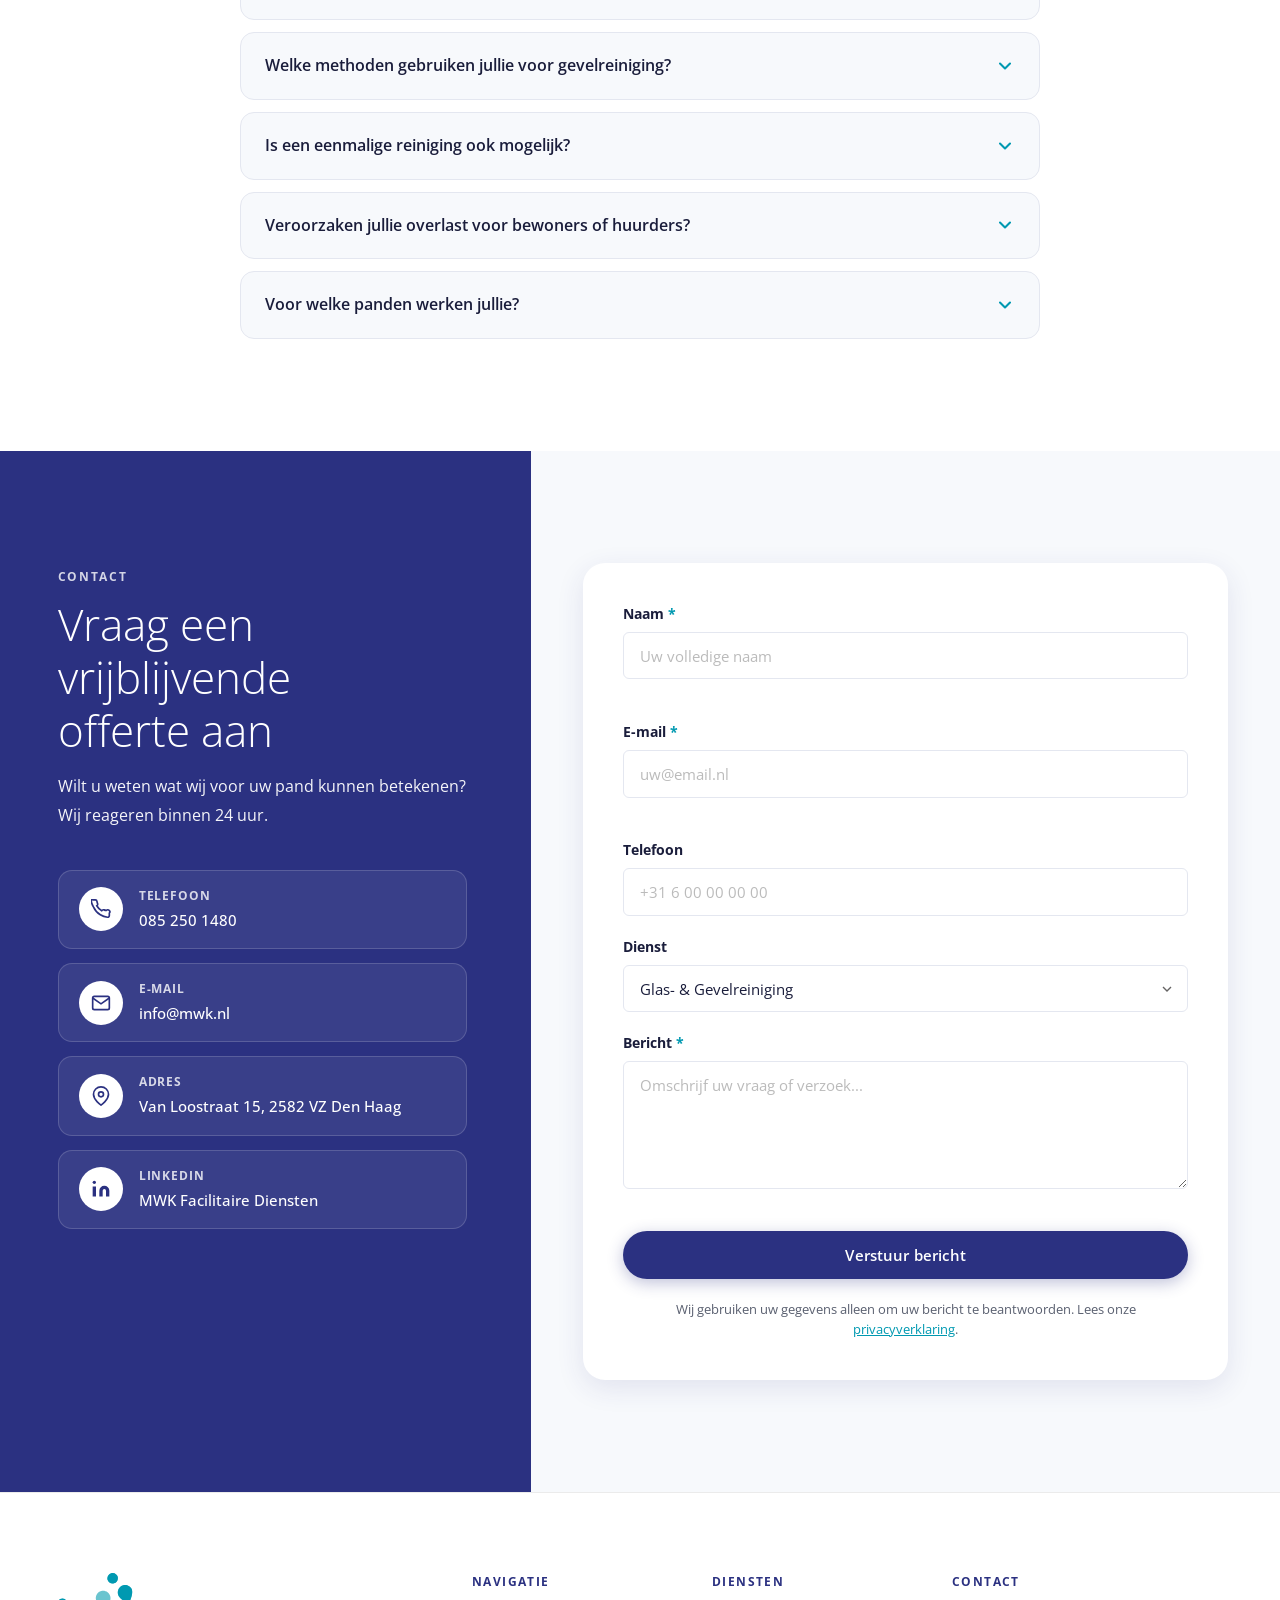
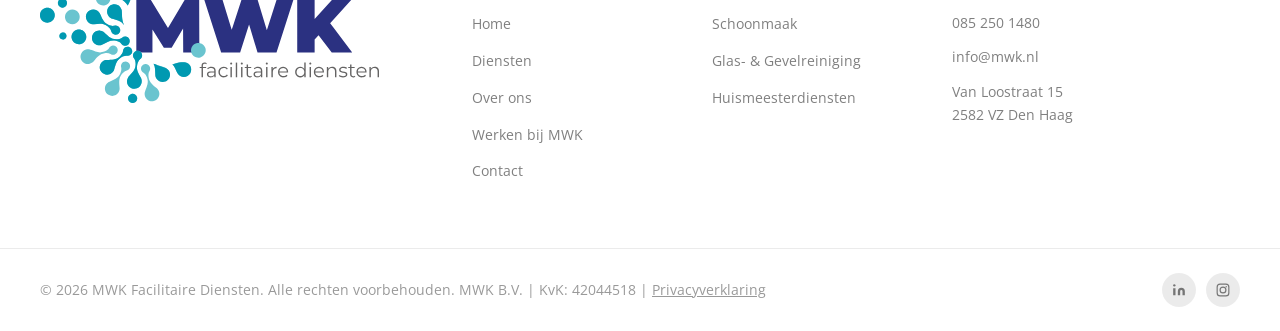
==== commit ee7c1e57: "Voeg vestigingsadres toe en vernieuw contactblok en footer Co-Authored-By: Claude Opus 5.5 <noreply@" ====
--- a/glas-gevelreiniging.html
+++ b/glas-gevelreiniging.html
@@ -28,7 +28,14 @@
       "name": "MWK Facilitaire Diensten",
       "url": "https://www.mwk.nl",
       "telephone": "+31852501480",
-      "email": "info@mwk.nl"
+      "email": "info@mwk.nl",
+      "address": {
+        "@type": "PostalAddress",
+        "streetAddress": "Van Loostraat 15",
+        "postalCode": "2582 VZ",
+        "addressLocality": "Den Haag",
+        "addressCountry": "NL"
+      }
     },
     "areaServed": [
       { "@type": "City", "name": "Den Haag" },
@@ -463,6 +470,19 @@
               </span>
             </a>
 
+            <a href="https://www.google.com/maps/search/?api=1&amp;query=Van+Loostraat+15%2C+2582+VZ+Den+Haag" class="contact__detail" aria-label="Bekijk ons adres op de kaart" target="_blank" rel="noopener">
+              <span class="contact__detail-icon" aria-hidden="true">
+                <svg viewBox="0 0 24 24" fill="none" stroke="currentColor" stroke-width="2">
+                  <path d="M21 10c0 7-9 13-9 13s-9-6-9-13a9 9 0 0118 0z"/>
+                  <circle cx="12" cy="10" r="3"/>
+                </svg>
+              </span>
+              <span>
+                <strong>Adres</strong>
+                Van Loostraat 15, 2582 VZ Den Haag
+              </span>
+            </a>
+
             <a href="https://www.linkedin.com/company/mwkfacilitairediensten" class="contact__detail" aria-label="Bezoek onze LinkedIn pagina" target="_blank" rel="noopener">
               <span class="contact__detail-icon" aria-hidden="true">
                 <svg viewBox="0 0 24 24" fill="currentColor" aria-hidden="true">
@@ -535,11 +555,6 @@
         <a href="index.html" class="footer__logo" aria-label="MWK Facilitaire Diensten – terug naar home">
           <img src="Brand assets/MWK - Logo CMYK.svg" alt="MWK Facilitaire Diensten" class="footer__logo-svg">
         </a>
-        <ul class="footer__services">
-          <li>Schoonmaak</li>
-          <li>Glas- en gevelreiniging</li>
-          <li>Huismeesterdiensten</li>
-        </ul>
       </div>
 
       <nav class="footer__nav" aria-label="Footer navigatie">
@@ -567,6 +582,7 @@
         <address class="footer__address">
           <a href="tel:+31852501480">085 250 1480</a>
           <a href="mailto:info@mwk.nl">info@mwk.nl</a>
+          <span>Van Loostraat 15<br />2582 VZ Den Haag</span>
         </address>
       </div>
     </div>
--- a/css/style.css
+++ b/css/style.css
@@ -511,9 +511,11 @@
   display: none;
 }
 
+/* Foto start onder de vaste header, zodat het hoofd niet wegvalt */
 .hero__photo {
   position: absolute;
   inset: 0;
+  top: var(--header-h);
   z-index: 0;
 }
 
@@ -1205,34 +1207,52 @@
    ========================================= */
 .contact {
   position: relative;
-  background: var(--clr-accent-d);
+  background: var(--clr-primary);
   padding: 7rem 0;
   overflow: hidden;
 }
 
-/* Stijlelement in wit, rechtsonder aflopend (zoals achterkant visitekaartje) */
-.contact::after {
-  content: '';
-  position: absolute;
-  right: -90px; bottom: -70px;
-  width: clamp(380px, 46vw, 720px);
-  aspect-ratio: 201.25 / 157.69;
-  background: url('../Brand%20assets/MWK%20-%20Stijlelement%20-%20hero.svg') center / contain no-repeat;
-  filter: brightness(0) invert(1);
-  opacity: .28;
-  pointer-events: none;
-}
-
-.contact .section-label { color: rgba(255,255,255,.85); }
-.contact .section-title { color: var(--clr-white); }
+.contact .section-label { color: rgba(255,255,255,.8); }
+.contact .section-title { color: var(--clr-white); text-wrap: balance; }
 
 .contact__inner {
   position: relative;
   z-index: 1;
   display: grid;
-  grid-template-columns: 1fr 1.2fr;
-  gap: 5rem;
+  grid-template-columns: 1fr 2.5fr;
+  gap: 3rem;
   align-items: start;
+}
+
+/* Tweedelig vanaf twee kolommen: breder dan .container, blauw paneel eindigt in de kolom-gap */
+@media (min-width: 901px) {
+  .contact {
+    --contact-w: min(1440px, 100% - 2 * clamp(1.25rem, 4.5vw, 4rem));
+    --contact-col: clamp(290px, 32vw, 460px);
+    --contact-panel-pad: clamp(2.5rem, 5vw, 4.5rem);
+    --contact-gap: clamp(3rem, 7vw, 7rem);
+    background: var(--clr-gray-lt);
+  }
+  .contact::before {
+    content: '';
+    position: absolute;
+    inset: 0 auto 0 0;
+    width: calc((100% - var(--contact-w)) / 2 + var(--contact-col) + var(--contact-panel-pad));
+    background: var(--clr-primary);
+  }
+  /* Rechterkolom loopt van paneelrand tot schermrand, zodat het formulier daarin centreert */
+  .contact__inner {
+    width: auto;
+    margin-left: calc((100% - var(--contact-w)) / 2);
+    margin-right: 0;
+    grid-template-columns: var(--contact-col) 1fr;
+    gap: var(--contact-panel-pad);
+  }
+  .contact__form-wrap {
+    justify-self: center;
+    align-self: center;
+    width: min(100% - var(--contact-gap) * 1.16, 1000px);
+  }
 }
 
 .contact__sub {
@@ -1253,15 +1273,15 @@
   align-items: center;
   gap: 1rem;
   padding: 1rem 1.25rem;
-  background: rgba(255,255,255,.12);
-  border: 1px solid rgba(255,255,255,.22);
+  background: rgba(255,255,255,.07);
+  border: 1px solid rgba(255,255,255,.16);
   border-radius: var(--radius-md);
   color: var(--clr-white);
   transition: background var(--transition), border-color var(--transition), transform var(--transition);
 }
 .contact__detail:hover {
-  background: rgba(255,255,255,.2);
-  border-color: rgba(255,255,255,.4);
+  background: rgba(255,255,255,.13);
+  border-color: rgba(255,255,255,.45);
   transform: translateX(4px);
 }
 
@@ -1272,7 +1292,7 @@
   display: flex;
   align-items: center;
   justify-content: center;
-  color: var(--clr-accent-d);
+  color: var(--clr-primary);
   flex-shrink: 0;
 }
 .contact__detail-icon svg { width: 20px; height: 20px; }
@@ -1280,7 +1300,7 @@
 .contact__detail strong {
   display: block;
   font-size: .73rem;
-  color: rgba(255,255,255,.85);
+  color: rgba(255,255,255,.8);
   font-weight: 700;
   text-transform: uppercase;
   letter-spacing: .08em;
@@ -1294,7 +1314,10 @@
   background: var(--clr-white);
   border-radius: var(--radius-lg);
   padding: 2.5rem;
-  box-shadow: 0 24px 64px rgba(0,0,0,.22);
+  box-shadow: 0 24px 64px rgba(15,18,60,.35);
+}
+@media (min-width: 901px) {
+  .contact__form-wrap { box-shadow: var(--shadow-md); }
 }
 
 .contact-form {
@@ -1394,15 +1417,7 @@
   align-items: flex-start;
 }
 
-.footer__logo-svg { height: 85px; width: auto; margin-bottom: 0; }
-
-.footer__services {
-  list-style: none;
-  padding: 0;
-  margin: 1.25rem 0 0 4rem;
-  font-size: .85rem;
-  line-height: 1.8;
-}
+.footer__logo-svg { height: 130px; width: auto; margin-bottom: 0; }
 
 .footer__nav-title {
   font-size: .73rem;
@@ -1569,6 +1584,7 @@
 
   .footer__inner { grid-template-columns: 1fr 1fr; }
   .footer__brand { grid-column: 1 / -1; }
+  .footer__contact { grid-column: 1 / -1; order: -1; }
 
   .hero__actions { flex-direction: column; align-items: flex-start; }
   .hero__stats { gap: 1.5rem; flex-wrap: wrap; }
@@ -1643,9 +1659,8 @@
   .faq__intro { margin-bottom: 1.5rem; }
   .hero { padding-bottom: 3rem; }
 
-  /* Footer logo & dienstenlijst */
-  .footer__logo-svg { height: 70px; }
-  .footer__services { margin-left: 0.5rem; }
+  /* Footer logo */
+  .footer__logo-svg { height: 110px; }
 
   /* Over-ons afbeelding centreren in 1-koloms weergave */
   .over-ons__visual { margin-inline: auto; }
@@ -1667,8 +1682,7 @@
   .hero__title { line-height: 1.3; }
 
   /* Footer logo kleiner */
-  .footer__logo-svg { height: 55px; }
-  .footer__services { margin-left: 0; margin-top: 0.875rem; }
+  .footer__logo-svg { height: 90px; }
 
   /* USP-items verticaal stapelen */
   .usp-strip__inner { flex-direction: column; align-items: center; gap: 0.6rem; }
@@ -1681,17 +1695,17 @@
   position: relative;
   overflow: hidden;
   padding: 7rem 0;
-  color: var(--clr-white);
+  color: var(--clr-text);
   background:
-    radial-gradient(ellipse 60% 50% at 100% 0%, rgba(106,196,207,.28), transparent 70%),
-    radial-gradient(ellipse 50% 60% at 0% 100%, rgba(0,153,177,.22), transparent 70%),
-    linear-gradient(150deg, var(--clr-primary-d) 0%, var(--clr-primary) 100%);
+    radial-gradient(ellipse 60% 50% at 100% 0%, rgba(106,196,207,.16), transparent 70%),
+    radial-gradient(ellipse 50% 60% at 0% 100%, rgba(43,49,129,.06), transparent 70%),
+    var(--clr-white);
 }
 .specialisme::before {
   content: '';
   position: absolute;
   inset: 0;
-  background-image: radial-gradient(rgba(255,255,255,.07) 1px, transparent 1px);
+  background-image: radial-gradient(rgba(43,49,129,.08) 1px, transparent 1px);
   background-size: 22px 22px;
   -webkit-mask-image: linear-gradient(to bottom, #000, transparent 85%);
   mask-image: linear-gradient(to bottom, #000, transparent 85%);
@@ -1713,9 +1727,9 @@
   gap: .5rem;
   padding: .4rem .9rem;
   border-radius: 999px;
-  background: rgba(106,196,207,.14);
-  border: 1px solid rgba(106,196,207,.35);
-  color: var(--clr-accent);
+  background: var(--clr-accent-l);
+  border: 1px solid rgba(0,153,177,.25);
+  color: var(--clr-accent-d);
   font-size: .72rem;
   font-weight: 700;
   letter-spacing: .14em;
@@ -1726,21 +1740,18 @@
   content: '';
   width: 7px; height: 7px;
   border-radius: 50%;
-  background: var(--clr-accent);
-  box-shadow: 0 0 0 4px rgba(106,196,207,.25);
-}
-
-.specialisme .section-title { color: var(--clr-white); }
+  background: var(--clr-accent-d);
+  box-shadow: 0 0 0 4px rgba(0,153,177,.18);
+}
+
+.specialisme .section-title { color: var(--clr-primary); }
 .specialisme .section-title strong {
   font-weight: 700;
-  background: linear-gradient(90deg, var(--clr-accent), #a8e6ee);
-  -webkit-background-clip: text;
-  background-clip: text;
-  color: transparent;
+  color: var(--clr-accent-d);
 }
 
 .specialisme__text {
-  color: rgba(255,255,255,.8);
+  color: var(--clr-text-lt);
   line-height: 1.8;
   font-size: 1.02rem;
   margin-bottom: 1.75rem;
@@ -1757,24 +1768,25 @@
   gap: .45rem;
   padding: .5rem .95rem;
   border-radius: 999px;
-  background: rgba(255,255,255,.07);
-  border: 1px solid rgba(255,255,255,.16);
+  background: var(--clr-white);
+  border: 1px solid var(--clr-gray-md);
+  box-shadow: var(--shadow-sm);
   font-size: .85rem;
   font-weight: 600;
-  color: var(--clr-white);
+  color: var(--clr-primary);
   transition: background var(--transition), border-color var(--transition);
 }
 .specialisme__chips li::before {
   content: '';
   width: 14px; height: 14px;
   flex-shrink: 0;
-  background: var(--clr-accent);
+  background: var(--clr-accent-d);
   -webkit-mask: url("data:image/svg+xml,%3Csvg xmlns='http://www.w3.org/2000/svg' viewBox='0 0 20 20'%3E%3Cpath d='M16.7 5.3a1 1 0 0 1 0 1.4l-8 8a1 1 0 0 1-1.4 0l-4-4a1 1 0 1 1 1.4-1.4L8 12.6l7.3-7.3a1 1 0 0 1 1.4 0z'/%3E%3C/svg%3E") center / contain no-repeat;
   mask: url("data:image/svg+xml,%3Csvg xmlns='http://www.w3.org/2000/svg' viewBox='0 0 20 20'%3E%3Cpath d='M16.7 5.3a1 1 0 0 1 0 1.4l-8 8a1 1 0 0 1-1.4 0l-4-4a1 1 0 1 1 1.4-1.4L8 12.6l7.3-7.3a1 1 0 0 1 1.4 0z'/%3E%3C/svg%3E") center / contain no-repeat;
 }
 .specialisme__chips li:hover {
-  background: rgba(106,196,207,.16);
-  border-color: rgba(106,196,207,.5);
+  background: var(--clr-accent-l);
+  border-color: rgba(0,153,177,.4);
 }
 
 .specialisme__visual { position: relative; }
@@ -1787,16 +1799,16 @@
   gap: .55rem;
   padding: .65rem 1rem;
   border-radius: 999px;
-  background: rgba(30,35,96,.78);
-  border: 1px solid rgba(255,255,255,.18);
+  background: rgba(255,255,255,.92);
+  border: 1px solid var(--clr-gray-md);
   -webkit-backdrop-filter: blur(10px);
   backdrop-filter: blur(10px);
-  box-shadow: 0 12px 32px rgba(0,0,0,.25);
+  box-shadow: var(--shadow-md);
   font-size: .8rem;
   font-weight: 600;
-  color: var(--clr-white);
-}
-.specialisme__tag svg { width: 18px; height: 18px; color: var(--clr-accent); flex-shrink: 0; }
+  color: var(--clr-primary);
+}
+.specialisme__tag svg { width: 18px; height: 18px; color: var(--clr-accent-d); flex-shrink: 0; }
 .specialisme__img {
   position: relative;
   width: 100%;
@@ -1804,7 +1816,7 @@
   aspect-ratio: 4 / 3;
   object-fit: cover;
   border-radius: var(--radius-xl);
-  box-shadow: 0 30px 70px rgba(0,0,0,.35);
+  box-shadow: var(--shadow-lg);
 }
 .specialisme__badge {
   position: absolute;
@@ -1814,11 +1826,9 @@
   gap: .8rem;
   padding: .9rem 1.2rem;
   border-radius: var(--radius-md);
-  background: rgba(255,255,255,.92);
-  -webkit-backdrop-filter: blur(10px);
-  backdrop-filter: blur(10px);
-  color: var(--clr-primary);
-  box-shadow: var(--shadow-lg);
+  background: linear-gradient(150deg, var(--clr-primary-d), var(--clr-primary));
+  color: var(--clr-white);
+  box-shadow: 0 20px 44px rgba(30,35,96,.35);
   font-weight: 700;
   font-size: .9rem;
   line-height: 1.3;
@@ -1840,7 +1850,7 @@
   font-weight: 700;
   letter-spacing: .12em;
   text-transform: uppercase;
-  color: var(--clr-accent-d);
+  color: var(--clr-accent);
 }
 
 .specialisme__pillars {
@@ -1855,8 +1865,9 @@
   overflow: hidden;
   padding: 2rem 1.6rem 1.75rem;
   border-radius: var(--radius-lg);
-  background: linear-gradient(160deg, rgba(255,255,255,.1), rgba(255,255,255,.03));
-  border: 1px solid rgba(255,255,255,.12);
+  background: var(--clr-white);
+  border: 1px solid var(--clr-gray-md);
+  box-shadow: var(--shadow-card);
   transition: transform var(--transition), border-color var(--transition), background var(--transition), box-shadow var(--transition);
 }
 .specialisme__pillar::before {
@@ -1871,9 +1882,9 @@
 }
 .specialisme__pillar:hover {
   transform: translateY(-6px);
-  border-color: rgba(106,196,207,.45);
-  background: linear-gradient(160deg, rgba(106,196,207,.16), rgba(255,255,255,.04));
-  box-shadow: 0 24px 48px rgba(0,0,0,.25);
+  border-color: rgba(0,153,177,.35);
+  background: linear-gradient(160deg, var(--clr-accent-l), var(--clr-white) 70%);
+  box-shadow: var(--shadow-lg);
 }
 .specialisme__pillar:hover::before { transform: scaleX(1); }
 .specialisme__pillar:hover .specialisme__pillar-icon { transform: scale(1.08) rotate(-4deg); }
@@ -1884,7 +1895,7 @@
   font-weight: 800;
   line-height: 1;
   color: transparent;
-  -webkit-text-stroke: 1px rgba(106,196,207,.35);
+  -webkit-text-stroke: 1px rgba(43,49,129,.18);
 }
 .specialisme__pillar-icon {
   display: inline-flex;
@@ -1904,11 +1915,12 @@
   font-weight: 700;
   line-height: 1.35;
   margin-bottom: .5rem;
+  color: var(--clr-primary);
 }
 .specialisme__pillar-desc {
   font-size: .9rem;
   line-height: 1.65;
-  color: rgba(255,255,255,.72);
+  color: var(--clr-text-lt);
 }
 
 .specialisme__cta {
@@ -1918,8 +1930,11 @@
   gap: 2rem;
   padding: 2rem 2.5rem;
   border-radius: var(--radius-lg);
-  background: linear-gradient(110deg, rgba(106,196,207,.2), rgba(255,255,255,.05) 60%);
-  border: 1px solid rgba(106,196,207,.3);
+  background:
+    radial-gradient(ellipse 50% 120% at 100% 0%, rgba(106,196,207,.3), transparent 70%),
+    linear-gradient(150deg, var(--clr-primary-d), var(--clr-primary));
+  color: var(--clr-white);
+  box-shadow: var(--shadow-lg);
 }
 .specialisme__cta-title {
   font-size: 1.25rem;
@@ -1928,7 +1943,7 @@
   margin-bottom: .3rem;
 }
 .specialisme__cta-text p {
-  color: rgba(255,255,255,.72);
+  color: rgba(255,255,255,.75);
   font-size: .95rem;
 }
 
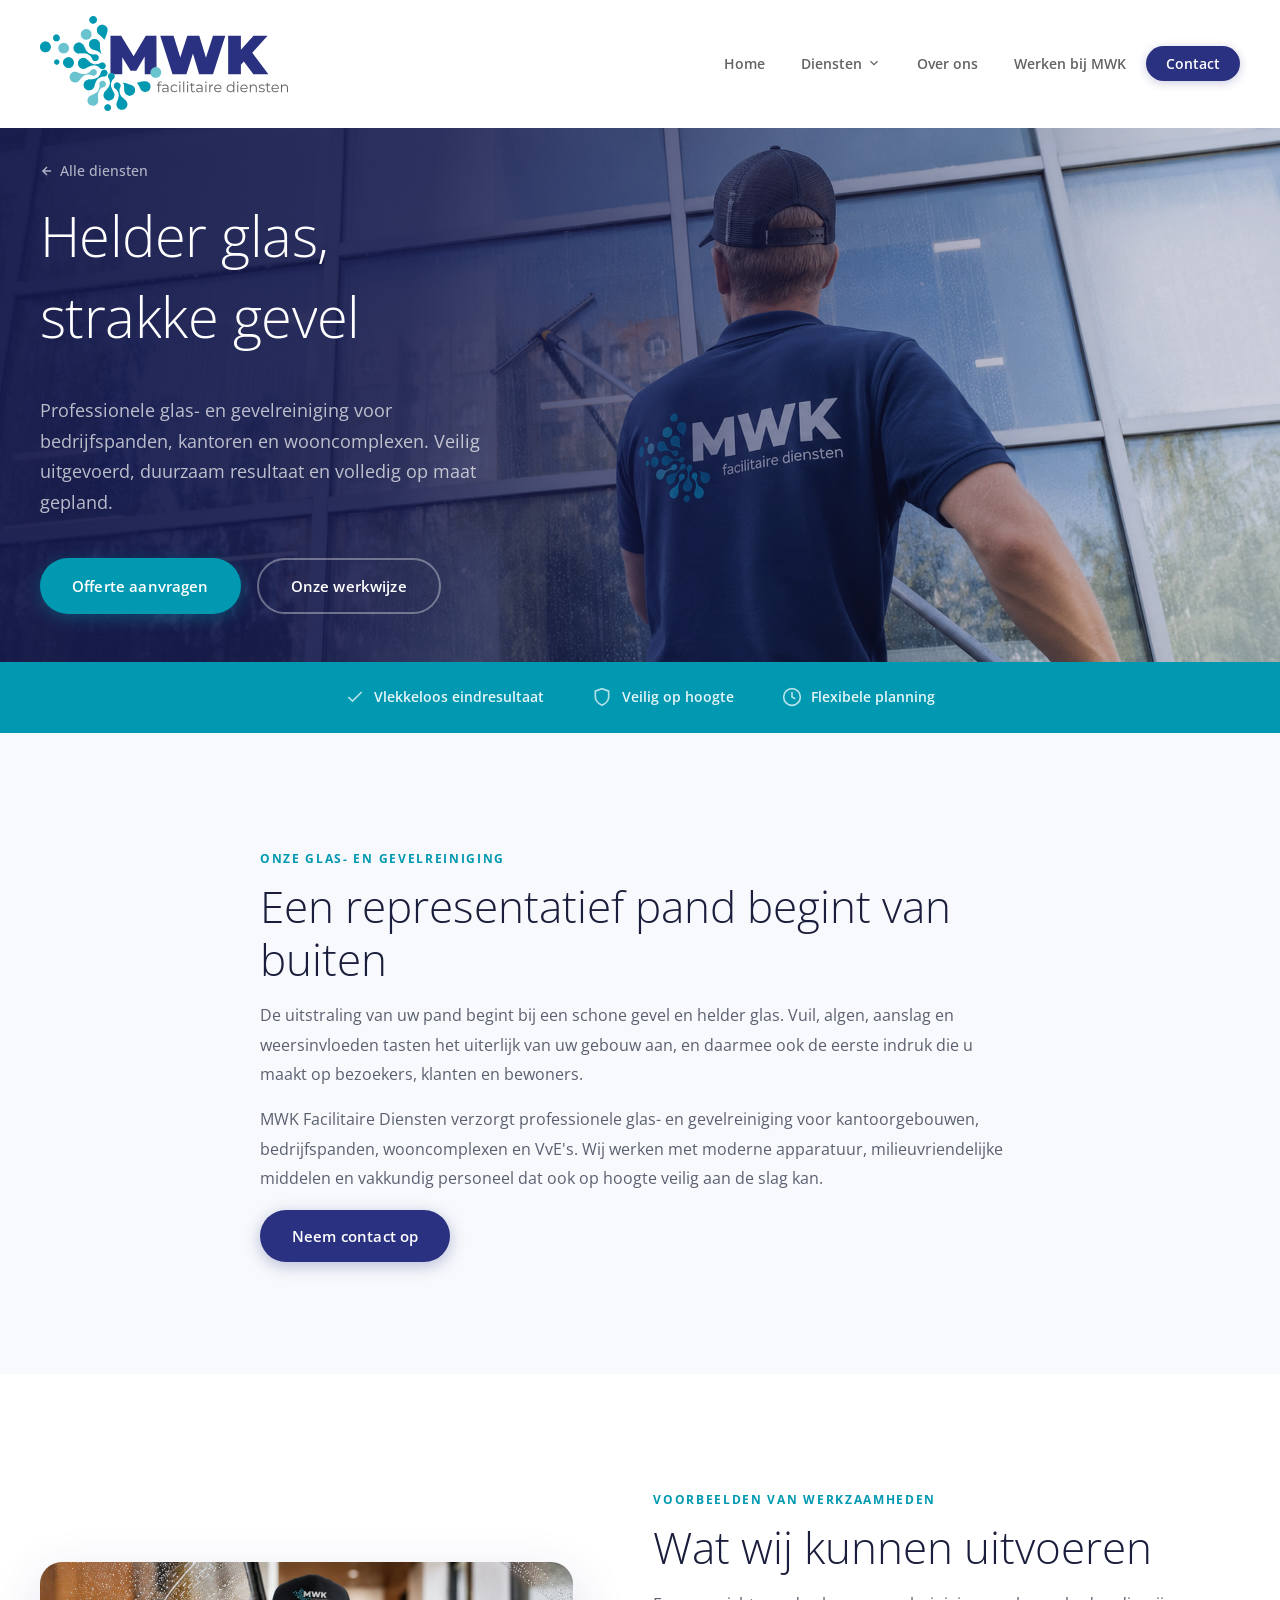
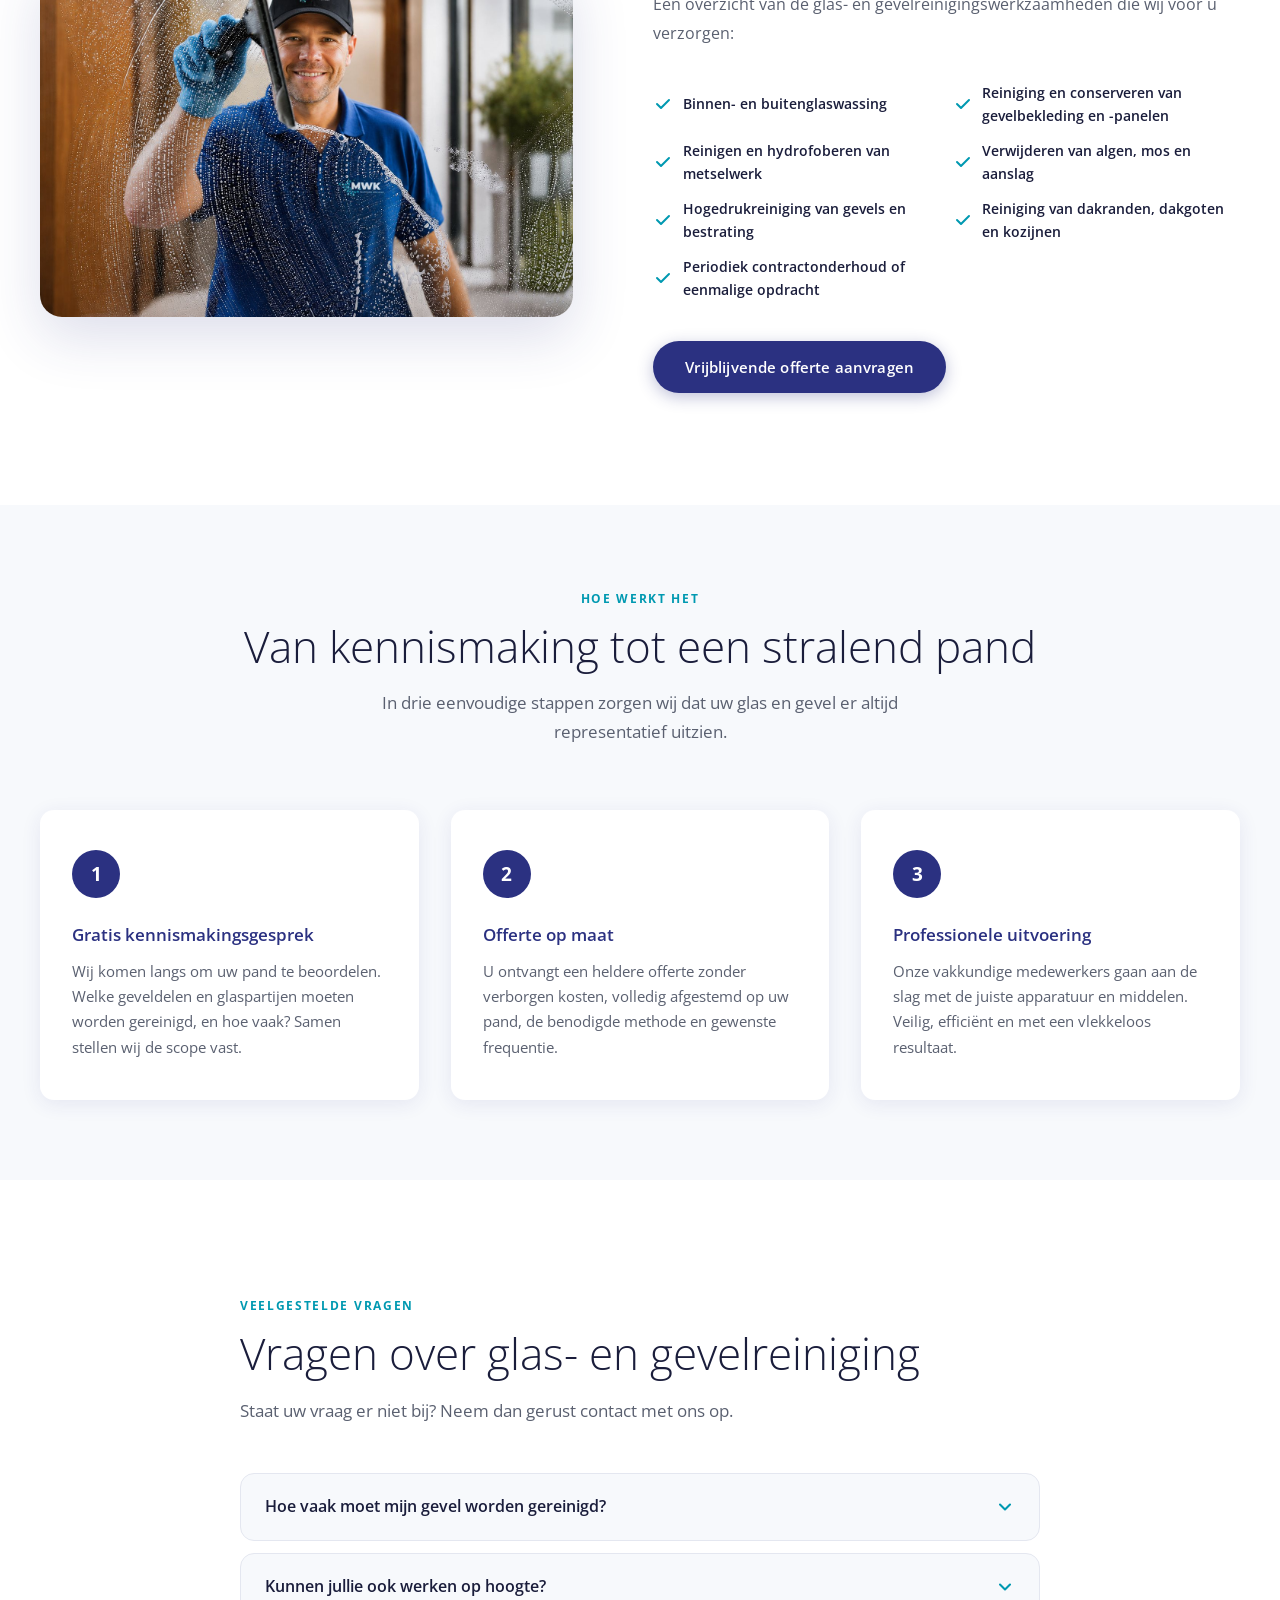
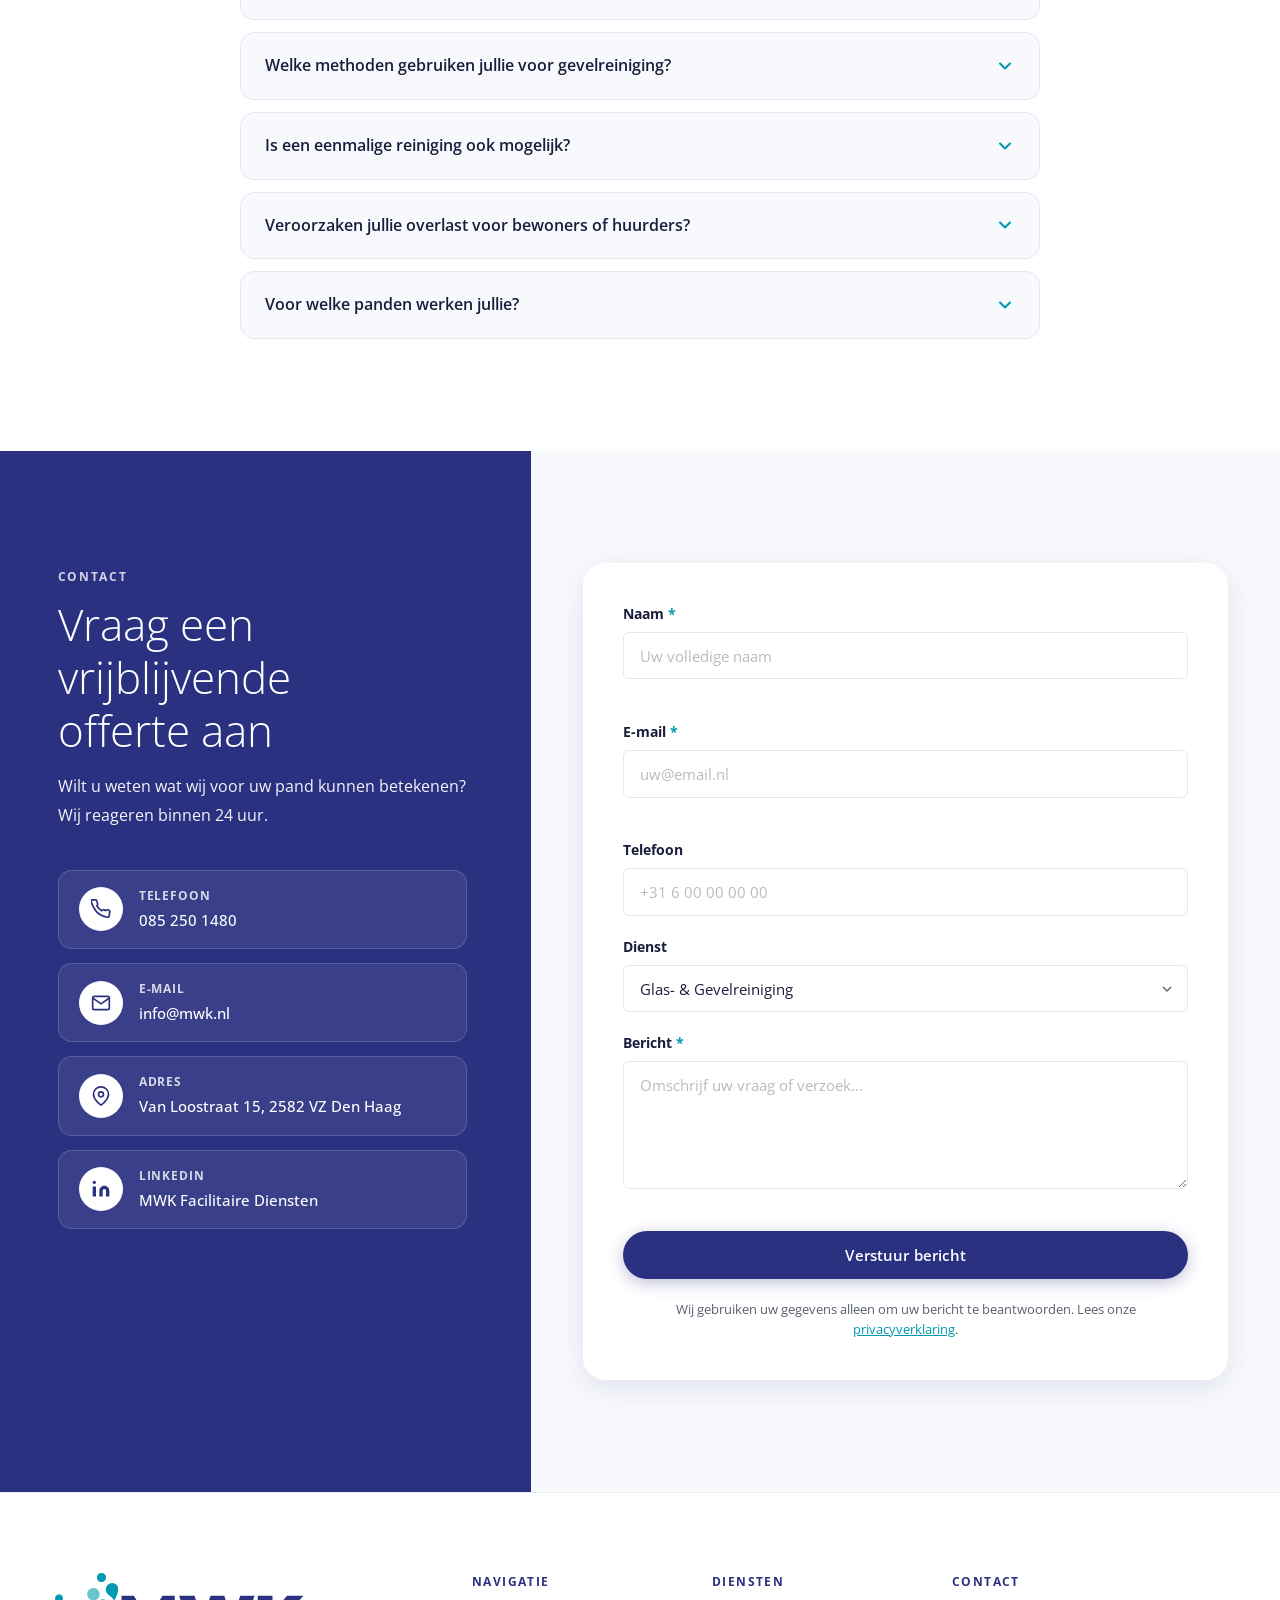
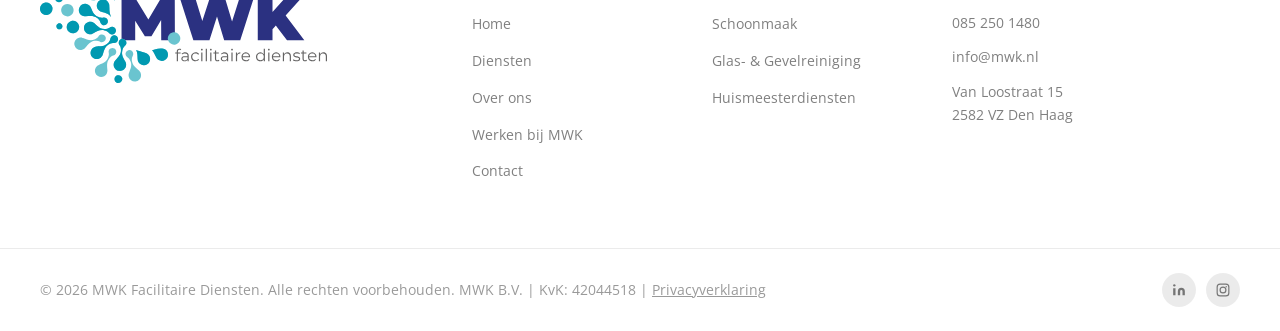
==== commit 9223f9bd: "Vervang favicon door ronde versie met transparante hoeken Co-Authored-By: Claude Opus 5.5 <noreply@a" ====
--- a/glas-gevelreiniging.html
+++ b/glas-gevelreiniging.html
@@ -12,7 +12,7 @@
   <meta property="og:url" content="https://www.mwk.nl/glas-gevelreiniging.html" />
   <meta property="og:image" content="https://www.mwk.nl/images/Glas%20en%20gevelreiniging.png" />
   <link rel="canonical" href="https://www.mwk.nl/glas-gevelreiniging.html" />
-  <link rel="icon" href="images/MWK - Avatars5.png?v=2" type="image/png" />
+  <link rel="icon" href="images/favicon.png?v=3" type="image/png" />
   <title>Glas- en Gevelreiniging | MWK Facilitaire Diensten</title>
   <link rel="stylesheet" href="css/style.css" />
   <script type="application/ld+json">
@@ -470,7 +470,7 @@
               </span>
             </a>
 
-            <a href="https://www.google.com/maps/search/?api=1&amp;query=Van+Loostraat+15%2C+2582+VZ+Den+Haag" class="contact__detail" aria-label="Bekijk ons adres op de kaart" target="_blank" rel="noopener">
+            <div class="contact__detail">
               <span class="contact__detail-icon" aria-hidden="true">
                 <svg viewBox="0 0 24 24" fill="none" stroke="currentColor" stroke-width="2">
                   <path d="M21 10c0 7-9 13-9 13s-9-6-9-13a9 9 0 0118 0z"/>
@@ -481,7 +481,7 @@
                 <strong>Adres</strong>
                 Van Loostraat 15, 2582 VZ Den Haag
               </span>
-            </a>
+            </div>
 
             <a href="https://www.linkedin.com/company/mwkfacilitairediensten" class="contact__detail" aria-label="Bezoek onze LinkedIn pagina" target="_blank" rel="noopener">
               <span class="contact__detail-icon" aria-hidden="true">
--- a/css/style.css
+++ b/css/style.css
@@ -1279,7 +1279,7 @@
   color: var(--clr-white);
   transition: background var(--transition), border-color var(--transition), transform var(--transition);
 }
-.contact__detail:hover {
+a.contact__detail:hover {
   background: rgba(255,255,255,.13);
   border-color: rgba(255,255,255,.45);
   transform: translateX(4px);
@@ -1417,7 +1417,7 @@
   align-items: flex-start;
 }
 
-.footer__logo-svg { height: 130px; width: auto; margin-bottom: 0; }
+.footer__logo-svg { height: 110px; width: auto; margin-bottom: 0; }
 
 .footer__nav-title {
   font-size: .73rem;
@@ -1583,7 +1583,7 @@
   .testimonials__grid { grid-template-columns: 1fr; }
 
   .footer__inner { grid-template-columns: 1fr 1fr; }
-  .footer__brand { grid-column: 1 / -1; }
+  .footer__brand { grid-column: 1 / -1; order: -2; }
   .footer__contact { grid-column: 1 / -1; order: -1; }
 
   .hero__actions { flex-direction: column; align-items: flex-start; }
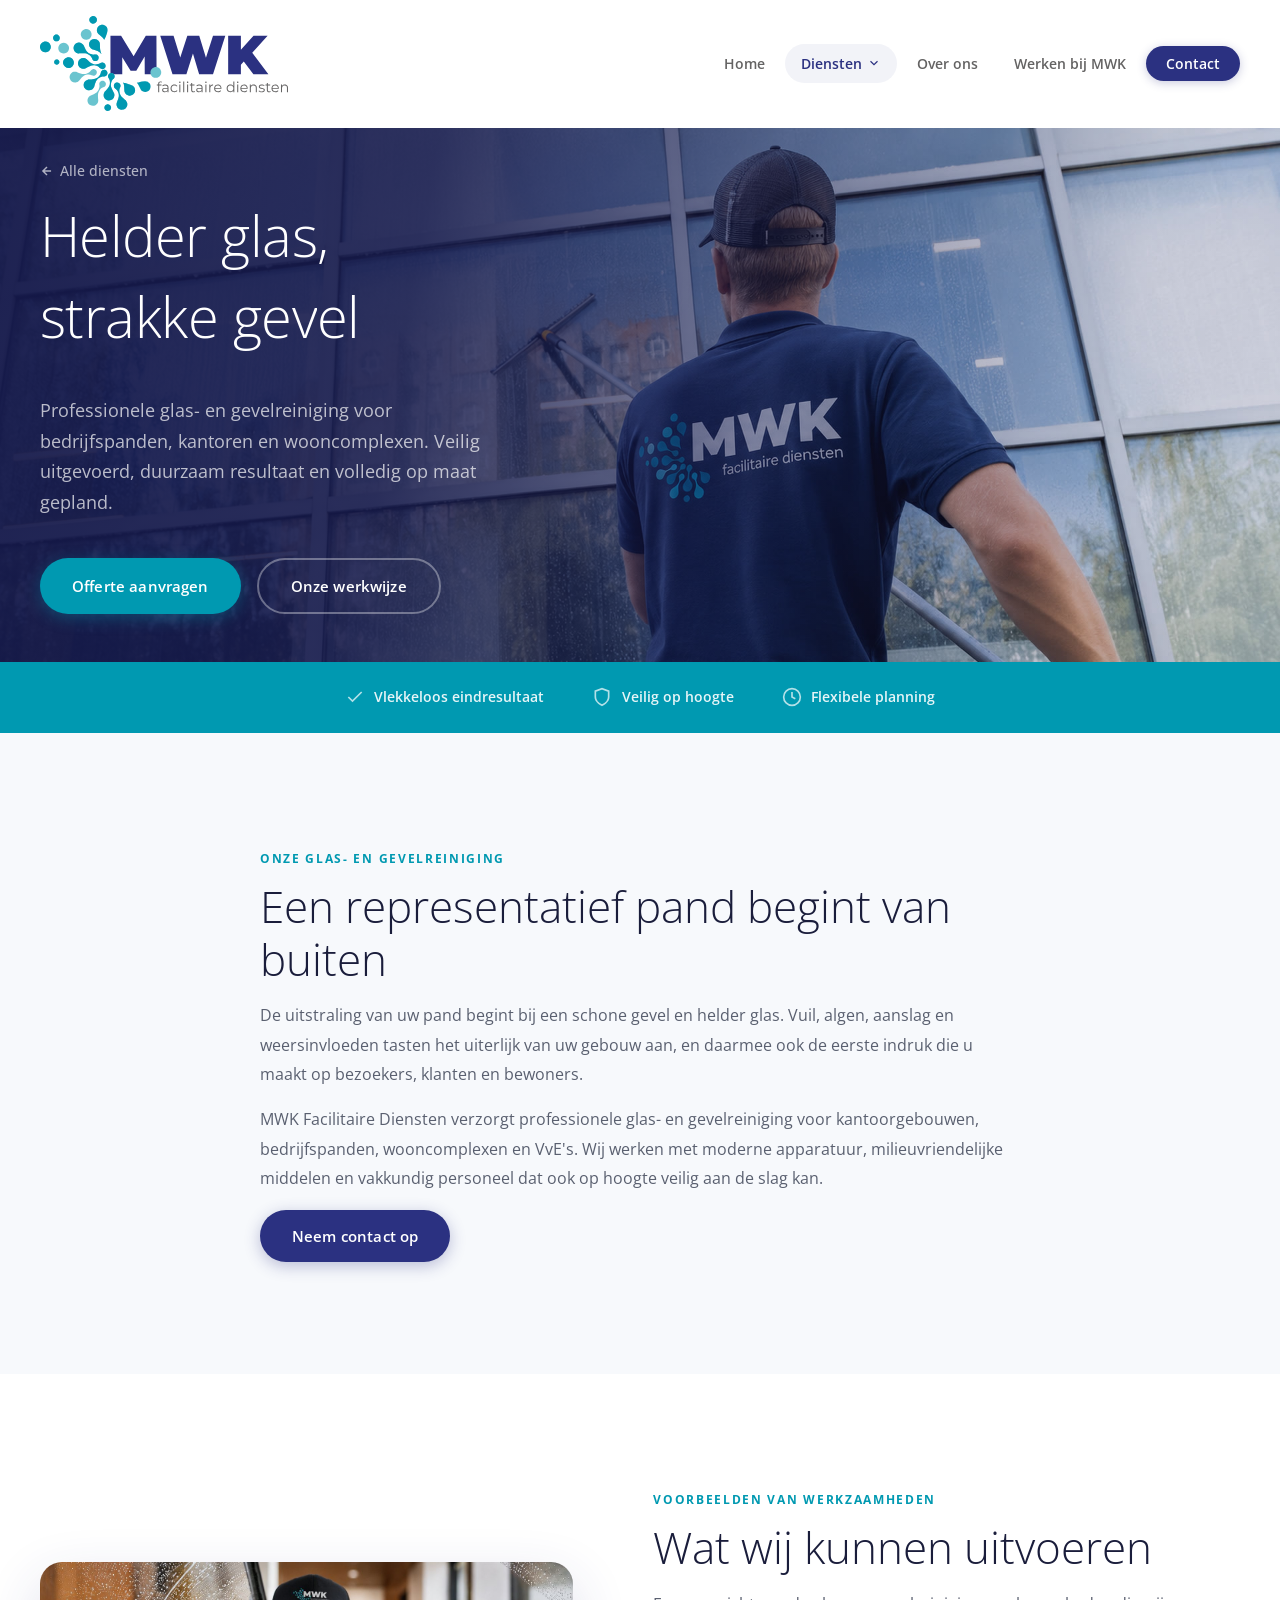
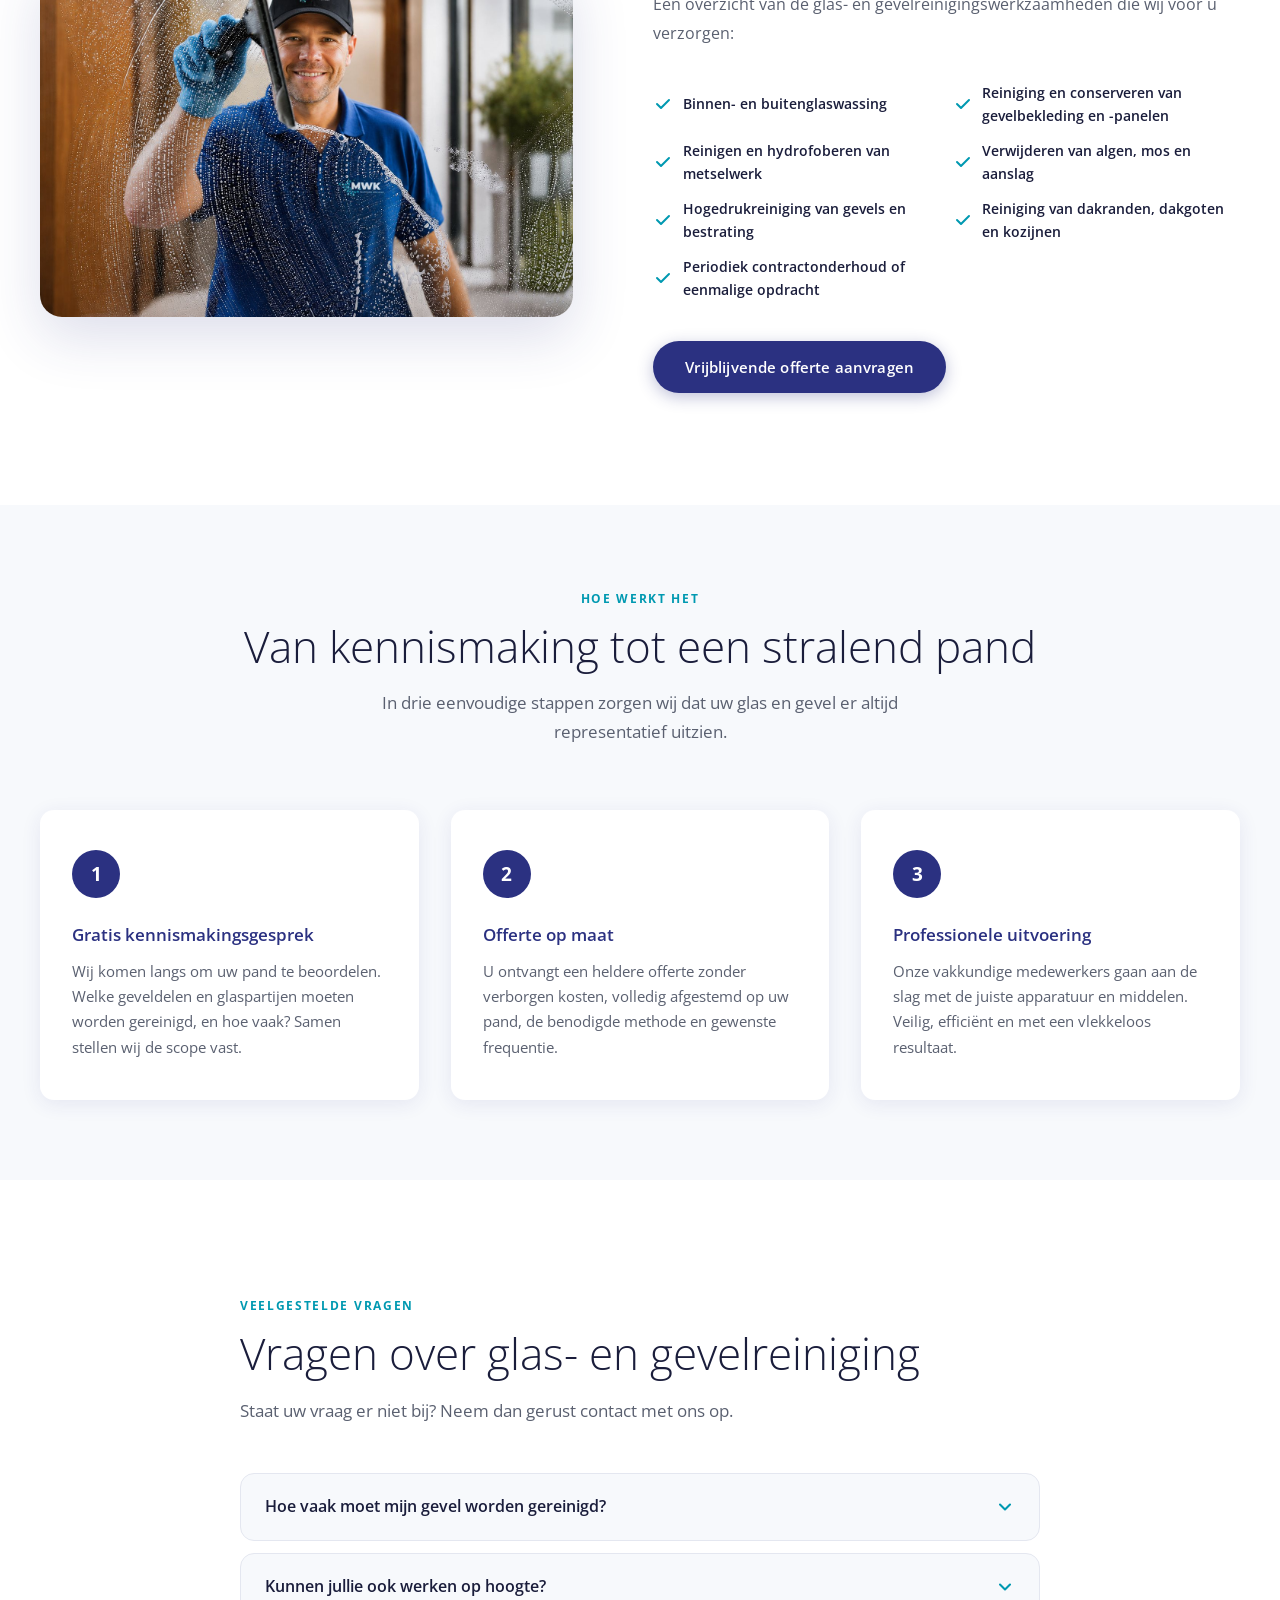
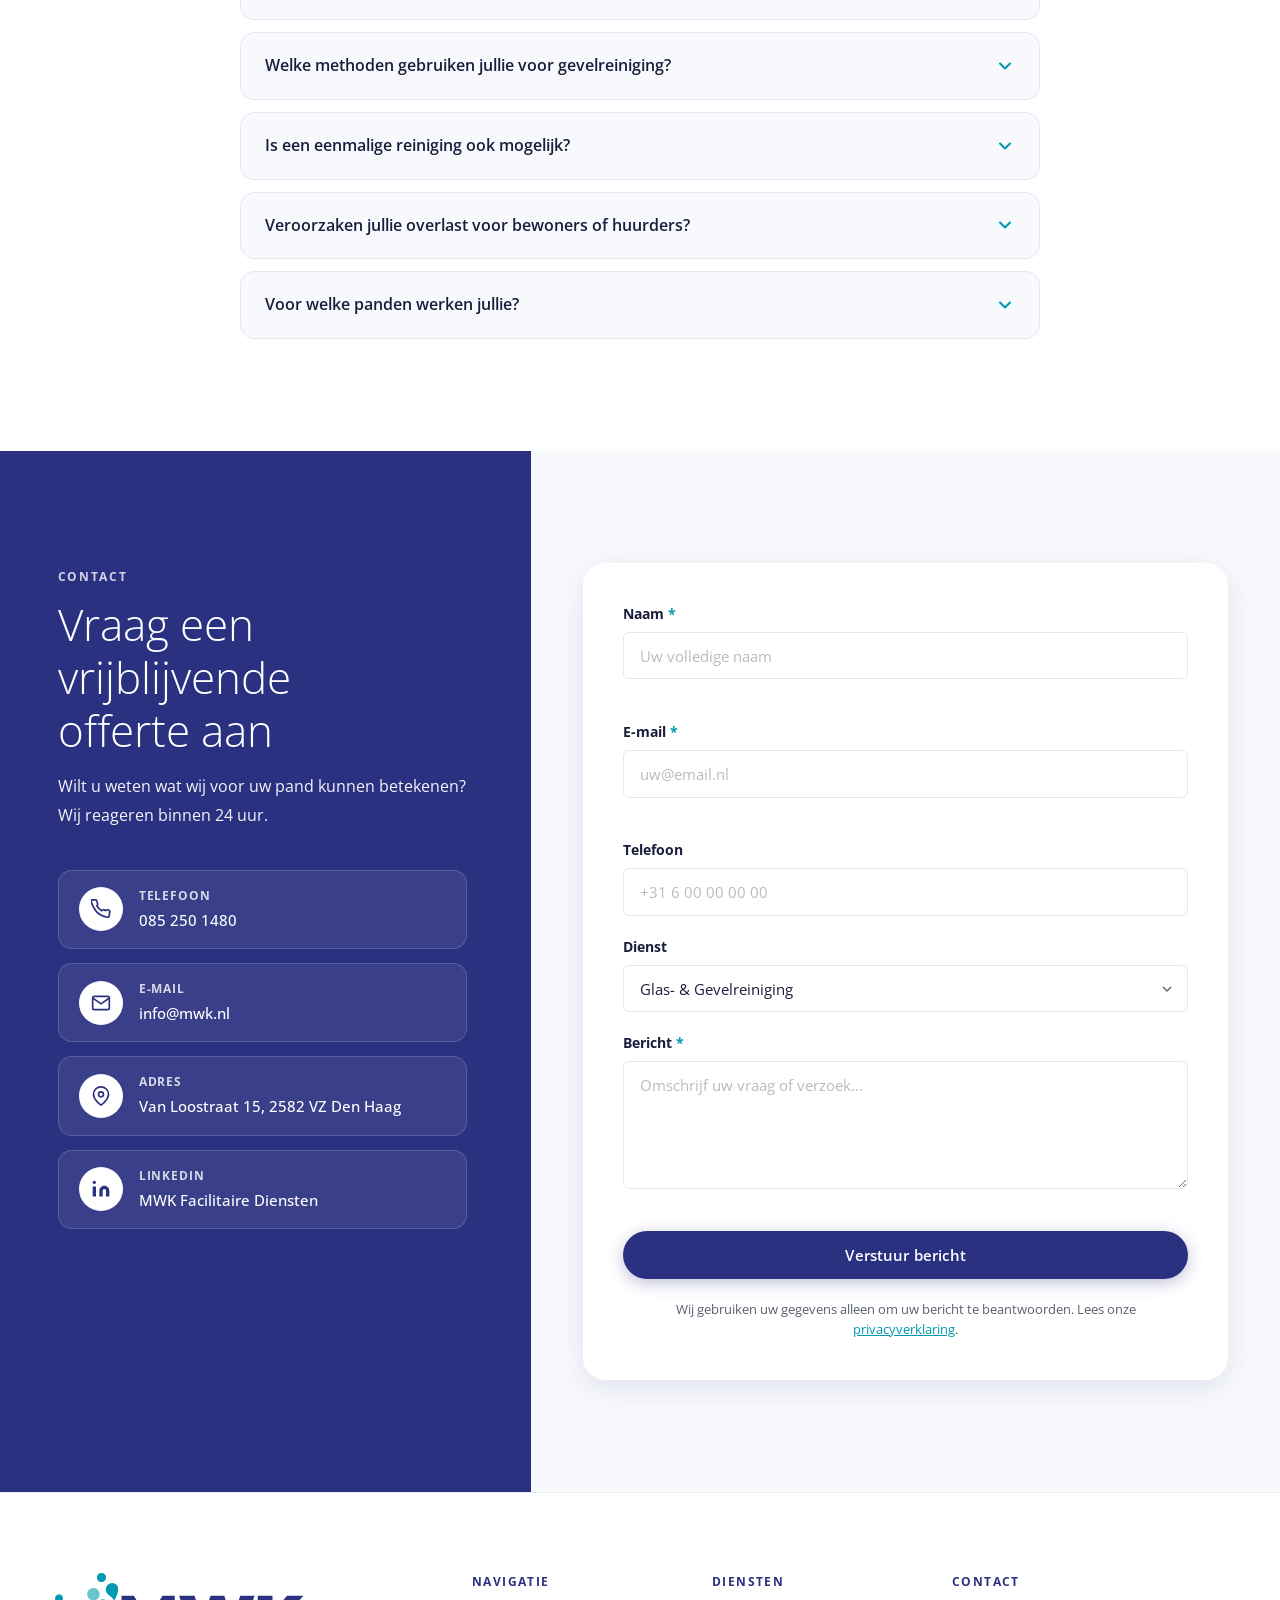
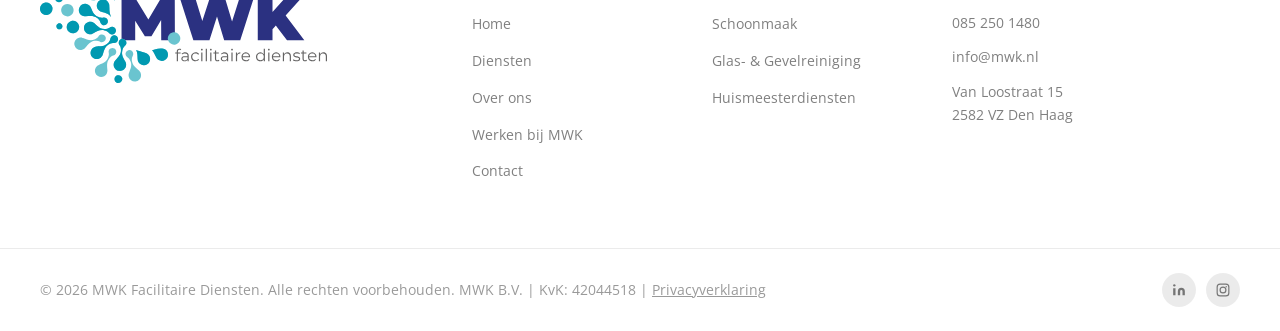
==== commit 0220f2bc: "Mobiel: matglas-header, belknop, verbeterd menu en browserkleur - Zwevende header krijgt matglas-eff" ====
--- a/glas-gevelreiniging.html
+++ b/glas-gevelreiniging.html
@@ -3,6 +3,7 @@
 <head>
   <meta charset="UTF-8" />
   <meta name="viewport" content="width=device-width, initial-scale=1.0" />
+  <meta name="theme-color" content="#2b3181" />
   <meta name="description" content="MWK Facilitaire Diensten verzorgt professionele glas- en gevelreiniging in de Randstad en Den Haag. Helder glas en een strakke gevel voor bedrijfspanden, kantoren en wooncomplexen. Snel, veilig en duurzaam." />
   <meta name="keywords" content="glasreiniging, gevelreiniging, ramenpoetsen, gevelwassen, buitenglaswassen, professionele glasreiniging, MWK facilitaire diensten, glasreiniging Den Haag, gevelreiniging Randstad, ramenpoetsen Den Haag" />
   <meta name="author" content="MWK Facilitaire Diensten" />
@@ -12,7 +13,10 @@
   <meta property="og:url" content="https://www.mwk.nl/glas-gevelreiniging.html" />
   <meta property="og:image" content="https://www.mwk.nl/images/Glas%20en%20gevelreiniging.png" />
   <link rel="canonical" href="https://www.mwk.nl/glas-gevelreiniging.html" />
-  <link rel="icon" href="images/favicon.png?v=3" type="image/png" />
+  <link rel="icon" href="/favicon.ico?v=5" sizes="48x48" />
+  <link rel="icon" href="images/favicon.png?v=5" type="image/png" sizes="480x480" />
+  <link rel="icon" href="images/favicon.svg?v=5" type="image/svg+xml" />
+  <link rel="apple-touch-icon" href="images/apple-touch-icon.png?v=5" />
   <title>Glas- en Gevelreiniging | MWK Facilitaire Diensten</title>
   <link rel="stylesheet" href="css/style.css" />
   <script type="application/ld+json">
@@ -191,7 +195,7 @@
         <ul class="nav__list">
           <li><a href="index.html" class="nav__link">Home</a></li>
           <li class="nav__item--mega">
-            <a href="index.html#diensten" class="nav__link nav__link--mega" aria-haspopup="true">
+            <a href="index.html#diensten" class="nav__link nav__link--mega nav__link--active" aria-haspopup="true">
               Diensten
               <svg class="nav__caret" viewBox="0 0 24 24" fill="none" stroke="currentColor" stroke-width="2" aria-hidden="true"><path d="M6 9l6 6 6-6"/></svg>
             </a>
@@ -233,6 +237,9 @@
         </ul>
       </nav>
 
+      <a href="tel:+31852501480" class="header__call" aria-label="Bel MWK Facilitaire Diensten: 085 250 1480">
+        <svg viewBox="0 0 24 24" fill="none" stroke="currentColor" stroke-width="2" stroke-linecap="round" stroke-linejoin="round" aria-hidden="true"><path d="M22 16.92v3a2 2 0 0 1-2.18 2 19.79 19.79 0 0 1-8.63-3.07 19.5 19.5 0 0 1-6-6 19.79 19.79 0 0 1-3.07-8.67A2 2 0 0 1 4.11 2h3a2 2 0 0 1 2 1.72c.13.96.36 1.9.7 2.81a2 2 0 0 1-.45 2.11L8.09 9.91a16 16 0 0 0 6 6l1.27-1.27a2 2 0 0 1 2.11-.45c.91.34 1.85.57 2.81.7A2 2 0 0 1 22 16.92z"/></svg>
+      </a>
       <button class="hamburger" id="hamburger" aria-label="Menu openen" aria-expanded="false" aria-controls="nav">
         <span></span><span></span><span></span>
       </button>
--- a/css/style.css
+++ b/css/style.css
@@ -244,7 +244,8 @@
   transition: color var(--transition), background var(--transition);
 }
 .nav__link:hover,
-.nav__link.active {
+.nav__link.active,
+.nav__link--active {
   color: var(--clr-primary);
   background: rgba(43,49,129,.06);
 }
@@ -358,6 +359,9 @@
   .mega-menu { display: none; }
 }
 
+/* Belknop (alleen mobiel) */
+.header__call { display: none; }
+
 /* Hamburger */
 .hamburger {
   display: none;
@@ -781,7 +785,7 @@
   .service-card--huismeester { --card-img: url('../images/optimized/Huismeester_28.jpg');   --card-pos: center top; }
 
   .service-card {
-    border-radius: 28px;
+    border-radius: var(--radius-md);
     border: 1px solid rgba(43,49,129,.06);
     transition: transform .45s cubic-bezier(.2,.8,.2,1), box-shadow .45s ease;
   }
@@ -896,7 +900,7 @@
 
 /* Tablet: iets compacter */
 @media (max-width: 1100px) {
-  .service-card { border-radius: 24px; }
+  .service-card { border-radius: var(--radius-md); }
   .service-card--huismeester .service-card__header,
   .service-card--schoonmaak .service-card__header,
   .service-card--glas .service-card__header {
@@ -911,7 +915,7 @@
 
 /* Mobiel */
 @media (max-width: 560px) {
-  .service-card { border-radius: 20px; }
+  .service-card { border-radius: var(--radius-md); }
   .service-card:hover,
   .service-card:focus-within { transform: translateY(-4px); }
   .service-card--huismeester .service-card__header,
@@ -1555,10 +1559,92 @@
 }
 
 @media (max-width: 768px) {
-  :root { --header-h: 72px; }
+  /* --header-h = hoogte bovenaan de pagina; --header-float-h = zwevende balk */
+  :root { --header-h: 92px; --header-float-h: 72px; }
   .logo-svg { height: 55px; }
 
-  .hamburger { display: flex; }
+  /* Mobiele header (wit)
+     - bovenaan de pagina: ruime balk over de volle breedte
+     - na scrollen (.scrolled): compactere zwevende balk met ronde hoeken */
+  .header {
+    border: 1px solid transparent;
+    transition: top var(--transition), left var(--transition), right var(--transition),
+                height var(--transition), border-radius var(--transition),
+                background-color var(--transition),
+                border-color var(--transition), box-shadow var(--transition);
+  }
+  /* Matglas-laag: op een pseudo-element, zodat backdrop-filter het
+     vaste (position: fixed) menu in de header niet beïnvloedt */
+  .header::before {
+    content: '';
+    position: absolute;
+    inset: 0;
+    z-index: -1;
+    border-radius: inherit;
+    background: rgba(255,255,255,.72);
+    -webkit-backdrop-filter: blur(16px) saturate(170%);
+    backdrop-filter: blur(16px) saturate(170%);
+    opacity: 0;
+    transition: opacity var(--transition);
+    pointer-events: none;
+  }
+  @supports ((backdrop-filter: blur(1px)) or (-webkit-backdrop-filter: blur(1px))) {
+    .header.scrolled { background-color: transparent; }
+    .header.scrolled::before { opacity: 1; }
+  }
+
+  /* Belknop naast het menu */
+  .header__call {
+    display: flex;
+    align-items: center;
+    justify-content: center;
+    width: 44px; height: 44px;
+    margin-left: auto;
+    margin-right: -.75rem;
+    border-radius: 50%;
+    background: var(--clr-primary);
+    color: var(--clr-white);
+    box-shadow: 0 2px 10px rgba(43,49,129,.25);
+    transition: background var(--transition), transform var(--transition);
+  }
+  .header__call svg { width: 20px; height: 20px; }
+  .header__call:active { transform: scale(.94); background: var(--clr-primary-l); }
+
+  /* Menu open: pagina erachter verduisteren en niet laten scrollen */
+  html.nav-open,
+  html.nav-open body { overflow: hidden; }
+  body::after {
+    content: '';
+    position: fixed;
+    inset: 0;
+    z-index: 99;
+    background: rgba(26,29,59,.35);
+    opacity: 0;
+    pointer-events: none;
+    transition: opacity var(--transition);
+  }
+  html.nav-open body::after { opacity: 1; pointer-events: auto; }
+  /* Meer ruimte tussen logo/menuknop en de zijkanten */
+  .header__inner { width: calc(100% - 3.5rem); }
+
+  .header.scrolled {
+    top: 10px;
+    left: 12px;
+    right: 12px;
+    height: var(--header-float-h);
+    border-color: var(--clr-gray-md);
+    border-radius: var(--radius-lg);
+    box-shadow: 0 8px 28px rgba(43,49,129,.18);
+  }
+  .header.scrolled .header__inner { width: calc(100% - 2.5rem); }
+
+  .hamburger {
+    display: flex;
+    align-items: center;
+    justify-content: center;
+    width: 44px; height: 44px;
+    padding: 0;
+  }
 
   .nav {
     position: fixed;
@@ -1567,6 +1653,8 @@
     background: var(--clr-white);
     border-bottom: 1px solid var(--clr-gray-md);
     box-shadow: var(--shadow-md);
+    max-height: calc(100svh - var(--header-h));
+    overflow-y: auto;
     padding: 1rem 1.25rem 1.5rem;
     transform: translateY(-10px);
     opacity: 0;
@@ -1574,6 +1662,16 @@
     transition: opacity var(--transition), transform var(--transition);
   }
   .nav.open { transform: none; opacity: 1; pointer-events: auto; }
+
+  /* Menu als los kaartje onder de zwevende balk */
+  .header.scrolled .nav {
+    top: calc(var(--header-float-h) + 18px);
+    left: 12px; right: 12px;
+    border-bottom: 0;
+    border-radius: var(--radius-lg);
+    box-shadow: 0 14px 32px rgba(43,49,129,.18);
+    max-height: calc(100svh - var(--header-float-h) - 40px);
+  }
 
   .nav__list { flex-direction: column; align-items: stretch; gap: .25rem; }
   .nav__link { display: block; border-radius: var(--radius-sm); padding: .75rem 1rem; }
@@ -1792,7 +1890,7 @@
 .specialisme__visual { position: relative; }
 .specialisme__tag {
   position: absolute;
-  top: 1.5rem; right: -1.25rem;
+  top: 1.5rem; left: -1.25rem;
   z-index: 1;
   display: inline-flex;
   align-items: center;
@@ -1963,7 +2061,7 @@
   .specialisme__top { grid-template-columns: 1fr; gap: 3.5rem; margin-bottom: 3rem; }
   .specialisme__visual { max-width: 480px; width: calc(100% - 1.25rem); margin-inline: auto; }
   .specialisme__badge { left: -.75rem; bottom: 1.25rem; }
-  .specialisme__tag { right: -.75rem; }
+  .specialisme__tag { left: -.75rem; }
 }
 @media (max-width: 768px) {
   .specialisme { padding: 4rem 0; }
@@ -1981,6 +2079,6 @@
   .specialisme__pillar:hover .specialisme__pillar-icon { transform: none; }
 }
 @media (max-width: 480px) {
-  .specialisme .section-title { font-size: 1.45rem; }
-  .specialisme .section-title strong { -webkit-hyphens: auto; hyphens: auto; }
-}
+  .specialisme .section-title { font-size: clamp(1.1rem, 6vw, 1.45rem); }
+  .specialisme .section-title strong { -webkit-hyphens: manual; hyphens: manual; }
+}
